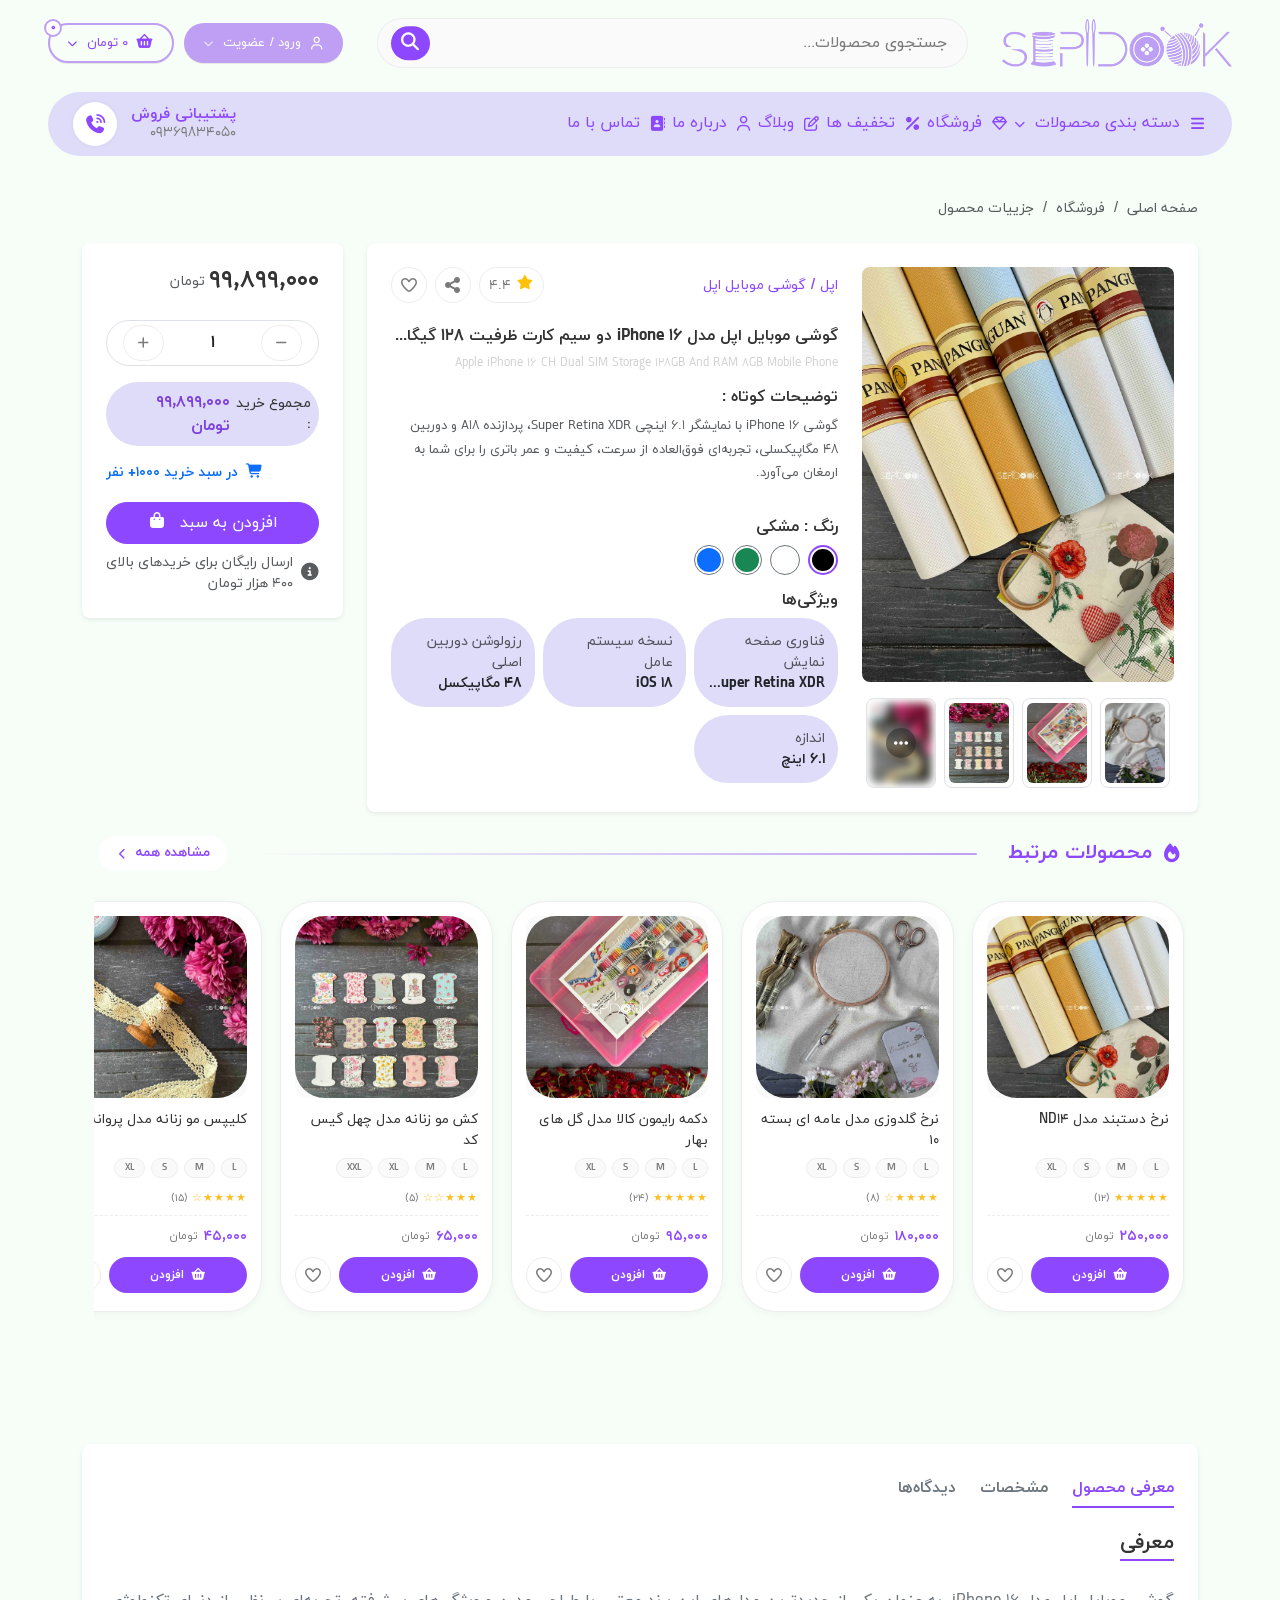
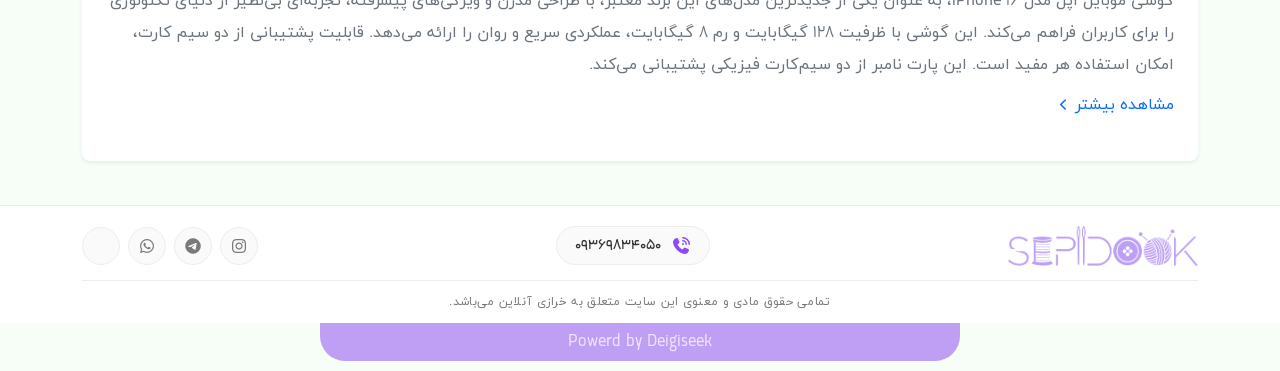
==== product-details.html @ e37fea8b "first commit" ====
<!DOCTYPE html>
<html lang="fa" dir="rtl">

<head>
    <meta charset="UTF-8"/>
    <meta name="viewport" content="width=device-width, initial-scale=1.0"/>
    <title>فروشگاه سپیدوک - خرازی آنلاین سپیدوک</title>

    <!-- Bootstrap RTL -->
    <link href="css/bootstrap.rtl.min.css" rel="stylesheet">

    <!-- Font Awesome -->
    <link href="css/all.css" rel="stylesheet">

    <!-- Swiper CSS (For Two-Row Carousel) -->
    <link rel="stylesheet" href="css/swiper-bundle.min.css"/>

    <!-- Css Custom -->
    <link rel="stylesheet" href="css/styles.css">

    <!-- Favicon -->
    <link rel="icon" href="image/svg/Wool-1-100x100.webp" sizes="32x32">

</head>

<body>
<!-- Header -->
<header class="site-header">
    <div class="container-fluid px-4 px-xl-5">
        <!-- Top header -->
        <div class="header-top">
            <div class="header-inner">
                <!-- Logo -->
                <a href="#" class="logo-box">
                    <!-- جایگزین موقت تا زمانی که تصویر بارگذاری شود -->
                    <img src="image/Sepidook-Blank-4.png.webp" alt="لوگو" width="230px"
                         onerror="this.style.display='none'; this.nextElementSibling.style.display='block';">
                </a>

                <!-- Search -->
                <div class="search-wrap" id="searchWrap">
                    <div class="search-input-wrapper">
                        <input type="text" id="searchInput" placeholder="جستجوی محصولات..." autocomplete="off"/>
                        <div class="search-icon"><i class="fa-solid fa-magnifying-glass"></i></div>
                    </div>

                    <!-- ===== Search Autocomplete Dropdown ===== -->
                    <div class="search-dropdown" id="searchDropdown">

                        <!-- بخش ۱: جستجوهای اخیر -->
                        <div id="recentSearchSection">
                            <div class="search-dropdown-header">
                                <span>جستجوهای اخیر</span>
                                <button type="button" class="clear-recent-btn" id="clearRecentBtn">پاک کردن</button>
                            </div>
                            <div class="search-tags-container" id="recentTagsContainer">
                                <!-- تگ‌ها توسط JS تولید می‌شوند -->
                            </div>
                        </div>

                        <!-- بخش ۲: جستجوهای پرطرفدار -->
                        <div class="trending-search-section">
                            <div class="search-dropdown-header">
                                <span>جستجوهای پرطرفدار</span>
                            </div>
                            <div class="search-tags-container" id="trendingTagsContainer">
                                <button type="button" class="search-tag" data-query="لیپ گلاس">لیپ گلاس</button>
                                <button type="button" class="search-tag" data-query="ماشین لباسشویی">ماشین لباسشویی
                                </button>
                                <button type="button" class="search-tag" data-query="شامپو">شامپو</button>
                                <button type="button" class="search-tag" data-query="سفید کننده">سفید کننده</button>
                                <button type="button" class="search-tag" data-query="ریل">ریل</button>
                                <button type="button" class="search-tag" data-query="لوازم آرایشی">لوازم آرایشی</button>
                            </div>
                        </div>

                        <!-- بخش تصویر تبلیغاتی پایین (اختیاری - طبق تصویر شما) -->
                        <div class="search-banner">
                            <div class="search-banner-content">
                                <h4>جشنواره تخفیف!</h4>
                                <p>تا ۴۰٪ تخفیف روی محصولات</p>
                                <a href="#" class="search-banner-btn">مشاهده</a>
                            </div>
                            <div class="search-banner-image">
                                <i class="fa-solid fa-football"></i>
                            </div>
                        </div>
                    </div>
                </div>

                <!-- Actions -->
                <div class="right-actions">
                    <!-- ===== Login / User Dropdown ===== -->
                    <div class="user-dropdown-wrapper" id="userDropdownWrapper">
                        <!-- حالت اول: کاربر لاگین نکرده -->
                        <button class="login-btn user-trigger" type="button" id="userTrigger"
                                data-logged-in="false">
                            <i class="fa-regular fa-user"></i>
                            <span class="user-text">ورود / عضویت</span>
                            <i class="fa-solid fa-chevron-down user-arrow"></i>
                        </button>

                        <!-- حالت دوم: کاربر لاگین کرده (پنهان در ابتدا) -->
                        <button class="login-btn user-trigger logged-in" type="button" id="userTriggerLogged"
                                data-logged-in="true" style="display: none;">
                            <i class="fa-regular fa-user"></i>
                            <span class="user-text">ابوالفضل</span>
                            <i class="fa-solid fa-chevron-down user-arrow"></i>
                        </button>

                        <!-- ===== Dropdown Menu ===== -->
                        <div class="user-dropdown" id="userDropdown">
                            <div class="user-dropdown-header">
                                <div class="user-avatar">
                                    <i class="fa-regular fa-user"></i>
                                </div>
                                <div class="user-info">
                                    <span class="user-name">ابوالفضل عزیز</span>
                                    <span class="user-email">user@example.com</span>
                                </div>
                            </div>
                            <ul class="user-dropdown-list">
                                <li>
                                    <a href="./register.html" class="dropdown-link">
                                        <i class="fas fa-user-lock"></i>
                                        <span>ورود/ثبت نام</span>
                                    </a>
                                </li>
                                <li>
                                    <a href="./dashboard.html" class="dropdown-link">
                                        <i class="fa-regular fa-user"></i>
                                        <span>پروفایل</span>
                                    </a>
                                </li>
                                <li>
                                    <a href="./dashboard-orders.html" class="dropdown-link">
                                        <i class="fas fa-receipt"></i>
                                        <span>سفارش‌های من</span>
                                    </a>
                                </li>
                                <li>
                                    <a href="#" class="dropdown-link">
                                        <i class="fa-regular fa-heart"></i>
                                        <span>علاقه‌مندی‌ها</span>
                                    </a>
                                </li>
                                <li>
                                    <a href="#" class="dropdown-link">
                                        <i class="fas fa-gear"></i>
                                        <span>تنظیمات حساب</span>
                                    </a>
                                </li>
                                <li class="dropdown-divider"></li>
                                <li>
                                    <a href="#" class="dropdown-link logout-link">
                                        <i class="fa-solid fa-right-from-bracket"></i>
                                        <span>خروج</span>
                                    </a>
                                </li>
                            </ul>
                        </div>
                    </div>

                    <!-- ===== Cart ===== -->
                    <div class="cart-wrap">
                        <button class="cart-btn" type="button" id="cartTrigger">
                            <span class="cart-icon"><i class="fa-solid fa-basket-shopping"></i></span>
                            <span class="cart-total-price">۰ تومان</span>
                            <span class="cart-badge" id="cartBadge">0</span>
                            <i class="fa-solid fa-chevron-down cart-arrow"></i>
                        </button>

                        <!-- ===== Cart Dropdown ===== -->
                        <div class="cart-dropdown" id="cartDropdown">
                            <!-- Header -->
                            <div class="cart-dropdown-header">
                                <h4 class="cart-dropdown-title">
                                    <i class="fa-solid fa-basket-shopping"></i>
                                    سبد خرید
                                </h4>
                                <span class="cart-item-count" id="cartItemCount">۰ آیتم</span>
                            </div>

                            <!-- Cart Items List -->
                            <div class="cart-items-list" id="cartItemsList">
                                <!-- آیتم‌ها به صورت داینامیک اضافه می‌شوند -->
                            </div>

                            <!-- Empty State -->
                            <div class="cart-empty" id="cartEmpty">
                                <div class="cart-empty-icon">
                                    <i class="fas fa-basket-shopping"></i>
                                </div>
                                <p class="cart-empty-text">سبد خرید شما خالی است</p>
                                <a href="#" class="cart-empty-link">مشاهده محصولات</a>
                            </div>

                            <!-- Footer -->
                            <div class="cart-dropdown-footer" id="cartFooter">
                                <div class="cart-subtotal">
                                    <span class="subtotal-label">جمع کل</span>
                                    <span class="subtotal-price" id="cartSubtotal">۰ تومان</span>
                                </div>
                                <div class="cart-actions">
                                    <a href="#" class="cart-view-btn">مشاهده سبد خرید</a>
                                    <a href="#" class="cart-checkout-btn">تکمیل خرید</a>
                                </div>
                            </div>
                        </div>
                    </div>
                </div>
            </div>
        </div>

        <!-- Bottom nav -->
        <div class="header-bottom">
            <div class="nav-shell">
                <nav class="nav-menu" aria-label="Main navigation">
                    <!-- ===== Mega Menu Trigger ===== -->
                    <div class="nav-item-mega">
                        <a href="#" class="nav-item-custom mega-trigger" id="megaTrigger">
                            <i class="fa-solid fa-bars"></i>
                            <span>دسته بندی محصولات</span>
                            <i class="fa-solid fa-chevron-down mega-arrow"></i>
                        </a>

                        <!-- ===== Mega Menu Dropdown ===== -->
                        <div class="mega-menu" id="megaMenu">
                            <div class="mega-container">
                                <!-- Close button (mobile) -->
                                <button class="mega-close" id="megaClose">
                                    <i class="fa-solid fa-xmark"></i>
                                </button>

                                <!-- ===== Flex Container: Swiper + Special Fixed ===== -->
                                <div class="mega-flex-row">
                                    <!-- Swiper Container -->
                                    <div class="mega-swiper-wrapper">
                                        <div class="swiper mega-swiper">
                                            <div class="swiper-wrapper">
                                                <!-- ===== Column 1: لباس و پوشاک ===== -->
                                                <div class="swiper-slide">
                                                    <div class="mega-col">
                                                        <h4 class="mega-col-title">
                                                            <i class="fa-solid fa-shirt"></i>
                                                            لباس و پوشاک
                                                        </h4>
                                                        <ul class="mega-col-list">
                                                            <li><a href="#">لباس زنانه</a></li>
                                                            <li><a href="#">لباس مردانه</a></li>
                                                            <li><a href="#">لباس کودک</a></li>
                                                            <li><a href="#">لباس مجلسی</a></li>
                                                            <li><a href="#">لباس ورزشی</a></li>
                                                            <li><a href="#">لباس کار</a></li>
                                                        </ul>
                                                    </div>
                                                </div>

                                                <!-- ===== Column 2: لوازم خیاطی ===== -->
                                                <div class="swiper-slide">
                                                    <div class="mega-col">
                                                        <h4 class="mega-col-title">
                                                            <i class="fa-solid fa-scissors"></i>
                                                            لوازم خیاطی
                                                        </h4>
                                                        <ul class="mega-col-list">
                                                            <li><a href="#">نخ و سوزن</a></li>
                                                            <li><a href="#">قیچی و برش</a></li>
                                                            <li><a href="#">متر و اندازه‌گیری</a></li>
                                                            <li><a href="#">چرخ خیاطی</a></li>
                                                            <li><a href="#">لوازم گلدوزی</a></li>
                                                            <li><a href="#">پایه و میز خیاطی</a></li>
                                                        </ul>
                                                    </div>
                                                </div>

                                                <!-- ===== Column 3: زیورآلات و تزئینات ===== -->
                                                <div class="swiper-slide">
                                                    <div class="mega-col">
                                                        <h4 class="mega-col-title">
                                                            <i class="fa-regular fa-gem"></i>
                                                            زیورآلات و تزئینات
                                                        </h4>
                                                        <ul class="mega-col-list">
                                                            <li><a href="#">دستبند و گردنبند</a></li>
                                                            <li><a href="#">گوشواره و انگشتر</a></li>
                                                            <li><a href="#">سنگ‌دوزی و نگین</a></li>
                                                            <li><a href="#">کش و کلیپس مو</a></li>
                                                            <li><a href="#">دکمه و پولک</a></li>
                                                            <li><a href="#">مروارید و آب‌جواهر</a></li>
                                                        </ul>
                                                    </div>
                                                </div>

                                                <!-- ===== Column 4: پارچه و متریال ===== -->
                                                <div class="swiper-slide">
                                                    <div class="mega-col">
                                                        <h4 class="mega-col-title">
                                                            <i class="fas fa-scroll"></i>
                                                            پارچه و متریال
                                                        </h4>
                                                        <ul class="mega-col-list">
                                                            <li><a href="#">پارچه زنانه</a></li>
                                                            <li><a href="#">پارچه مردانه</a></li>
                                                            <li><a href="#">پارچه ضخیم و نخی</a></li>
                                                            <li><a href="#">پارچه حریر و نازک</a></li>
                                                            <li><a href="#">چرم و جیر</a></li>
                                                            <li><a href="#">پارچه طرح‌دار</a></li>
                                                        </ul>
                                                    </div>
                                                </div>

                                                <!-- ===== Column 5: ابزار و یراق ===== -->
                                                <div class="swiper-slide">
                                                    <div class="mega-col">
                                                        <h4 class="mega-col-title">
                                                            <i class="fa-solid fa-toolbox"></i>
                                                            ابزار و یراق
                                                        </h4>
                                                        <ul class="mega-col-list">
                                                            <li><a href="#">ابزار اندازه‌گیری</a></li>
                                                            <li><a href="#">یراق‌آلات</a></li>
                                                            <li><a href="#">زیپ و دکمه</a></li>
                                                            <li><a href="#">نخ و کاموا</a></li>
                                                            <li><a href="#">ابزار گلدوزی</a></li>
                                                            <li><a href="#">کیف و جعبه ابزار</a></li>
                                                        </ul>
                                                    </div>
                                                </div>

                                                <!-- ===== Column 6: لوازم جانبی ===== -->
                                                <div class="swiper-slide">
                                                    <div class="mega-col">
                                                        <h4 class="mega-col-title">
                                                            <i class="fa-solid fa-bag-shopping"></i>
                                                            لوازم جانبی
                                                        </h4>
                                                        <ul class="mega-col-list">
                                                            <li><a href="#">کیف و کوله</a></li>
                                                            <li><a href="#">کمربند</a></li>
                                                            <li><a href="#">کلاه و شال</a></li>
                                                            <li><a href="#">دستکش</a></li>
                                                            <li><a href="#">جوراب</a></li>
                                                            <li><a href="#">لوازم آرایشی</a></li>
                                                        </ul>
                                                    </div>
                                                </div>
                                            </div>
                                            <!-- Swiper Scrollbar -->
                                            <div class="mega-scrollbar"></div>
                                        </div>
                                    </div>

                                    <!-- ===== Special Offers - Fixed (در ردیف کروسل ولی خارج از آن) ===== -->
                                    <div class="mega-special-fixed">
                                        <div class="mega-special-box">
                                            <div class="mega-special-icon">
                                                <i class="fa-solid fa-bolt"></i>
                                            </div>
                                            <h4 class="mega-special-title">تخفیف‌های ویژه</h4>
                                            <p class="mega-special-desc">تا ۵۰٪ تخفیف برای محصولات منتخب</p>
                                            <a href="#" class="mega-special-link">
                                                مشاهده همه
                                                <i class="fa-solid fa-chevron-left"></i>
                                            </a>
                                        </div>
                                    </div>
                                </div>
                            </div>
                        </div>
                    </div>

                    <!-- Other nav items -->
                    <a href="#" class="nav-item-custom">
                        <i class="fa-regular fa-gem"></i>
                        <span>فروشگاه</span>
                    </a>
                    <a href="#" class="nav-item-custom">
                        <i class="fa-solid fa-percent"></i>
                        <span>تخفیف ها</span>
                    </a>
                    <a href="#" class="nav-item-custom">
                        <i class="fa-regular fa-pen-to-square"></i>
                        <span>وبلاگ</span>
                    </a>
                    <a href="#" class="nav-item-custom">
                        <i class="fa-regular fa-user"></i>
                        <span>درباره ما</span>
                    </a>
                    <a href="#" class="nav-item-custom">
                        <i class="fa-solid fa-address-book"></i>
                        <span>تماس با ما</span>
                    </a>
                </nav>

                <!-- Support -->
                <div class="support-box">
                    <div class="support-icon">
                        <i class="fa-solid fa-phone-volume"></i>
                    </div>
                    <div class="support-text">
                        <span class="label">پشتیبانی فروش</span>
                        <span class="phone">09369834050</span>
                    </div>
                </div>
            </div>
        </div>
    </div>
</header>


<!-- Main Content -->
<main>
    <!-- =========================================
    PRODUCT DETAILS PAGE - صفحه جزییات محصول
    ========================================= -->
    <div class="product-details-page">
        <div class="container py-4">

            <!-- Breadcrumb -->
            <nav aria-label="breadcrumb" class="mb-4">
                <ol class="breadcrumb mb-0">
                    <li class="breadcrumb-item"><a href="main.html" class="text-decoration-none text-muted">صفحه
                        اصلی</a></li>
                    <li class="breadcrumb-item"><a href="shop.html" class="text-decoration-none text-muted">فروشگاه</a>
                    </li>
                    <li class="breadcrumb-item active" aria-current="page">جزییات محصول</li>
                </ol>
            </nav>

            <!-- PRODUCT DETAILS SECTION -->
            <section class="row g-4">

                <!-- IMAGE & INFO BOX Container -->
                <div class="col-lg-9">
                    <div class="bg-white p-4 rounded-3 shadow-sm">
                        <div class="row g-4">

                            <!-- IMAGE SLIDER (Desktop) -->
                            <div class="col-md-5 d-none d-md-flex flex-column align-items-center gap-3">
                                <div class="w-100 text-center open-sliderModal cursor-pointer">
                                    <img src="image/products/p-1.webp" alt="محصول"
                                         class="img-fluid rounded-3 object-fit-cover">
                                </div>
                                <div class="row g-2 w-100 justify-content-center">
                                    <div class="col-3">
                                        <div class="p-1 border rounded-3 open-sliderModal cursor-pointer">
                                            <img src="image/products/p-2.webp" class="w-100 rounded-2 object-fit-cover">
                                        </div>
                                    </div>
                                    <div class="col-3">
                                        <div class="p-1 border rounded-3 open-sliderModal cursor-pointer">
                                            <img src="image/products/p-3.webp" class="w-100 rounded-2 object-fit-cover">
                                        </div>
                                    </div>
                                    <div class="col-3">
                                        <div class="p-1 border rounded-3 open-sliderModal cursor-pointer">
                                            <img src="image/products/p-4.webp" class="w-100 rounded-2 object-fit-cover">
                                        </div>
                                    </div>
                                    <div class="col-3">
                                        <div class="p-1 border rounded-3 open-sliderModal cursor-pointer position-relative overflow-hidden">
                                            <div class="position-absolute top-50 start-50 translate-middle text-white bg-dark bg-opacity-50 rounded-circle d-flex align-items-center justify-content-center"
                                                 style="width: 30px; height: 30px; z-index: 2;">
                                                <i class="fa-solid fa-ellipsis"></i>
                                            </div>
                                            <img src="image/products/p-5.webp"
                                                 class="w-100 rounded-2 object-fit-cover blur-sm">
                                        </div>
                                    </div>
                                </div>
                            </div>

                            <!-- INFOS -->
                            <div class="col-md-7 d-flex flex-column justify-content-start gap-3">
                                <div>
                                    <!-- Header: Brand & Actions -->
                                    <div class="d-flex justify-content-between align-items-center">
                                        <a href="shop.html" class="text-decoration-none fw-medium small"
                                           style="color: var(--color-primary)">اپل / گوشی موبایل اپل</a>
                                        <div class="d-none d-md-flex gap-2">
                                            <span class="single-product-rating">
                                                <i class="fa-solid fa-star text-warning mb-1"></i>
                                                4.4
                                            </span>
                                            <button class="btn-share position-relative" data-bs-toggle="tooltip"
                                                    title="اشتراک‌گذاری">
                                                <i class="fa-solid fa-share-nodes"></i>
                                            </button>
                                            <button class="btn-wishlist position-relative" data-bs-toggle="tooltip"
                                                    title="علاقه‌مندی">
                                                <i class="fa-regular fa-heart wishlist-toggle"></i>
                                            </button>
                                        </div>
                                    </div>

                                    <!-- MOBILE SLIDER -->
                                    <div class="d-md-none">
                                        <div class="swiper MobileProductSlider">
                                            <div class="swiper-wrapper">
                                                <div class="swiper-slide"><img
                                                        src="https://via.placeholder.com/400x400/eee/333?text=Product+Image"
                                                        class="w-100 rounded-3"></div>
                                                <div class="swiper-slide"><img
                                                        src="https://via.placeholder.com/400x400/ccc/333?text=2"
                                                        class="w-100 rounded-3"></div>
                                                <div class="swiper-slide"><img
                                                        src="https://via.placeholder.com/400x400/bbb/333?text=3"
                                                        class="w-100 rounded-3"></div>
                                                <div class="swiper-slide"><img
                                                        src="https://via.placeholder.com/400x400/aaa/333?text=4"
                                                        class="w-100 rounded-3"></div>
                                            </div>
                                            <div class="swiper-pagination MobileProductSlider-pagination mt-2"></div>
                                        </div>
                                    </div>

                                    <!-- Titles & Review -->
                                    <div class="d-flex flex-column gap-2">
                                        <h1 class="text-truncate h6 fw-bold mb-0 mt-4">گوشی موبایل اپل مدل iPhone 16 دو سیم
                                            کارت
                                            ظرفیت 128 گیگابایت و رم 8</h1>
                                        <p class="mb-0" style="font-size: 12px; color: #d3d3d3;">Apple iPhone 16 CH Dual
                                            SIM
                                            Storage 128GB And RAM 8GB Mobile Phone</p>
                                    </div>
                                </div>

                                <!-- tittle Description Box -->
                                <div class="d-flex flex-column gap-2">
                                    <h6 class="fw-bold mb-0 color-title">توضیحات کوتاه :</h6>
                                    <p class="text-muted small mb-0" style="line-height: 1.8; font-size: 13px;">
                                        گوشی iPhone 16 با نمایشگر 6.1 اینچی Super Retina XDR، پردازنده A18 و دوربین
                                        48 مگاپیکسلی،
                                        تجربه‌ای فوق‌العاده از سرعت، کیفیت و عمر باتری را برای شما به ارمغان
                                        می‌آورد.
                                    </p>
                                </div>


                                <div>
                                    <!-- Color Selection -->
                                    <div class="d-flex flex-column gap-2">
                                        <h6 class="fw-bold mb-0 mt-3 color-title">رنگ : <span
                                                id="selectedColorText">مشکی</span>
                                        </h6>
                                        <div class="d-flex gap-2">
                                            <button class="btn rounded-circle border border-2 border-primary color-select-btn"
                                                    data-color="مشکی">
                                                <span class="d-block w-100 h-100 rounded-circle bg-black"></span>
                                            </button>
                                            <button class="btn rounded-circle border border-1 border-secondary color-select-btn"
                                                    data-color="سفید">
                                                <span class="d-block w-100 h-100 rounded-circle bg-white border border-light"></span>
                                            </button>
                                            <button class="btn rounded-circle border border-1 border-secondary color-select-btn"
                                                    data-color="سبز">
                                                <span class="d-block w-100 h-100 rounded-circle bg-success"></span>
                                            </button>
                                            <button class="btn rounded-circle border border-1 border-secondary color-select-btn"
                                                    data-color="آبی">
                                                <span class="d-block w-100 h-100 rounded-circle bg-primary"></span>
                                            </button>
                                        </div>
                                    </div>

                                    <!-- Features Box -->
                                    <div class="d-flex flex-column gap-2 mt-3">
                                        <h6 class="fw-bold mb-0">ویژگی‌ها</h6>
                                        <div class="row g-2">
                                            <div class="col-12 col-md-6 col-xl-4">
                                                <div class="h-100 d-flex flex-column justify-content-center product-attr">
                                                    <span class="small text-muted">فناوری صفحه نمایش</span>
                                                    <span class="small fw-bold text-dark text-truncate">LTPO Super Retina XDR</span>
                                                </div>
                                            </div>
                                            <div class="col-12 col-md-6 col-xl-4">
                                                <div class="h-100 d-flex flex-column justify-content-center product-attr">
                                                    <span class="small text-muted">نسخه سیستم عامل</span>
                                                    <span class="small fw-bold text-dark text-truncate">iOS 18</span>
                                                </div>
                                            </div>
                                            <div class="col-12 col-md-6 col-xl-4">
                                                <div class="h-100 d-flex flex-column justify-content-center product-attr">
                                                    <span class="small text-muted">رزولوشن دوربین اصلی</span>
                                                    <span class="small fw-bold text-dark text-truncate">48 مگاپیکسل</span>
                                                </div>
                                            </div>
                                            <div class="col-12 col-md-6 col-xl-4">
                                                <div class="h-100 d-flex flex-column justify-content-center product-attr">
                                                    <span class="small text-muted">اندازه</span>
                                                    <span class="small fw-bold text-dark text-truncate">6.1 اینچ</span>
                                                </div>
                                            </div>
                                        </div>
                                    </div>
                                </div>
                            </div>
                        </div>
                    </div>
                </div>

                <!-- PRICE & ADD TO CART BOX -->
                <div class="col-lg-3">
                    <div class="bg-white p-4 rounded-3 shadow-sm sticky-top" style="top: 20px; z-index: 1;">
                        <div class="d-flex align-items-center gap-1 mb-4">
                            <h4 class="fw-bold mb-0">۹۹,۸۹۹,۰۰۰</h4>
                            <span class="text-muted small">تومان</span>
                        </div>

                        <div class="quantity input-group mb-3 border p-1 justify-content-around">
                            <button class="quantity-input-btn decrement-btn" type="button"><i
                                    class="fa-solid fa-minus"></i></button>
                            <input type="number"
                                   class="form-control border-0 text-center bg-transparent fw-bold quantity-input"
                                   value="1" min="1" max="20" style="max-width: 50px;">
                            <button class="quantity-input-btn increment-btn" type="button">
                                <i class="fa-solid fa-plus"></i></button>
                        </div>

                        <div class="d-flex justify-content-between align-items-center p-2 rounded-3 mb-3 total-price-box">
                            <span class="small fw-medium">مجموع خرید :</span>
                            <span class="fw-bold total-price-text">۹۹,۸۹۹,۰۰۰ تومان</span>
                        </div>

                        <div class="position-relative overflow-hidden small fw-bold text-end mb-3"
                             style="height: 24px;">
                            <div class="slider-text transition-all">
                                <p class="text-primary mb-0"><i class="fa-solid fa-cart-shopping me-1"></i> در سبد خرید
                                    ۱۰۰۰+ نفر</p>
                            </div>
                        </div>

                        <button class="btn w-100 py-2 mb-2 add-to-cart-btn">
                            افزودن به سبد <i class="fa-solid fa-bag-shopping ms-2"></i>
                        </button>

                        <div class="d-flex align-items-center gap-2 text-muted small">
                            <i class="fa-solid fa-circle-info fa-lg"></i>
                            <span>ارسال رایگان برای خریدهای بالای 400 هزار تومان</span>
                        </div>
                    </div>
                </div>

            </section>

            <!-- PRODUCT SECTION -->
            <div class="container py-4 mb-3">
                <section class="product-section">
                    <!-- Header -->
                    <div class="section-header">
                        <h2 class="section-title">
                        <span>
                            <i class="fa-solid fa-fire"></i>
                            محصولات مرتبط
                        </span>
                        </h2>
                        <div class="line"></div>
                        <a href="#" class="section-link">
                            مشاهده همه
                            <i class="fa-solid fa-chevron-left"></i>
                        </a>
                    </div>

                    <!-- Swiper -->
                    <div class="swiper product-swiper">
                        <div class="swiper-wrapper">

                            <!-- ===== Product Card 1 ===== -->
                            <div class="swiper-slide">
                                <div class="product-card">
                                    <div class="product-image">
                                        <img src="image/products/p-1.webp" alt="دستبند مدل ND14">
                                    </div>
                                    <h3 class="product-title">نرخ دستبند مدل ND14</h3>
                                    <div class="product-sizes">
                                        <span>L</span>
                                        <span>M</span>
                                        <span>S</span>
                                        <span>XL</span>
                                    </div>
                                    <div class="product-rating">
                                        <span class="stars">★★★★★</span>
                                        <span class="count">(۱۲)</span>
                                    </div>
                                    <div class="product-price">
                                        ۲۵۰,۰۰۰ <span class="price-unit">تومان</span>
                                    </div>
                                    <div class="product-actions">
                                        <button class="btn-add-cart"><i class="fa-solid fa-basket-shopping"></i>
                                            افزودن
                                        </button>
                                        <button class="btn-wishlist"><i class="fa-regular fa-heart"></i></button>
                                    </div>
                                </div>
                            </div>

                            <!-- ===== Product Card 2 ===== -->
                            <div class="swiper-slide">
                                <div class="product-card">
                                    <div class="product-image">
                                        <img src="image/products/p-2.webp" alt="گلدوزی عامه ای">
                                    </div>
                                    <h3 class="product-title">نرخ گلدوزی مدل عامه ای بسته ۱۰</h3>
                                    <div class="product-sizes">
                                        <span>L</span>
                                        <span>M</span>
                                        <span>S</span>
                                        <span>XL</span>
                                    </div>
                                    <div class="product-rating">
                                        <span class="stars">★★★★☆</span>
                                        <span class="count">(۸)</span>
                                    </div>
                                    <div class="product-price">
                                        ۱۸۰,۰۰۰ <span class="price-unit">تومان</span>
                                    </div>
                                    <div class="product-actions">
                                        <button class="btn-add-cart"><i class="fa-solid fa-basket-shopping"></i>
                                            افزودن
                                        </button>
                                        <button class="btn-wishlist"><i class="fa-regular fa-heart"></i></button>
                                    </div>
                                </div>
                            </div>

                            <!-- ===== Product Card 3 ===== -->
                            <div class="swiper-slide">
                                <div class="product-card">
                                    <div class="product-image">
                                        <img src="image/products/p-3.webp" alt="دکمه رایمون">
                                    </div>
                                    <h3 class="product-title">دکمه رایمون کالا مدل گل های بهار</h3>
                                    <div class="product-sizes">
                                        <span>L</span>
                                        <span>M</span>
                                        <span>S</span>
                                        <span>XL</span>
                                    </div>
                                    <div class="product-rating">
                                        <span class="stars">★★★★★</span>
                                        <span class="count">(۲۴)</span>
                                    </div>
                                    <div class="product-price">
                                        ۹۵,۰۰۰ <span class="price-unit">تومان</span>
                                    </div>
                                    <div class="product-actions">
                                        <button class="btn-add-cart"><i class="fa-solid fa-basket-shopping"></i>
                                            افزودن
                                        </button>
                                        <button class="btn-wishlist"><i class="fa-regular fa-heart"></i></button>
                                    </div>
                                </div>
                            </div>

                            <!-- ===== Product Card 4 ===== -->
                            <div class="swiper-slide">
                                <div class="product-card">
                                    <div class="product-image">
                                        <img src="image/products/p-4.webp" alt="کش مو زنانه">
                                    </div>
                                    <h3 class="product-title">کش مو زنانه مدل چهل گیس کد</h3>
                                    <div class="product-sizes">
                                        <span>L</span>
                                        <span>M</span>
                                        <span>XL</span>
                                        <span>XXL</span>
                                    </div>
                                    <div class="product-rating">
                                        <span class="stars">★★★☆☆</span>
                                        <span class="count">(۵)</span>
                                    </div>
                                    <div class="product-price">
                                        ۶۵,۰۰۰ <span class="price-unit">تومان</span>
                                    </div>
                                    <div class="product-actions">
                                        <button class="btn-add-cart"><i class="fa-solid fa-basket-shopping"></i>
                                            افزودن
                                        </button>
                                        <button class="btn-wishlist"><i class="fa-regular fa-heart"></i></button>
                                    </div>
                                </div>
                            </div>

                            <!-- ===== Product Card 5 ===== -->
                            <div class="swiper-slide">
                                <div class="product-card">
                                    <div class="product-image">
                                        <img src="image/products/p-5.webp" alt="کلیپس مو">
                                    </div>
                                    <h3 class="product-title">کلیپس مو زنانه مدل پروانه ای</h3>
                                    <div class="product-sizes">
                                        <span>L</span>
                                        <span>M</span>
                                        <span>S</span>
                                        <span>XL</span>
                                    </div>
                                    <div class="product-rating">
                                        <span class="stars">★★★★☆</span>
                                        <span class="count">(۱۵)</span>
                                    </div>
                                    <div class="product-price">
                                        ۴۵,۰۰۰ <span class="price-unit">تومان</span>
                                    </div>
                                    <div class="product-actions">
                                        <button class="btn-add-cart"><i class="fa-solid fa-basket-shopping"></i>
                                            افزودن
                                        </button>
                                        <button class="btn-wishlist"><i class="fa-regular fa-heart"></i></button>
                                    </div>
                                </div>
                            </div>

                            <!-- ===== Product Card 6 ===== -->
                            <div class="swiper-slide">
                                <div class="product-card out-of-stock">
                                    <span class="product-badge out-of-stock">ناموجود</span>
                                    <div class="product-image">
                                        <img src="image/products/p-6.webp" alt="نخ گلدوزی">
                                    </div>
                                    <h3 class="product-title">نرم‌افزار مدیریت خیاطی</h3>
                                    <div class="product-sizes">
                                        <span>—</span>
                                    </div>
                                    <div class="product-rating">
                                        <span class="stars">★★★★★</span>
                                        <span class="count">(۴۲)</span>
                                    </div>
                                    <div class="product-price">
                                        ۲۵۰,۰۰۰ <span class="price-unit">تومان</span>
                                    </div>
                                    <div class="product-actions">
                                        <button class="btn-add-cart" disabled style="opacity:0.5; cursor:not-allowed;">
                                            <i class="fa-solid fa-ban"></i> ناموجود
                                        </button>
                                        <button class="btn-wishlist"><i class="fa-regular fa-heart"></i></button>
                                    </div>
                                </div>
                            </div>

                            <!-- ===== Product Card 7 ===== -->
                            <div class="swiper-slide">
                                <div class="product-card">
                                    <div class="product-image">
                                        <img src="image/products/p-7.webp" alt="نوار گلدوزی">
                                    </div>
                                    <h3 class="product-title">نرم‌افزار الگوهای دوخت</h3>
                                    <div class="product-sizes">
                                        <span>—</span>
                                    </div>
                                    <div class="product-rating">
                                        <span class="stars">★★★☆☆</span>
                                        <span class="count">(۷)</span>
                                    </div>
                                    <div class="product-price">
                                        ۷۵,۰۰۰ <span class="price-unit">تومان</span>
                                        <span class="price-discount">۱۲۰,۰۰۰</span>
                                    </div>
                                    <div class="product-actions">
                                        <button class="btn-add-cart"><i class="fa-solid fa-basket-shopping"></i>
                                            افزودن
                                        </button>
                                        <button class="btn-wishlist"><i class="fa-regular fa-heart"></i></button>
                                    </div>
                                </div>
                            </div>

                            <!-- ===== Product Card 8 ===== -->
                            <div class="swiper-slide">
                                <div class="product-card">
                                    <div class="product-image">
                                        <img src="image/products/p-8.webp" alt="کارگاه گلدوزی">
                                    </div>
                                    <h3 class="product-title">نرم‌افزار طراحی پارچه</h3>
                                    <div class="product-sizes">
                                        <span>—</span>
                                    </div>
                                    <div class="product-rating">
                                        <span class="stars">★★★★☆</span>
                                        <span class="count">(۱۹)</span>
                                    </div>
                                    <div class="product-price">
                                        ۲۴۵,۰۰۰ <span class="price-unit">تومان</span>
                                    </div>
                                    <div class="product-actions">
                                        <button class="btn-add-cart"><i class="fa-solid fa-basket-shopping"></i>
                                            افزودن
                                        </button>
                                        <button class="btn-wishlist"><i class="fa-regular fa-heart"></i></button>
                                    </div>
                                </div>
                            </div>

                            <!-- ===== Product Card 9 ===== -->
                            <div class="swiper-slide">
                                <div class="product-card">
                                    <div class="product-image">
                                        <img src="image/products/p-1.webp" alt="نرم افزار">
                                    </div>
                                    <h3 class="product-title">نرم‌افزار مدیریت فروش</h3>
                                    <div class="product-sizes">
                                        <span>—</span>
                                    </div>
                                    <div class="product-rating">
                                        <span class="stars">★★★★★</span>
                                        <span class="count">(۳۱)</span>
                                    </div>
                                    <div class="product-price">
                                        ۳۰,۰۰۰ <span class="price-unit">تومان</span>
                                    </div>
                                    <div class="product-actions">
                                        <button class="btn-add-cart"><i class="fa-solid fa-basket-shopping"></i>
                                            افزودن
                                        </button>
                                        <button class="btn-wishlist"><i class="fa-regular fa-heart"></i></button>
                                    </div>
                                </div>
                            </div>

                            <!-- ===== Product Card 10 ===== -->
                            <div class="swiper-slide">
                                <div class="product-card">
                                    <div class="product-image">
                                        <img src="image/products/p-2.webp" alt="نرم افزار">
                                    </div>
                                    <h3 class="product-title">نرم‌افزار حسابداری خیاطی</h3>
                                    <div class="product-sizes">
                                        <span>—</span>
                                    </div>
                                    <div class="product-rating">
                                        <span class="stars">★★★☆☆</span>
                                        <span class="count">(۶)</span>
                                    </div>
                                    <div class="product-price">
                                        ۳۵۰,۰۰۰ <span class="price-unit">تومان</span>
                                    </div>
                                    <div class="product-actions">
                                        <button class="btn-add-cart"><i class="fa-solid fa-basket-shopping"></i>
                                            افزودن
                                        </button>
                                        <button class="btn-wishlist"><i class="fa-regular fa-heart"></i></button>
                                    </div>
                                </div>
                            </div>

                            <!-- ===== Product Card 11 ===== -->
                            <div class="swiper-slide">
                                <div class="product-card">
                                    <div class="product-image">
                                        <img src="image/products/p-3.webp" alt="نرم افزار">
                                    </div>
                                    <h3 class="product-title">نرم‌افزار آموزش خیاطی</h3>
                                    <div class="product-sizes">
                                        <span>—</span>
                                    </div>
                                    <div class="product-rating">
                                        <span class="stars">★★★★☆</span>
                                        <span class="count">(۲۲)</span>
                                    </div>
                                    <div class="product-price">
                                        ۵۰۰,۰۰۰ <span class="price-unit">تومان</span>
                                    </div>
                                    <div class="product-actions">
                                        <button class="btn-add-cart"><i class="fa-solid fa-basket-shopping"></i>
                                            افزودن
                                        </button>
                                        <button class="btn-wishlist"><i class="fa-regular fa-heart"></i></button>
                                    </div>
                                </div>
                            </div>

                            <!-- ===== Product Card 12 ===== -->
                            <div class="swiper-slide">
                                <div class="product-card">
                                    <div class="product-image">
                                        <img src="image/products/p-4.webp" alt="نرم افزار">
                                    </div>
                                    <h3 class="product-title">نرم‌افزار مدیریت پروژه</h3>
                                    <div class="product-sizes">
                                        <span>—</span>
                                    </div>
                                    <div class="product-rating">
                                        <span class="stars">★★★★☆</span>
                                        <span class="count">(۱۴)</span>
                                    </div>
                                    <div class="product-price">
                                        ۵۰۰,۰۰۰ <span class="price-unit">تومان</span>
                                    </div>
                                    <div class="product-actions">
                                        <button class="btn-add-cart"><i class="fa-solid fa-basket-shopping"></i>
                                            افزودن
                                        </button>
                                        <button class="btn-wishlist"><i class="fa-regular fa-heart"></i></button>
                                    </div>
                                </div>
                            </div>

                        </div>
                    </div>

                </section>
            </div>

            <!-- TABS SECTION -->
            <section class="mt-5">
                <div class="bg-white p-4 rounded-3 shadow-sm">
                    <ul class="nav nav-tabs border-0 mb-4 gap-4" id="productTab" role="tablist">
                        <li class="nav-item" role="presentation">
                            <button class="nav-link active border-0 fw-bold text-secondary px-0 pb-2" id="intro-tab"
                                    data-bs-toggle="tab" data-bs-target="#intro" type="button" role="tab">معرفی محصول
                            </button>
                        </li>
                        <li class="nav-item" role="presentation">
                            <button class="nav-link border-0 fw-bold text-secondary px-0 pb-2" id="specs-tab"
                                    data-bs-toggle="tab" data-bs-target="#specs" type="button" role="tab">مشخصات
                            </button>
                        </li>
                        <li class="nav-item" role="presentation">
                            <button class="nav-link border-0 fw-bold text-secondary px-0 pb-2" id="reviews-tab"
                                    data-bs-toggle="tab" data-bs-target="#reviews" type="button" role="tab">دیدگاه‌ها
                            </button>
                        </li>
                    </ul>

                    <div class="tab-content" id="productTabContent">
                        <!-- INTRO -->
                        <div class="tab-pane fade show active" id="intro" role="tabpanel">
                            <h5 class="fw-bold border-bottom border-2 border-primary d-inline-block pb-1">معرفی</h5>
                            <p class="mt-3 text-secondary lh-lg">
                                گوشی موبایل اپل مدل iPhone 16، به عنوان یکی از جدیدترین مدل‌های این برند معتبر، با طراحی
                                مدرن و ویژگی‌های پیشرفته، تجربه‌ای بی‌نظیر از دنیای تکنولوژی را برای کاربران فراهم
                                می‌کند. این گوشی با ظرفیت 128 گیگابایت و رم 8 گیگابایت، عملکردی سریع و روان را ارائه
                                می‌دهد. قابلیت پشتیبانی از دو سیم کارت، امکان استفاده هر مفید است. این پارت نامبر از دو
                                سیم‌کارت فیزیکی پشتیبانی می‌کند.
                                <a href="#"
                                   class="d-flex align-items-center gap-1 text-primary text-decoration-none mt-2">مشاهده
                                    بیشتر <i class="fa-solid fa-chevron-left fa-xs"></i></a>
                            </p>
                        </div>

                        <!-- SPECS -->
                        <div class="tab-pane fade" id="specs" role="tabpanel">
                            <h5 class="fw-bold border-bottom border-2 border-primary d-inline-block pb-1">مشخصات
                                کلی</h5>
                            <div class="row mt-3">
                                <div class="col-md-6">
                                    <ul class="list-unstyled text-muted space-y-2">
                                        <li class="py-2 border-bottom">مدل</li>
                                        <li class="py-2 border-bottom">نمایشگر</li>
                                        <li class="py-2 border-bottom">چیپست</li>
                                        <li class="py-2 border-bottom">دوربین</li>
                                        <li class="py-2 border-bottom">باتری</li>
                                    </ul>
                                </div>
                                <div class="col-md-6">
                                    <ul class="list-unstyled fw-medium text-dark space-y-2">
                                        <li class="py-2 border-bottom">آیفون ۱۶ پرو</li>
                                        <li class="py-2 border-bottom">6.3 اینچ LTPO OLED، 120Hz</li>
                                        <li class="py-2 border-bottom">Apple A18 Pro</li>
                                        <li class="py-2 border-bottom">چهارگانه: 48 + 12 + 12 + TOF 3D</li>
                                        <li class="py-2 border-bottom">باتری ۳۵۰۰ میلی‌آمپر با شارژ سریع</li>
                                    </ul>
                                </div>
                            </div>
                            <a href="#" class="d-flex align-items-center gap-1 text-primary text-decoration-none mt-2">مشاهده
                                بیشتر <i class="fa-solid fa-chevron-left fa-xs"></i></a>
                        </div>

                        <!-- REVIEWS -->
                        <div class="tab-pane fade" id="reviews" role="tabpanel">
                            <div class="d-flex align-items-center gap-2 mb-4">
                                <h5 class="fw-bold mb-0">دیدگاه ها</h5>
                                <span class="text-primary small">(28 دیدگاه)</span>
                            </div>

                            <div class="row g-4">
                                <!-- Submit Comment -->
                                <div class="col-lg-4">
                                    <h6 class="fw-bold mb-3">ثبت دیدگاه</h6>
                                    <div class="mb-3">
                                        <input type="text" class="form-control bg-light border-0" placeholder="عنوان">
                                    </div>
                                    <p class="small text-muted mb-3">این محصول را به دیگران پیشنهاد :</p>
                                    <div class="d-flex gap-3 mb-3">
                                        <button class="btn btn-outline-success flex-fill rounded-3"><i
                                                class="fa-regular fa-thumbs-up me-1"></i> میکنم
                                        </button>
                                        <button class="btn btn-outline-danger flex-fill rounded-3"><i
                                                class="fa-regular fa-thumbs-down me-1"></i> نمیکنم
                                        </button>
                                    </div>
                                    <div class="mb-3">
                                        <textarea class="form-control bg-light border-0" rows="3"
                                                  placeholder="متن دیدگاه"></textarea>
                                    </div>
                                    <button class="btn btn-primary w-100 rounded-3">ثبت</button>
                                </div>

                                <!-- All Comments -->
                                <div class="col-lg-8">
                                    <ul class="list-unstyled d-flex flex-column gap-3" id="commentsList">
                                        <!-- Comment 1 -->
                                        <li class="pb-3 border-bottom">
                                            <div class="d-flex align-items-center gap-2 mb-2">
                                                <h6 class="fw-bold mb-0">عملکرد سریع و روان</h6>
                                                <span class="badge bg-primary rounded-pill">خریدار</span>
                                            </div>
                                            <div class="mb-2">
                                                <span class="text-success small fw-bold"><i
                                                        class="fa-regular fa-thumbs-up me-1"></i> پیشنهاد میشود</span>
                                                <p class="text-muted small mt-1 mb-2">موبایل بسیار سریعی هست، اجرای
                                                    برنامه‌ها بدون لگ انجام میشه. کیفیت ساخت بدنه هم عالیه.</p>
                                            </div>
                                            <div class="d-flex flex-wrap justify-content-between align-items-center small text-muted">
                                                <span>11 بهمن 1402 <span class="mx-2">|</span> امیررضا کریمی</span>
                                                <div class="d-flex align-items-center gap-2 mt-2 mt-md-0">
                                                    <span>آیا این دیدگاه برایتان مفید بود؟</span>
                                                    <button class="btn btn-sm btn-outline-success rounded-pill px-2">78
                                                        <i class="fa-regular fa-thumbs-up ms-1"></i></button>
                                                    <button class="btn btn-sm btn-outline-danger rounded-pill px-2">25
                                                        <i class="fa-regular fa-thumbs-down ms-1"></i></button>
                                                </div>
                                            </div>
                                        </li>
                                        <!-- Comment 2 -->
                                        <li class="pb-3 border-bottom">
                                            <div class="d-flex align-items-center gap-2 mb-2">
                                                <h6 class="fw-bold mb-0">دوربین ناامیدکننده بود</h6>
                                                <span class="badge bg-primary rounded-pill">خریدار</span>
                                            </div>
                                            <div class="mb-2">
                                                <span class="text-danger small fw-bold"><i
                                                        class="fa-regular fa-thumbs-down me-1"></i> پیشنهاد نمیشود</span>
                                                <p class="text-muted small mt-1 mb-2">دوربین گوشی در نور کم کیفیت خوبی
                                                    نداره. انتظار بیشتری داشتم.</p>
                                            </div>
                                            <div class="d-flex flex-wrap justify-content-between align-items-center small text-muted">
                                                <span>12 بهمن 1402 <span class="mx-2">|</span> علی محمدی</span>
                                                <div class="d-flex align-items-center gap-2 mt-2 mt-md-0">
                                                    <span>آیا این دیدگاه برایتان مفید بود؟</span>
                                                    <button class="btn btn-sm btn-outline-success rounded-pill px-2">4
                                                        <i class="fa-regular fa-thumbs-up ms-1"></i></button>
                                                    <button class="btn btn-sm btn-outline-danger rounded-pill px-2">15
                                                        <i class="fa-regular fa-thumbs-down ms-1"></i></button>
                                                </div>
                                            </div>
                                        </li>
                                        <!-- Hidden Comments -->
                                        <li class="hidden-comment-item pb-3 border-bottom d-none">
                                            <div class="d-flex align-items-center gap-2 mb-2">
                                                <h6 class="fw-bold mb-0">باطری خیلی خوبه</h6>
                                                <span class="badge bg-primary rounded-pill">خریدار</span>
                                            </div>
                                            <div class="mb-2">
                                                <span class="text-success small fw-bold"><i
                                                        class="fa-regular fa-thumbs-up me-1"></i> پیشنهاد میشود</span>
                                                <p class="text-muted small mt-1 mb-2">شارژدهی گوشی فوق‌العاده‌ست، با
                                                    استفاده معمولی تا دو روز هم دوام میاره.</p>
                                            </div>
                                            <div class="d-flex flex-wrap justify-content-between align-items-center small text-muted">
                                                <span>1 بهمن 1402 <span class="mx-2">|</span> محمد صفدری</span>
                                                <div class="d-flex align-items-center gap-2 mt-2 mt-md-0">
                                                    <span>آیا این دیدگاه برایتان مفید بود؟</span>
                                                    <button class="btn btn-sm btn-outline-success rounded-pill px-2">7
                                                        <i class="fa-regular fa-thumbs-up ms-1"></i></button>
                                                    <button class="btn btn-sm btn-outline-danger rounded-pill px-2">5 <i
                                                            class="fa-regular fa-thumbs-down ms-1"></i></button>
                                                </div>
                                            </div>
                                        </li>
                                        <li class="hidden-comment-item pb-3 border-bottom d-none">
                                            <div class="d-flex align-items-center gap-2 mb-2">
                                                <h6 class="fw-bold mb-0">بسته بندی خوب نبود</h6>
                                                <span class="badge bg-primary rounded-pill">خریدار</span>
                                            </div>
                                            <div class="mb-2">
                                                <span class="text-danger small fw-bold"><i
                                                        class="fa-regular fa-thumbs-down me-1"></i> پیشنهاد نمیشود</span>
                                                <p class="text-muted small mt-1 mb-2">بسته بندی محصول ایراد داشت.</p>
                                            </div>
                                            <div class="d-flex flex-wrap justify-content-between align-items-center small text-muted">
                                                <span>12 بهمن 1402 <span class="mx-2">|</span> علی محمدی</span>
                                                <div class="d-flex align-items-center gap-2 mt-2 mt-md-0">
                                                    <span>آیا این دیدگاه برایتان مفید بود؟</span>
                                                    <button class="btn btn-sm btn-outline-success rounded-pill px-2">4
                                                        <i class="fa-regular fa-thumbs-up ms-1"></i></button>
                                                    <button class="btn btn-sm btn-outline-danger rounded-pill px-2">15
                                                        <i class="fa-regular fa-thumbs-down ms-1"></i></button>
                                                </div>
                                            </div>
                                        </li>
                                    </ul>
                                    <button class="btn btn-link text-primary fw-medium w-100 mt-2 more-comment-btn">
                                        مشاهده بیشتر <i class="fa-solid fa-chevron-down ms-1"></i></button>
                                </div>
                            </div>
                        </div>
                    </div>
                </div>
            </section>

        </div>
    </div>
</main>


<!-- =========================================
FOOTER SECTION
========================================= -->
<footer class="site-footer">
    <div class="container">
        <div class="footer-inner">
            <!-- Logo -->
            <div class="footer-logo">
                <img src="image/Sepidook-Blank-4.png.webp" alt="خرازی آنلاین" width="160px"
                     onerror="this.style.display='none'; this.nextElementSibling.style.display='block';">
                <span style="display: none; font-size: 20px; font-weight: bold; color: var(--color-primary);">
                            خرازی آنلاین
                        </span>
            </div>

            <!-- Phone -->
            <div class="footer-phone">
                <i class="fa-solid fa-phone-volume"></i>
                <span>09369834050</span>
            </div>

            <!-- Social Icons -->
            <div class="footer-social">
                <a href="#" class="social-link" aria-label="اینستاگرام">
                    <i class="fa-brands fa-instagram"></i>
                </a>
                <a href="#" class="social-link" aria-label="تلگرام">
                    <i class="fa-brands fa-telegram"></i>
                </a>
                <a href="#" class="social-link" aria-label="واتساپ">
                    <i class="fa-brands fa-whatsapp"></i>
                </a>
                <a href="#" class="social-link" aria-label="آپارات">
                    <i class="fa-brands fa-aparat"></i>
                </a>
            </div>
        </div>

        <!-- Footer Bottom -->
        <div class="footer-bottom">
            <p class="footer-copy">
                تمامی حقوق مادی و معنوی این سایت متعلق به خرازی آنلاین می‌باشد.
            </p>
        </div>
    </div>
</footer>
<div id="designer">
    <span><a href=""> Powerd by Deigiseek</a></span>
</div>

<!-- Scripts -->
<!-- jQuery -->
<script src="https://code.jquery.com/jquery-3.7.1.min.js"></script>
<!-- Bootstrap Bundle -->
<script src="https://cdn.jsdelivr.net/npm/bootstrap@5.3.3/dist/js/bootstrap.bundle.min.js"></script>
<!-- Swiper JS -->
<script src="https://cdn.jsdelivr.net/npm/swiper@11/swiper-bundle.min.js"></script>
<!-- JS Custom -->
<script src="js/scripts.js"></script>


</body>

</html>
---- css/styles.css ----
/* =========================================
   ۱. Font Faces
   ========================================= */
@font-face {
    font-family: iranYekanWeb;
    src: url(../fonts/iranYekanWeb/iranyekanwebbold.cfb6e26c.woff2);
    font-weight: bold;
}

@font-face {
    font-family: iranYekanWeb;
    src: url(../fonts/iranYekanWeb/iranyekanwebregular.e31c09af.woff2);
    font-weight: normal;
}

@font-face {
    font-family: peyda;
    src: url(../fonts/peyda/PeydaWebFaNum-Bold.woff2);
    font-weight: bold;
}

@font-face {
    font-family: peyda;
    src: url(../fonts/peyda/PeydaWebFaNum-Medium.woff2);
    font-weight: 500;
}

@font-face {
    font-family: peyda;
    src: url(../fonts/peyda/PeydaWebFaNum-Regular.woff2);
    font-weight: normal;
}

@font-face {
    font-family: peyda;
    src: url(../fonts/peyda/PeydaWebFaNum-SemiBold.woff2);
    font-weight: 600;
}

/* =========================================
   ۲. CSS Variables
   ========================================= */
:root {
    --color-primary: #8d48ff;
    --color-secondary: #be9ff4;
    --color-nav-bg: #DEDCF8;
    --color-accent: #65d47d;
    --color-accent-light: #F7FDF7;
    --color-dark: #3b3f45;
    --color-text-main: #333333;
    --color-text-muted: #7a7a7a;
    --color-border: #ededed;
    --color-bg-light: #fafafa;
    --color-white: #ffffff;
    --color-badge-bg: #ff6b6b;
    --color-star: #fbbf24;
    --color-special-border: #e9d5ff;
    --shadow-sm: 0 1px 0 rgba(0, 0, 0, .08);
    --shadow-hover: 0 8px 25px rgba(141, 72, 255, 0.18);
    --shadow-focus: rgba(190, 159, 244, 0.27) 0px 0px 0px 3px;
    --shadow-special: 0 4px 20px rgba(141, 72, 255, 0.08);
    --radius-card: 35px;
}

/* =========================================
   ۳. Reset & Base
   ========================================= */
* {
    margin: 0;
    padding: 0;
    box-sizing: border-box;
    corner-shape: squircle;
}

body, html {
    font-family: iranYekanWeb, peyda, sans-serif;
    background: var(--color-accent-light);
    color: var(--color-text-main);
    overflow-x: hidden;
    max-width: 100%;
}


/* =========================================
   ۴. Header Structure
   ========================================= */
.site-header {
    background: transparent;
    width: 100%;
}

.header-top {
    padding: 18px 0 14px;
}

.header-bottom {
    padding: 10px 0 18px;
}

.header-inner {
    display: flex;
    align-items: center;
    justify-content: space-between;
    gap: 16px;
    flex-wrap: nowrap;
}

.right-actions {
    display: flex;
    align-items: center;
    gap: 10px;
    flex-shrink: 0;
}

.logo-box {
    display: flex;
    align-items: center;
    flex-shrink: 0;
    text-decoration: none;
}

.logo-box img {
    width: 230px;
}

/* =========================================
   ۵. Search Box
   ========================================= */
.search-wrap {
    position: relative;
    flex: 1 1 auto;
    max-width: 760px;
    margin: 0 18px;
    z-index: 1000;
}

.search-input-wrapper {
    position: relative;
    display: flex;
    align-items: center;
    width: 100%;
}

.search-wrap input {
    width: 100%;
    height: 50px;
    border-radius: 35px;
    border: 1px solid var(--color-border);
    background: var(--color-bg-light);
    padding: 0 20px 0 55px;
    font-size: 16px;
    outline: none;
    color: var(--color-text-main);
    transition: all 0.3s;
    font-family: inherit;
}

.search-wrap input::placeholder {
    color: var(--color-text-muted);
}

.search-wrap input:focus {
    border-color: var(--color-secondary);
    box-shadow: var(--shadow-focus);
}

.search-icon {
    position: absolute;
    top: 50%;
    left: 14px;
    transform: translateY(-50%);
    color: var(--color-white);
    background: var(--color-primary);
    padding: 3px 8px 0;
    line-height: 1.7;
    border-radius: var(--radius-card);
    font-size: 18px;
    pointer-events: none;
}

/* =========================================
   ۶. Search Dropdown
   ========================================= */
.search-dropdown {
    position: absolute;
    top: calc(100% + 10px);
    left: 0;
    width: 100%;
    background: var(--color-white);
    border-radius: 20px;
    box-shadow: 0 15px 35px rgba(0, 0, 0, 0.12);
    padding: 20px;
    display: none;
    z-index: 1001;
    border: 1px solid #f0f0f0;
}

.search-wrap.active .search-dropdown {
    display: block;
    animation: fadeDown 0.25s ease forwards;
}

@keyframes fadeDown {
    from {
        opacity: 0;
        transform: translateY(-10px);
    }
    to {
        opacity: 1;
        transform: translateY(0);
    }
}

.search-dropdown-header {
    display: flex;
    justify-content: space-between;
    align-items: center;
    margin-bottom: 12px;
}

.search-dropdown-header span {
    font-size: 14px;
    font-weight: 600;
    color: var(--color-text-main);
}

.clear-recent-btn {
    background: none;
    border: none;
    color: #aaa;
    font-size: 12px;
    cursor: pointer;
    transition: color 0.2s;
    padding: 0;
}

.clear-recent-btn:hover {
    color: #ff6b6b;
}

.search-tags-container {
    display: flex;
    flex-wrap: wrap;
    gap: 10px;
    margin-bottom: 20px;
}

.search-tag {
    display: inline-flex;
    align-items: center;
    padding: 6px 18px;
    background: #f4f6f8;
    border: 1px solid transparent;
    border-radius: 50px;
    color: #555;
    font-size: 13px;
    font-weight: 500;
    cursor: pointer;
    transition: all 0.2s ease;
    font-family: inherit;
}

.search-tag:hover {
    background: var(--color-white);
    border-color: var(--color-primary);
    color: var(--color-primary);
    box-shadow: 0 2px 8px rgba(141, 72, 255, 0.15);
}

.search-tag .remove-tag {
    margin-left: 8px;
    color: #ccc;
    font-size: 12px;
    pointer-events: none;
}

.search-banner {
    margin-top: 10px;
    background: linear-gradient(135deg, var(--color-primary), var(--color-secondary));
    border-radius: 16px;
    padding: 15px 20px;
    display: flex;
    align-items: center;
    justify-content: space-between;
    color: #fff;
}

.search-banner-content h4 {
    margin: 0 0 4px 0;
    font-size: 16px;
    font-weight: 700;
}

.search-banner-content p {
    margin: 0;
    font-size: 12px;
    opacity: 0.8;
}

.search-banner-btn {
    display: inline-block;
    margin-top: 6px;
    background: #fff;
    color: var(--color-primary);
    padding: 4px 16px;
    border-radius: 30px;
    font-size: 12px;
    font-weight: 600;
    text-decoration: none;
    transition: transform 0.2s;
}

.search-banner-btn:hover {
    transform: scale(1.05);
}

.search-banner-image {
    font-size: 40px;
    opacity: 0.3;
}

/* =========================================
   ۷. Search Backdrop
   ========================================= */
.search-backdrop {
    position: fixed;
    top: 0;
    left: 0;
    width: 100vw;
    height: 100vh;
    background: rgba(0, 0, 0, 0.3);
    z-index: 999;
    display: none;
    opacity: 0;
    transition: opacity 0.25s ease;
}

.search-backdrop.active {
    display: block;
    opacity: 1;
}

/* =========================================
   ۸. Login Button
   ========================================= */
.login-btn {
    background: var(--color-secondary);
    color: var(--color-white);
    border: 0;
    border-radius: 20px;
    padding: 0 16px;
    display: inline-flex;
    align-items: center;
    gap: 8px;
    font-size: 13px;
    height: 40px;
    box-shadow: var(--shadow-sm);
    cursor: pointer;
    transition: opacity 0.3s;
    font-family: inherit;
}

.login-btn:hover {
    opacity: 0.9;
}

/* =========================================
   ۹. Cart Styles
   ========================================= */
.cart-wrap {
    position: relative;
    display: inline-flex;
    align-items: center;
}

.cart-btn {
    background: transparent;
    color: var(--color-primary);
    border: 2px solid var(--color-secondary);
    border-radius: 20px;
    padding: 0 18px 0 16px;
    display: inline-flex;
    align-items: center;
    gap: 8px;
    font-size: 13px;
    line-height: 1;
    height: 40px;
    box-shadow: var(--shadow-sm);
    cursor: pointer;
    font-family: inherit;
    transition: all 0.3s ease;
    position: relative;
}

.cart-btn:hover {
    opacity: 0.9;
    transform: translateY(-1px);
}

.cart-icon {
    font-size: 15px;
    position: relative;
    top: -1px;
}

.cart-arrow {
    font-size: 10px;
    color: var(--color-primary);
    transition: transform 0.3s ease;
}

.cart-btn.active .cart-arrow {
    transform: rotate(180deg);
}

.cart-badge {
    position: absolute;
    top: -6px;
    left: -6px;
    min-width: 18px;
    height: 18px;
    border-radius: 50%;
    background: var(--color-white);
    color: var(--color-primary);
    font-size: 10px;
    font-weight: 700;
    display: flex;
    justify-content: center;
    align-items: center;
    border: 2px solid var(--color-secondary);
    transition: all 0.3s ease;
}

.cart-badge.hidden {
    transform: scale(0);
}

/* Cart Dropdown */
.cart-dropdown {
    position: absolute;
    top: calc(100% + 10px);
    left: 0;
    right: auto;
    min-width: 360px;
    max-width: 420px;
    width: 100%;
    background: var(--color-white);
    border-radius: 16px;
    padding: 0;
    box-shadow: 0 15px 50px rgba(0, 0, 0, 0.12), 0 5px 20px rgba(0, 0, 0, 0.05);
    border: 1px solid var(--color-border);
    opacity: 0;
    visibility: hidden;
    transform: translateY(-8px) scale(0.97);
    transition: all 0.3s cubic-bezier(0.4, 0, 0.2, 1);
    z-index: 1000;
    pointer-events: none;
    max-height: 520px;
    display: flex;
    flex-direction: column;
}

.cart-dropdown.active {
    opacity: 1;
    visibility: visible;
    transform: translateY(0) scale(1);
    pointer-events: all;
}

.cart-dropdown-header {
    display: flex;
    align-items: center;
    justify-content: space-between;
    padding: 16px 20px 12px;
    border-bottom: 1px solid var(--color-border);
    flex-shrink: 0;
}

.cart-dropdown-title {
    font-size: 16px;
    font-weight: 700;
    color: var(--color-text-main);
    margin: 0;
    display: flex;
    align-items: center;
    gap: 8px;
}

.cart-dropdown-title i {
    color: var(--color-primary);
}

.cart-item-count {
    font-size: 12px;
    color: var(--color-text-muted);
    font-weight: 500;
}

.cart-items-list {
    flex: 1;
    overflow-y: auto;
    padding: 8px 12px;
    max-height: 280px;
    scroll-behavior: smooth;
}

.cart-items-list::-webkit-scrollbar {
    width: 4px;
}

.cart-items-list::-webkit-scrollbar-track {
    background: var(--color-bg-light);
    border-radius: 4px;
}

.cart-items-list::-webkit-scrollbar-thumb {
    background: var(--color-secondary);
    border-radius: 4px;
}

.cart-item {
    display: flex;
    align-items: center;
    gap: 12px;
    padding: 10px 8px;
    border-radius: 12px;
    transition: background 0.3s;
    animation: slideIn 0.3s ease;
}

@keyframes slideIn {
    from {
        opacity: 0;
        transform: translateX(20px);
    }
    to {
        opacity: 1;
        transform: translateX(0);
    }
}

.cart-item:hover {
    background: var(--color-bg-light);
}

.cart-item-image {
    width: 52px;
    height: 52px;
    border-radius: 10px;
    background: var(--color-bg-light);
    display: flex;
    align-items: center;
    justify-content: center;
    flex-shrink: 0;
    overflow: hidden;
    border: 1px solid var(--color-border);
}

.cart-item-image img {
    width: 100%;
    height: 100%;
    object-fit: cover;
    padding: 4px;
    border-radius: 10px;
}

.cart-item-info {
    flex: 1;
    min-width: 0;
}

.cart-item-name {
    font-size: 13px;
    font-weight: 500;
    color: var(--color-text-main);
    white-space: nowrap;
    overflow: hidden;
    text-overflow: ellipsis;
}

.cart-item-price {
    font-size: 13px;
    font-weight: 700;
    color: var(--color-primary);
}

.cart-item-actions {
    display: flex;
    align-items: center;
    gap: 6px;
    margin-top: 4px;
}

.cart-item-qty-btn {
    width: 24px;
    height: 24px;
    border-radius: 50%;
    border: 1px solid var(--color-border);
    background: var(--color-white);
    color: var(--color-text-muted);
    display: flex;
    align-items: center;
    justify-content: center;
    cursor: pointer;
    font-size: 12px;
    font-weight: 600;
    transition: all 0.2s;
    font-family: inherit;
}

.cart-item-qty-btn:hover {
    background: var(--color-primary);
    color: var(--color-white);
    border-color: var(--color-primary);
}

.cart-item-qty {
    font-size: 13px;
    font-weight: 600;
    min-width: 20px;
    text-align: center;
}

.cart-item-remove {
    width: 28px;
    height: 28px;
    border-radius: 50%;
    border: none;
    background: transparent;
    color: var(--color-text-muted);
    cursor: pointer;
    font-size: 13px;
    display: flex;
    align-items: center;
    justify-content: center;
    flex-shrink: 0;
    transition: all 0.2s;
}

.cart-item-remove:hover {
    background: #fff5f5;
    color: var(--color-badge-bg);
}

.cart-empty {
    padding: 40px 20px 35px;
    text-align: center;
    display: none;
}

.cart-empty.show {
    display: block;
}

.cart-empty-icon {
    font-size: 48px;
    color: var(--color-border);
    margin-bottom: 12px;
}

.cart-empty-text {
    font-size: 15px;
    color: var(--color-text-muted);
    margin-bottom: 14px;
}

.cart-empty-link {
    display: inline-block;
    padding: 8px 24px;
    background: var(--color-primary);
    color: var(--color-white);
    border-radius: 30px;
    text-decoration: none;
    font-size: 13px;
    font-weight: 600;
    transition: all 0.3s;
}

.cart-empty-link:hover {
    background: var(--color-dark);
    transform: translateY(-2px);
}

.cart-dropdown-footer {
    padding: 14px 20px 16px;
    border-top: 1px solid var(--color-border);
    flex-shrink: 0;
    background: var(--color-bg-light);
    border-radius: 0 0 16px 16px;
}

.cart-subtotal {
    display: flex;
    justify-content: space-between;
    align-items: center;
    margin-bottom: 12px;
}

.subtotal-label {
    font-size: 14px;
    font-weight: 600;
}

.subtotal-price {
    font-size: 16px;
    font-weight: 800;
    color: var(--color-primary);
}

.cart-actions {
    display: flex;
    gap: 8px;
}

.cart-view-btn, .cart-checkout-btn {
    flex: 1;
    padding: 10px 0;
    border-radius: 12px;
    text-align: center;
    text-decoration: none;
    font-size: 13px;
    font-weight: 600;
    transition: all 0.3s;
}

.cart-view-btn {
    background: var(--color-bg-light);
    color: var(--color-text-main);
    border: 1px solid var(--color-border);
}

.cart-view-btn:hover {
    background: var(--color-nav-bg);
    border-color: var(--color-secondary);
}

.cart-checkout-btn {
    background: var(--color-primary);
    color: var(--color-white);
}

.cart-checkout-btn:hover {
    background: var(--color-dark);
    transform: translateY(-2px);
    box-shadow: 0 4px 15px rgba(141, 72, 255, 0.3);
}

/* =========================================
   ۱۰. NAVIGATION SHELL
   ========================================= */
.nav-shell {
    background: var(--color-nav-bg);
    border-radius: 40px;
    padding: 10px 25px;
    display: flex;
    align-items: center;
    justify-content: space-between;
    gap: 18px;
    min-height: 55px;
}

/* ===== Desktop Navigation ===== */
.desktop-nav {
    display: flex;
    align-items: center;
    gap: 30px;
    flex-wrap: nowrap;
}

.nav-item-custom {
    color: var(--color-primary);
    text-decoration: none;
    font-size: 16px;
    font-weight: 500;
    display: inline-flex;
    align-items: center;
    gap: 8px;
    white-space: nowrap;
    transition: color 0.3s;
}

.nav-item-custom:hover {
    color: var(--color-dark);
}

.nav-item-custom i {
    font-size: 15px;
}

/* =========================================
   ۱۱. MOBILE BOTTOM NAV (App Style)
   ========================================= */
.mobile-nav {
    display: none;
    width: 100%;
    height: 70px;
    background: var(--color-white);
    border-radius: 22px 22px 0 0;
    position: relative;
    justify-content: space-around;
    align-items: center;
    padding: 0 8px;
    box-shadow: 0 -4px 20px rgba(141, 72, 255, 0.08);
}

/* مخفی کردن radio inputs */
.mobile-nav input[type="radio"] {
    display: none;
}

/* هر آیتم ناوبری */
.mobile-nav-item {
    display: flex;
    flex-direction: column;
    align-items: center;
    justify-content: center;
    gap: 4px;
    cursor: pointer;
    width: 20%;
    height: 100%;
    position: relative;
    z-index: 2;
    transition: all 0.2s ease;
    -webkit-tap-highlight-color: transparent;
    user-select: none;
}

.mobile-nav-item i {
    font-size: 22px;
    color: var(--color-text-muted);
    transition: all 0.3s cubic-bezier(0.14, -0.08, 0.74, 1.4);
    position: relative;
    z-index: 3;
}

.mobile-nav-item span {
    font-size: 10px;
    font-weight: 500;
    color: var(--color-text-muted);
    transition: all 0.3s ease;
}

/* آیتم فعال */
.mobile-nav input[type="radio"]:checked + .mobile-nav-item i {
    color: var(--color-primary);
    transform: translateY(-28px);
}

.mobile-nav input[type="radio"]:checked + .mobile-nav-item span {
    color: var(--color-primary);
    font-weight: 700;
}

/* ===== Indicator متحرک ===== */
.nav-indicator {
    position: absolute;
    top: -28px;
    right: 0; /* تغییر به right برای راست‌چین */
    width: 56px;
    height: 56px;
    background: var(--color-white);
    border-radius: 50%;
    z-index: 1;
    transition: right 0.3s cubic-bezier(0.14, -0.08, 0.74, 1.4); /* تغییر به right */
    box-shadow: 0 4px 15px rgba(141, 72, 255, 0.2),
    0 -2px 0 var(--color-white);
}


/* حلقه رنگی داخل indicator */
.nav-indicator::after {
    content: '';
    position: absolute;
    top: 4px;
    left: 4px;
    right: 4px;
    bottom: 4px;
    background: linear-gradient(135deg, var(--color-primary), var(--color-secondary));
    border-radius: 50%;
    opacity: 0.15;
}

/* موقعیت indicator برای هر تب */
#nav-home:checked ~ .nav-indicator {
    right: calc(10% - 28px);
}

#nav-shop:checked ~ .nav-indicator {
    right: calc(30% - 28px);
}

#nav-categories:checked ~ .nav-indicator {
    right: calc(50% - 28px);
}

#nav-blog:checked ~ .nav-indicator {
    right: calc(70% - 28px);
}

#nav-more:checked ~ .nav-indicator {
    right: calc(90% - 28px);
}

/* =========================================
   ۱۲. MEGA MENU
   ========================================= */
.nav-item-mega {
    position: relative;
}

.mega-menu {
    position: absolute;
    top: 100%;
    right: 0;
    background: var(--color-white);
    border-radius: 16px;
    box-shadow: 0 15px 50px rgba(0, 0, 0, 0.15);
    z-index: 1050;
    display: none;
    min-width: 800px;
    padding: 24px;
}

.mega-menu.active {
    display: block;
}

.mega-close {
    display: none;
    background: none;
    border: none;
    font-size: 24px;
    cursor: pointer;
    color: var(--color-text-main);
}

.mega-flex-row {
    display: flex;
    gap: 24px;
}

.mega-swiper-wrapper {
    flex: 1;
}

.mega-special-fixed {
    width: 220px;
    flex-shrink: 0;
}

.mega-col-title {
    font-size: 14px;
    margin-bottom: 12px;
    color: var(--color-dark);
    display: flex;
    align-items: center;
    gap: 6px;
}

.mega-col-list {
    list-style: none;
    padding: 0;
}

.mega-col-list li {
    margin-bottom: 8px;
}

.mega-col-list a {
    text-decoration: none;
    color: var(--color-text-muted);
    font-size: 13px;
    transition: color 0.2s;
}

.mega-col-list a:hover {
    color: var(--color-primary);
}

.mega-special-box {
    background: var(--color-accent-light);
    border-radius: 16px;
    padding: 20px;
    border: 1px solid var(--color-special-border);
}

.mega-special-icon {
    font-size: 32px;
    color: var(--color-white);
    margin-bottom: 12px;
}

.mega-special-title {
    font-size: 16px;
    margin-bottom: 8px;
    color: var(--color-dark);
}

.mega-special-desc {
    font-size: 12px;
    color: var(--color-white);
    margin-bottom: 16px;
}

.mega-special-link {
    text-decoration: none;
    color: var(--color-primary);
    font-weight: 600;
    font-size: 13px;
}

/* Support */
.support-box {
    display: flex;
    align-items: center;
    gap: 14px;
    min-width: 220px;
    flex-direction: row-reverse;
}

.support-icon {
    width: 44px;
    height: 44px;
    border-radius: 50%;
    background: var(--color-white);
    color: var(--color-primary);
    display: grid;
    place-items: center;
    font-size: 18px;
    flex-shrink: 0;
    box-shadow: 0 0 5px rgba(0, 0, 0, 0.05);
}

.support-text {
    display: flex;
    flex-direction: column;
    gap: 1px;
    line-height: 1.2;
    white-space: nowrap;
}

.support-text .label {
    font-size: 15px;
    color: var(--color-primary);
    font-weight: 600;
}

.support-text .phone {
    font-size: 14px;
    color: var(--color-text-muted);
}

/* =========================================
   ۱۲. User Dropdown
   ========================================= */
.user-dropdown-wrapper {
    position: relative;
}

.user-dropdown {
    position: absolute;
    top: calc(100% + 10px);
    left: 0;
    background: var(--color-white);
    border-radius: 16px;
    box-shadow: 0 15px 50px rgba(0, 0, 0, 0.15);
    z-index: 1050;
    display: none;
    min-width: 240px;
    padding: 16px;
}

.user-dropdown.active {
    display: block;
}

.user-dropdown-header {
    display: flex;
    align-items: center;
    gap: 12px;
    padding-bottom: 16px;
    border-bottom: 1px solid var(--color-border);
    margin-bottom: 8px;
}

.user-avatar {
    width: 44px;
    height: 44px;
    border-radius: 50%;
    background: var(--color-bg-light);
    display: flex;
    align-items: center;
    justify-content: center;
    font-size: 20px;
    color: var(--color-primary);
}

.user-info {
    display: flex;
    flex-direction: column;
}

.user-name {
    font-size: 14px;
    font-weight: 600;
}

.user-email {
    font-size: 11px;
    color: var(--color-text-muted);
}

.user-dropdown-list {
    list-style: none;
    padding: 0;
}

.user-dropdown-list li {
    margin-bottom: 2px;
}

.dropdown-link {
    display: flex;
    align-items: center;
    gap: 10px;
    padding: 10px 12px;
    border-radius: 10px;
    text-decoration: none;
    color: var(--color-text-main);
    font-size: 13px;
    transition: background 0.2s;
}

.dropdown-link:hover {
    background: var(--color-bg-light);
}

.dropdown-divider {
    height: 1px;
    background: var(--color-border);
    margin: 8px 0;
}

.logout-link {
    color: var(--color-badge-bg);
}

/* =========================================
   ۱۳. RESPONSIVE
   ========================================= */

/* ----- Tablet (≤1024px) ----- */
@media (max-width: 1024px) {
    .container-fluid {
        padding-left: 12px !important;
        padding-right: 12px !important;
    }

    .header-inner {
        flex-wrap: wrap;
        gap: 12px;
    }

    .logo-box {
        order: 1;
    }

    .logo-box img {
        width: 140px;
    }

    .right-actions {
        order: 2;
        margin-right: auto;
    }

    .search-wrap {
        order: 3;
        flex: 1 1 100%;
        max-width: 100%;
        margin: 0;
    }

    .support-box {
        display: none;
    }

    .nav-shell {
        border-radius: 24px;
        padding: 10px 16px;
    }

    .desktop-nav {
        gap: 16px;
        overflow-x: auto;
        scrollbar-width: none;
        padding-bottom: 2px;
    }

    .desktop-nav::-webkit-scrollbar {
        display: none;
    }

    .nav-item-custom {
        font-size: 14px;
        gap: 6px;
        flex-shrink: 0;
    }
}

/* ----- Mobile (≤768px) – Bottom App Navigation ----- */
@media (max-width: 768px) {
    .header-top {
        padding: 20px 5px 0;
    }

    .header-inner {
        flex-wrap: nowrap;
        gap: 8px;
    }

    .logo-box img {
        width: 160px;
    }

    /* Search */
    .search-wrap {
        order: 3;
        flex: 1;
        max-width: none;
        margin: 0 6px;
    }

    .search-wrap input {
        height: 40px;
        font-size: 13px;
        padding: 0 12px 0 42px;
        border-radius: 24px;
    }

    .search-icon {
        left: 10px;
        font-size: 15px;
        padding: 8px 12px 5px;
    }

    .search-dropdown {
        position: fixed;
        top: 60px;
        left: 10px;
        right: 10px;
        width: auto;
        border-radius: 20px;
        max-height: 60vh;
        overflow-y: auto;
    }

    /* Actions */
    .right-actions {
        order: 2;
        gap: 6px;
    }

    .login-btn {
        width: 40px;
        height: 40px;
        padding: 0;
        border-radius: 50%;
        justify-content: center;
        background: transparent;
        color: var(--color-primary);
        border: 1.5px solid var(--color-secondary);
        box-shadow: none;
    }

    .login-btn .user-text, .login-btn .user-arrow {
        display: none;
    }

    .login-btn i {
        font-size: 17px;
    }

    /* Cart */
    .cart-btn {
        height: 35px;
        padding: 0 10px;
        border-radius: 24px;
        background: transparent;
        border: 1.5px solid var(--color-secondary);
        color: var(--color-primary);
        gap: 4px;
    }

    .cart-btn .cart-total-price, .cart-btn .cart-arrow {
        display: none;
    }

    .cart-badge {
        top: -5px;
        left: -5px;
        min-width: 18px;
        height: 18px;
        font-size: 10px;
    }

    .cart-dropdown {
        position: fixed;
        top: auto;
        bottom: 0;
        left: 0;
        right: 0;
        width: 100%;
        max-width: 100%;
        min-width: unset;
        border-radius: 24px 24px 0 0;
        max-height: 70vh;
        transform: translateY(100%);
        box-shadow: 0 -10px 40px rgba(0, 0, 0, 0.2);
        z-index: 99999;
    }

    .cart-dropdown.active {
        transform: translateY(0);
    }

    /* ===== Bottom Navigation ===== */
    .header-bottom {
        padding: 0;
        position: fixed;
        bottom: 0;
        left: 0;
        right: 0;
        z-index: 1100;
        padding-bottom: env(safe-area-inset-bottom);
    }

    .nav-shell {
        background: transparent;
        border-radius: 0;
        padding: 0;
        min-height: auto;
    }

    /* نمایش منوی موبایل */
    .mobile-nav {
        display: flex;
    }

    /* مخفی کردن منوی دسکتاپ */
    .desktop-nav {
        display: none;
    }

    /* Mega Menu در موبایل */
    .mega-menu {
        position: fixed;
        top: 0;
        left: 0;
        width: 100vw;
        height: 100dvh;
        border-radius: 0;
        background: var(--color-white);
        overflow-y: auto;
        z-index: 1200;
        padding: 20px 16px;
        min-width: unset;
    }

    .mega-close {
        display: flex;
        position: absolute;
        top: 16px;
        right: 16px;
    }

    .mega-flex-row {
        flex-direction: column;
    }

    .mega-swiper-wrapper {
        order: 1;
    }

    .mega-special-fixed {
        order: 2;
        width: 100%;
        margin-top: 16px;
    }

    .support-box {
        display: none;
    }

    body {
        padding-bottom: 85px;
    }
}

/* ----- Small Mobile (≤480px) ----- */
@media (max-width: 480px) {
    .logo-box img {
        width: 155px;
    }

    .search-wrap input {
        height: 38px;
        font-size: 12px;
        padding: 0 10px 0 38px;
    }

    .search-icon {
        left: 8px;
        font-size: 13px;
        padding: 5px 10px;
    }

    .login-btn {
        width: 36px;
        height: 36px;
    }

    .cart-btn {
        height: 36px;
        padding: 0 8px;
    }

    .mobile-nav {
        height: 64px;
    }

    .mobile-nav-item i {
        font-size: 20px;
    }

    .mobile-nav-item span {
        font-size: 9px;
    }

    .nav-indicator {
        width: 48px;
        height: 48px;
        top: -29px;
    }

    #nav-home:checked ~ .nav-indicator {
        right: calc(10% - 18px);
    }

    #nav-shop:checked ~ .nav-indicator {
        right: calc(30% - 21px);
    }

    #nav-categories:checked ~ .nav-indicator {
        right: calc(50% - 24px);
    }

    #nav-blog:checked ~ .nav-indicator {
        right: calc(70% - 26px);
    }

    #nav-more:checked ~ .nav-indicator {
        right: calc(90% - 30px);
    }

    body {
        padding-bottom: 78px;
    }
}

/* =========================================
   ۱۴. SEARCH FULLSCREEN (Mobile)
   ========================================= */
.search-overlay {
    display: none;
    position: fixed;
    top: 0;
    left: 0;
    width: 100%;
    height: 100%;
    background: rgba(0, 0, 0, 0.5);
    z-index: 998;
    opacity: 0;
    transition: opacity 0.3s;
}

.search-overlay.active {
    display: block;
    opacity: 1;
}

.search-back-btn {
    display: none;
    width: 40px;
    height: 40px;
    background: transparent;
    border: none;
    font-size: 20px;
    color: #555;
    cursor: pointer;
    flex-shrink: 0;
    border-radius: 50%;
    align-items: center;
    justify-content: center;
}

.search-back-btn:active {
    background: #f5f5f5;
}

@media (max-width: 768px) {
    .search-wrap.mobile-fullscreen {
        position: fixed;
        top: 0;
        left: 0;
        right: 0;
        bottom: 0;
        width: 100%;
        max-width: 100%;
        margin: 0;
        z-index: 1000;
        background: #fff;
        display: flex;
        flex-direction: column;
        animation: slideUp 0.3s ease;
    }

    @keyframes slideUp {
        from {
            opacity: 0.9;
            transform: translateY(10px);
        }
        to {
            opacity: 1;
            transform: translateY(0);
        }
    }
    .search-wrap.mobile-fullscreen .search-input-wrapper {
        padding: 12px 16px;
        background: #fff;
        border-bottom: 1px solid #f0f0f0;
        display: flex;
        align-items: center;
        gap: 10px;
        flex-shrink: 0;
        position: sticky;
        top: 0;
        z-index: 10;
    }

    .search-wrap.mobile-fullscreen .search-back-btn {
        display: flex;
    }

    .search-wrap.mobile-fullscreen .search-input-wrapper input {
        flex: 1;
        height: 44px;
        border-radius: 22px;
        border: 1.5px solid #e0e0e0;
        background: #f8f9fa;
        padding: 0 16px 0 44px;
        font-size: 15px;
    }

    .search-wrap.mobile-fullscreen .search-input-wrapper input:focus {
        border-color: var(--color-primary);
        background: #fff;
        box-shadow: 0 0 0 3px rgba(141, 72, 255, 0.1);
    }

    .search-wrap.mobile-fullscreen .search-icon {
        position: absolute;
        left: 28px;
        background: transparent;
        color: #999;
        padding: 0;
        font-size: 16px;
        pointer-events: none;
    }

    .search-wrap.mobile-fullscreen .search-dropdown {
        display: block !important;
        position: relative;
        top: auto;
        left: auto;
        width: 100%;
        box-shadow: none;
        border-radius: 0;
        border: none;
        padding: 20px 16px;
        flex: 1;
        overflow-y: auto;
        max-height: none;
        z-index: 1;
        animation: none;
    }

    .search-wrap.mobile-fullscreen .search-tag {
        padding: 8px 20px;
        font-size: 14px;
        border-radius: 24px;
        background: #f4f6f8;
        border: 1px solid #e8eaed;
    }

    .search-wrap.mobile-fullscreen .search-tag:active {
        background: #e8e0ff;
        border-color: var(--color-primary);
        color: var(--color-primary);
    }

    .search-wrap.mobile-fullscreen .search-banner {
        margin: 20px 0;
        border-radius: 20px;
        padding: 20px 24px;
    }

    .search-wrap.mobile-fullscreen .search-banner-content h4 {
        font-size: 18px;
    }

    .search-wrap.mobile-fullscreen .search-banner-content p {
        font-size: 13px;
    }

    .search-wrap.mobile-fullscreen .search-dropdown-header span {
        font-size: 15px;
        color: #333;
    }

    .search-wrap.mobile-fullscreen .clear-recent-btn {
        font-size: 13px;
        color: #ff6b6b;
        font-weight: 500;
    }

    body.search-fullscreen-open {
        overflow: hidden;
        position: fixed;
        width: 100%;
        height: 100%;
    }
}

/* Tablet fullscreen search */
@media (min-width: 769px) and (max-width: 1024px) {
    .search-wrap.mobile-fullscreen {
        position: fixed;
        top: 0;
        left: 0;
        right: 0;
        bottom: 0;
        width: 100%;
        max-width: 100%;
        margin: 0;
        z-index: 1000;
        background: #fff;
        display: flex;
        flex-direction: column;
    }

    .search-wrap.mobile-fullscreen .search-back-btn {
        display: flex;
    }

    .search-wrap.mobile-fullscreen .search-input-wrapper {
        padding: 16px 20px;
        background: #fff;
        border-bottom: 1px solid #f0f0f0;
        display: flex;
        align-items: center;
        gap: 12px;
    }

    .search-wrap.mobile-fullscreen .search-dropdown {
        display: block !important;
        position: relative;
        top: auto;
        left: auto;
        width: 100%;
        max-width: 600px;
        margin: 0 auto;
        box-shadow: none;
        border-radius: 0;
        border: none;
        padding: 24px 20px;
        flex: 1;
        overflow-y: auto;
    }
}

/* =========================================
   HERO SLIDER - با Progress Bar
   ========================================= */
.hero-carousel {
    border-radius: 20px;
    overflow: hidden;
    margin-bottom: 30px;
    box-shadow: 0 10px 30px rgba(0, 0, 0, 0.05);
    position: relative;
}

/* ===== هر اسلاید ===== */
.hero-slide-wrapper {
    position: relative;
    min-height: 420px;
    display: flex;
    align-items: center;
    overflow: hidden;
}

/* ===== تصویر پس‌زمینه ===== */
.hero-slide-bg {
    position: absolute;
    top: 0;
    right: 0;
    bottom: 0;
    left: 0;
    z-index: 0;
}

.hero-slide-bg img {
    width: 100%;
    height: 100%;
    object-fit: cover;
    transition: transform 6s ease;
}

.carousel-item.active .hero-slide-bg img {
    transform: scale(1.05);
}

/* ===== اوورلی تیره ===== */
.hero-slide-bg::after {
    content: '';
    position: absolute;
    top: 0;
    right: 0;
    bottom: 0;
    left: 0;
    background: linear-gradient(135deg, rgba(0, 0, 0, 0.5) 0%, rgba(0, 0, 0, 0.2) 100%);
    z-index: 1;
}

/* ===== محتوای اسلاید ===== */
.hero-slide-content {
    position: relative;
    z-index: 2;
    width: 100%;
    padding: 60px 135px;
    color: var(--color-white);
}

.hero-text {
    max-width: 600px;
}

.hero-text h2 {
    font-size: 2.8rem;
    font-weight: 800;
    color: var(--color-white);
    margin-bottom: 12px;
    line-height: 1.3;
    text-shadow: 0 2px 20px rgba(0, 0, 0, 0.15);
}

.hero-text p {
    font-size: 1.2rem;
    color: rgba(255, 255, 255, 0.9);
    margin-bottom: 24px;
    line-height: 1.8;
    text-shadow: 0 1px 10px rgba(0, 0, 0, 0.1);
}

.hero-btn {
    display: inline-flex;
    align-items: center;
    gap: 8px;
    padding: 12px 32px;
    background: var(--color-primary);
    color: var(--color-white);
    border-radius: 30px;
    text-decoration: none;
    font-size: 15px;
    font-weight: 600;
    transition: all 0.3s ease;
    box-shadow: 0 4px 20px rgba(141, 72, 255, 0.35);
}

.hero-btn:hover {
    background: var(--color-white);
    color: var(--color-primary);
    transform: translateY(-2px);
    box-shadow: 0 8px 30px rgba(141, 72, 255, 0.4);
}

/* =========================================
   PROGRESS BAR (در پایین اسلایدر)
   ========================================= */
.hero-progress-bar {
    position: absolute;
    bottom: 0;
    right: 0;
    left: 0;
    height: 4px;
    background: rgba(255, 255, 255, 0.25);
    z-index: 15;
    overflow: hidden;
    border-radius: 0 0 20px 20px;
}

.hero-progress-track {
    height: 100%;
    width: 0%;
    background: var(--color-primary);
    border-radius: 0 0 0 4px;
    transition: width 0.1s linear;
}

/* Progress Bar برای اسلاید active */
.carousel-item.active .hero-progress-track {
    animation: progressAnimation 5s linear forwards;
}

/* Progress Bar برای اسلایدهای غیر active */
.carousel-item:not(.active) .hero-progress-track {
    animation: none;
    width: 0%;
}

@keyframes progressAnimation {
    from {
        width: 0%;
    }
    to {
        width: 100%;
    }
}

/* =========================================
   دکمه‌های کنترل
   ========================================= */
.carousel-control-prev,
.carousel-control-next {
    width: 50px;
    height: 50px;
    background: rgba(255, 255, 255, 0.9);
    border-radius: 50%;
    top: 50%;
    transform: translateY(-50%);
    color: var(--color-primary);
    opacity: 0.7;
    margin: 0 20px;
    box-shadow: 0 4px 15px rgba(0, 0, 0, 0.15);
    transition: all 0.3s ease;
    backdrop-filter: blur(4px);
    -webkit-backdrop-filter: blur(4px);
    border: none;
    z-index: 10;
}

.carousel-control-prev:hover,
.carousel-control-next:hover {
    opacity: 1;
    background: var(--color-white);
    color: var(--color-dark);
    transform: translateY(-50%) scale(1.05);
}

.carousel-control-prev {
    left: auto;
    right: 20px;
}

.carousel-control-next {
    right: auto;
    left: 20px;
}

.carousel-control-prev i,
.carousel-control-next i {
    font-size: 18px;
}

/* =========================================
   انیمیشن‌های ورود متن
   ========================================= */
.carousel-item.active .hero-text h2 {
    animation: fadeInUp 0.8s ease forwards;
}

.carousel-item.active .hero-text p {
    animation: fadeInUp 0.8s ease 0.2s forwards;
    opacity: 0;
}

.carousel-item.active .hero-btn {
    animation: fadeInUp 0.8s ease 0.4s forwards;
    opacity: 0;
}

@keyframes fadeInUp {
    from {
        opacity: 0;
        transform: translateY(30px);
    }
    to {
        opacity: 1;
        transform: translateY(0);
    }
}

/* =========================================
   RESPONSIVE - تمام سایزها یکجا
   ========================================= */

/* ----- تبلت بزرگ (≤992px) ----- */
@media (max-width: 992px) {
    .hero-slide-wrapper {
        min-height: 350px;
    }

    .hero-slide-content {
        padding: 40px 35px;
    }

    .hero-text h2 {
        font-size: 2.2rem;
    }

    .hero-text p {
        font-size: 1.1rem;
    }

    .carousel-control-prev,
    .carousel-control-next {
        width: 40px;
        height: 40px;
        margin: 0 10px;
    }

    .carousel-control-prev i,
    .carousel-control-next i {
        font-size: 14px;
    }
}

/* ----- تبلت کوچک و موبایل بزرگ (≤768px) ----- */
@media (max-width: 768px) {
    .hero-carousel {
        border-radius: 16px;
        margin-bottom: 20px;
    }

    .hero-slide-wrapper {
        min-height: 300px;
    }

    .hero-slide-content {
        padding: 30px 25px;
        text-align: center;
    }

    .hero-text {
        max-width: 100%;
    }

    .hero-text h2 {
        font-size: 1.8rem;
    }

    .hero-text p {
        font-size: 1rem;
        margin-bottom: 18px;
    }

    .hero-btn {
        padding: 10px 24px;
        font-size: 13px;
    }

    .carousel-control-prev,
    .carousel-control-next {
        width: 34px;
        height: 34px;
        margin: 0 6px;
        opacity: 0.85;
    }

    .carousel-control-prev {
        right: 10px;
    }

    .carousel-control-next {
        left: 10px;
    }

    .carousel-control-prev i,
    .carousel-control-next i {
        font-size: 12px;
    }

    .hero-progress-bar {
        height: 3px;
        border-radius: 0 0 16px 16px;
    }

    .hero-progress-track {
        border-radius: 0 0 0 3px;
    }
}

/* ----- موبایل متوسط (≤576px) ----- */
@media (max-width: 576px) {
    .hero-slide-wrapper {
        min-height: 280px;
    }

    .hero-slide-content {
        padding: 25px 20px;
    }

    .hero-text h2 {
        font-size: 1.5rem;
        margin-bottom: 8px;
    }

    .hero-text p {
        font-size: 0.95rem;
        margin-bottom: 16px;
        line-height: 1.6;
    }

    .hero-btn {
        padding: 9px 22px;
        font-size: 12px;
    }

    .carousel-control-prev,
    .carousel-control-next {
        width: 30px;
        height: 30px;
        margin: 0 4px;
        opacity: 0.8;
    }

    .carousel-control-prev i,
    .carousel-control-next i {
        font-size: 11px;
    }

    .hero-progress-bar {
        height: 2.5px;
    }
}

/* ----- موبایل کوچک (≤480px) ----- */
@media (max-width: 480px) {
    .hero-carousel {
        border-radius: 30px;
        margin-bottom: 16px;
    }

    .hero-slide-wrapper {
        min-height: 240px;
    }

    .hero-slide-content {
        padding: 20px 16px;
    }

    .hero-text h2 {
        font-size: 1.3rem;
        margin-bottom: 6px;
        line-height: 1.4;
    }

    .hero-text p {
        font-size: 0.85rem;
        margin-bottom: 14px;
        line-height: 1.5;
    }

    .hero-btn {
        padding: 8px 18px;
        font-size: 11px;
        border-radius: 25px;
    }

    .carousel-control-prev,
    .carousel-control-next {
        width: 28px;
        height: 28px;
        margin: 0 3px;
        opacity: 0.75;
    }

    .carousel-control-prev {
        right: 6px;
    }

    .carousel-control-next {
        left: 6px;
    }

    .carousel-control-prev i,
    .carousel-control-next i {
        font-size: 10px;
    }

    .hero-progress-bar {
        height: 2px;
        border-radius: 0 0 12px 12px;
    }

    .hero-progress-track {
        border-radius: 0 0 0 2px;
    }

    .hero-slide-bg::after {
        background: linear-gradient(135deg, rgba(0, 0, 0, 0.6) 0%, rgba(0, 0, 0, 0.3) 100%);
    }
}

/* ----- موبایل خیلی کوچک (≤360px) ----- */
@media (max-width: 360px) {
    .hero-slide-wrapper {
        min-height: 200px;
    }

    .hero-slide-content {
        padding: 16px 12px;
    }

    .hero-text h2 {
        font-size: 1.1rem;
    }

    .hero-text p {
        font-size: 0.8rem;
        margin-bottom: 10px;
    }

    .hero-btn {
        padding: 7px 16px;
        font-size: 10px;
    }

    .carousel-control-prev,
    .carousel-control-next {
        width: 24px;
        height: 24px;
        margin: 0 2px;
    }

    .carousel-control-prev i,
    .carousel-control-next i {
        font-size: 9px;
    }
}

/* =========================================
   5. Categories - App Style
   ========================================= */
.cat-swiper {
    width: 100%;
    height: auto;
    padding: 15px 5px;
}

.cat-swiper .swiper-slide {
    height: 90px !important;
    margin-bottom: 15px;
}

.cat-item {
    background: var(--color-nav-bg);
    border: none;
    border-bottom: 3px solid transparent;
    border-radius: 40px;
    padding: 15px 25px;
    width: 100%;
    height: 100%;
    display: flex;
    align-items: center;
    justify-content: center;
    gap: 20px;
    text-decoration: none;
    position: relative;
    transition: all 0.3s ease;
}

.cat-item:hover {
    background: var(--color-white);
    box-shadow: 0 10px 25px rgba(0, 0, 0, 0.06);
    transform: translateY(-3px);
}

.cat-item::after {
    content: '';
    position: absolute;
    width: 70%;
    height: 10px;
    background: var(--color-primary);
    border-radius: 0 0 10px 10px;
    visibility: hidden;
    opacity: 0;
    bottom: -13px;
    transition: all 0.3s linear;
}

.cat-item:hover::after {
    visibility: visible;
    opacity: 1;
}

.cat-icon {
    width: 2.8rem;
    transition: transform 0.3s ease;
}

.cat-item:hover .cat-icon {
    transform: scale(1.1);
}

.cat-text {
    display: flex;
    flex-direction: column;
    align-items: center;
    gap: 2px;
}

.cat-title {
    font-weight: 800;
    font-size: 1.05rem;
    color: var(--color-primary);
    transition: color 0.3s ease;
}

.cat-item:hover .cat-title {
    color: var(--color-text-main);
}

.cat-subtitle {
    font-size: 0.75rem;
    color: var(--color-text-muted);
    font-family: Arial, sans-serif;
}

/* مخفی کردن pagination در حالت پیش‌فرض */
.cat-swiper .swiper-pagination {
    display: none;
}

/* =========================================
   RESPONSIVE - تمام سایزها یکجا
   ========================================= */

/* ----- تبلت (≤992px) ----- */
@media (max-width: 992px) {
    .cat-swiper {
        padding: 12px 3px;
    }

    .cat-swiper .swiper-slide {
        height: 85px !important;
        margin-bottom: 12px;
    }

    .cat-item {
        border-radius: 35px;
        padding: 12px 20px;
        gap: 16px;
    }

    .cat-icon {
        width: 2.5rem;
    }

    .cat-title {
        font-size: 1rem;
    }

    .cat-subtitle {
        font-size: 0.7rem;
    }
}

/* ----- تبلت کوچک و موبایل بزرگ (≤768px) ----- */
@media (max-width: 768px) {
    .cat-swiper {
        padding: 10px 2px;
    }

    /* تغییر از حالت عمودی به افقی - مثل اپ موبایل */
    .cat-swiper .swiper-slide {
        height: auto !important;
        width: auto !important;
        margin-top: 0 !important;
    }

    .cat-item {
        flex-direction: column;
        border-radius: 28px;
        padding: 16px 14px;
        gap: 10px;
        border-bottom: none;
        border-right: 3px solid transparent;
        min-width: 100px;
    }

    .cat-item::after {
        width: 10px;
        height: 60%;
        border-radius: 0 10px 10px 0;
        bottom: auto;
        right: -13px;
        top: 50%;
        transform: translateY(-50%);
    }

    .cat-item:hover {
        transform: translateX(-3px);
    }

    .cat-icon {
        width: 2.2rem;
        height: 2.2rem;
        object-fit: contain;
    }

    .cat-text {
        align-items: center;
        text-align: center;
    }

    .cat-title {
        font-size: 0.9rem;
        white-space: nowrap;
    }

    .cat-subtitle {
        font-size: 0.65rem;
        white-space: nowrap;
    }
}

/* ----- موبایل متوسط (≤576px) ----- */
@media (max-width: 576px) {
    .cat-swiper {
        padding: 8px 0;
    }

    .cat-item {
        border-radius: 24px;
        padding: 14px 12px;
        gap: 8px;
        min-width: 90px;
    }

    .cat-item::after {
        height: 50%;
        right: -10px;
    }

    .cat-icon {
        width: 2rem;
        height: 2rem;
    }

    .cat-title {
        font-size: 0.82rem;
    }

    .cat-subtitle {
        font-size: 0.6rem;
    }
}

/* ----- موبایل کوچک (≤480px) ----- */
@media (max-width: 480px) {
    .cat-swiper {
        padding: 6px 0;
    }

    .cat-item {
        border-radius: 22px;
        padding: 12px 10px;
        gap: 6px;
        min-width: 80px;
    }

    .cat-item::after {
        height: 40%;
        right: -8px;
        width: 8px;
    }

    .cat-icon {
        width: 1.8rem;
        height: 1.8rem;
    }

    .cat-title {
        font-size: 0.75rem;
    }

    .cat-subtitle {
        font-size: 0.55rem;
        display: none; /* مخفی کردن زیرنویس در موبایل کوچک */
    }
}

/* ----- موبایل خیلی کوچک (≤360px) ----- */
@media (max-width: 360px) {
    .cat-item {
        border-radius: 20px;
        padding: 10px 8px;
        gap: 4px;
        min-width: 70px;
    }

    .cat-item::after {
        display: none; /* حذف افکت hover در موبایل خیلی کوچک */
    }

    .cat-icon {
        width: 1.6rem;
        height: 1.6rem;
    }

    .cat-title {
        font-size: 0.7rem;
    }
}

/* =========================================
   6. Section Header (Unified)
   ========================================= */
.section-header {
    display: flex;
    align-items: center;
    justify-content: space-between;
    margin-bottom: 28px;
    padding: 0 4px;
    flex-wrap: wrap;
    gap: 12px;
}

.section-title {
    font-weight: 800;
    font-size: 1.3rem;
    color: var(--color-text-main);
    display: flex;
    align-items: flex-start;
    gap: 10px;
}

.section-title i {
    color: var(--color-primary);
    font-size: 1.3rem;
}

.section-subtitle {
    font-size: 0.7rem;
    font-weight: 400;
    color: var(--color-text-muted);
    margin-right: 23px;
}

.line {
    flex: 1;
    height: 1px;
    background: var(--color-border);
    margin: 0 15px;
}

.section-link {
    color: var(--color-primary);
    text-decoration: none;
    font-weight: 600;
    font-size: 0.95rem;
    display: flex;
    align-items: center;
    gap: 6px;
    padding: 8px 18px;
    border-radius: 30px;
    border: 2px solid var(--color-special-border);
    transition: all 0.3s ease;
    background: var(--color-white);
    white-space: nowrap;
}

.section-link:hover {
    background: var(--color-primary);
    color: var(--color-white);
    border-color: var(--color-primary);
    gap: 12px;
}

/* =========================================
   MEGA MENU - با کروسل و ستون ثابت در ردیف
   ========================================= */

/* ===== Mega Menu Trigger ===== */
.nav-item-mega {
    position: relative;
    display: inline-flex;
    align-items: center;
}

.mega-trigger {
    cursor: pointer;
    display: inline-flex;
    align-items: center;
    gap: 8px;
}

.mega-arrow {
    font-size: 11px !important;
    transition: transform 0.3s ease;
    color: var(--color-primary);
}

.mega-trigger.active .mega-arrow {
    transform: rotate(180deg);
}

/* ===== Mega Menu Dropdown ===== */
.mega-menu {
    position: absolute;
    top: calc(100% + 12px);
    right: 0;
    left: auto;
    min-width: 850px;
    max-width: 880px;
    width: 100%;
    background: var(--color-white);
    border-radius: 20px;
    padding: 24px 20px 18px;
    box-shadow: 0 20px 60px rgba(0, 0, 0, 0.12), 0 8px 25px rgba(0, 0, 0, 0.06);
    border: 1px solid var(--color-border);
    opacity: 0;
    visibility: hidden;
    transform: translateY(-10px) scale(0.98);
    transition: all 0.3s cubic-bezier(0.4, 0, 0.2, 1);
    z-index: 1000;
    pointer-events: none;
}

.mega-menu.active {
    opacity: 1;
    visibility: visible;
    transform: translateY(0) scale(1);
    pointer-events: all;
}

/* ===== Mega Container ===== */
.mega-container {
    position: relative;
}

.mega-close {
    display: none;
    position: absolute;
    top: -5px;
    left: -5px;
    background: var(--color-bg-light);
    border: none;
    width: 36px;
    height: 36px;
    border-radius: 50%;
    font-size: 18px;
    color: var(--color-text-muted);
    cursor: pointer;
    transition: all 0.3s ease;
    z-index: 20;
}

.mega-close:hover {
    background: var(--color-badge-bg);
    color: var(--color-white);
}

/* ===== Flex Row: Swiper + Special Fixed ===== */
.mega-flex-row {
    display: flex;
    align-items: stretch;
    gap: 12px;
}

/* ===== Swiper Wrapper ===== */
.mega-swiper-wrapper {
    flex: 1;
    min-width: 0;
    overflow: hidden;
}

.mega-swiper {
    overflow: hidden;
    padding: 5px 5px 20px;
}

.mega-swiper .swiper-wrapper {
    display: flex;
    align-items: stretch;
}

.mega-swiper .swiper-slide {
    width: 170px;
    height: auto;
    flex-shrink: 0;
}

/* ===== Mega Column ===== */
.mega-col {
    padding: 0 6px;
    height: 100%;
}

.mega-col-title {
    font-size: 14px;
    font-weight: 700;
    color: var(--color-text-main);
    margin-bottom: 10px;
    display: flex;
    align-items: center;
    gap: 8px;
    padding-bottom: 8px;
    border-bottom: 2px solid var(--color-nav-bg);
}

.mega-col-title i {
    color: var(--color-primary);
    font-size: 15px;
    width: 20px;
    flex-shrink: 0;
}

.mega-col-list {
    list-style: none;
    padding: 0;
    margin: 0;
    display: flex;
    flex-direction: column;
    gap: 3px;
}

.mega-col-list li a {
    display: flex;
    align-items: center;
    padding: 4px 10px;
    border-radius: 10px;
    color: var(--color-text-muted);
    text-decoration: none;
    font-size: 13px;
    font-weight: 500;
    transition: all 0.25s ease;
    position: relative;
}

.mega-col-list li a::before {
    content: '';
    position: absolute;
    right: 0;
    top: 50%;
    transform: translateY(-50%);
    width: 3px;
    height: 0;
    background: var(--color-primary);
    border-radius: 3px;
    transition: height 0.3s ease;
}

.mega-col-list li a:hover {
    background: var(--color-nav-bg);
    color: var(--color-primary);
    padding-right: 16px;
}

.mega-col-list li a:hover::before {
    height: 14px;
}

/* ===== Special Offers - Fixed (در ردیف کروسل) ===== */
.mega-special-fixed {
    flex-shrink: 0;
    width: 170px;
    display: flex;
    align-items: stretch;
}

.mega-special-box {
    background: linear-gradient(135deg, var(--color-primary), var(--color-secondary));
    border-radius: 16px;
    padding: 18px 14px;
    width: 100%;
    display: flex;
    flex-direction: column;
    align-items: center;
    justify-content: center;
    text-align: center;
    color: var(--color-white);
    min-height: 180px;
}

.mega-special-icon {
    width: 44px;
    height: 44px;
    background: rgba(255, 255, 255, 0.2);
    border-radius: 50%;
    display: flex;
    align-items: center;
    justify-content: center;
    font-size: 20px;
    margin-bottom: 8px;
    animation: pulse-special 2s ease-in-out infinite;
}

@keyframes pulse-special {

    0%,
    100% {
        transform: scale(1);
    }

    50% {
        transform: scale(1.08);
    }
}

.mega-special-title {
    font-size: 14px;
    font-weight: 700;
    margin-bottom: 4px;
}

.mega-special-desc {
    font-size: 11px;
    opacity: 0.85;
    margin-bottom: 10px;
    line-height: 1.5;
}

.mega-special-link {
    display: inline-flex;
    align-items: center;
    gap: 6px;
    color: var(--color-white);
    text-decoration: none;
    font-size: 11px;
    font-weight: 600;
    padding: 5px 14px;
    background: rgba(255, 255, 255, 0.2);
    border-radius: 30px;
    transition: all 0.3s ease;
}

.mega-special-link:hover {
    background: var(--color-white);
    color: var(--color-primary);
    gap: 10px;
}

.mega-special-link i {
    font-size: 10px;
}

/* ===== Swiper Scrollbar ===== */
.mega-scrollbar {
    background: var(--color-border);
    height: 4px;
    border-radius: 4px;
    margin-top: 4px;
}

.mega-scrollbar .swiper-scrollbar-drag {
    background: var(--color-primary);
    border-radius: 4px;
}

/* =========================================
   RESPONSIVE
   ========================================= */

/* Tablet */
@media (max-width: 1024px) {
    .mega-menu {
        min-width: 480px;
        max-width: 700px;
        padding: 20px 16px 14px;
    }

    .mega-swiper .swiper-slide {
        width: 150px;
    }

    .mega-special-fixed {
        width: 150px;
    }

    .mega-special-box {
        padding: 14px 12px;
        min-height: 160px;
    }

    .mega-special-title {
        font-size: 13px;
    }

    .mega-special-desc {
        font-size: 10px;
    }

    .mega-col-title {
        font-size: 13px;
    }

    .mega-col-list li a {
        font-size: 12px;
        padding: 3px 8px;
    }
}

/* Mobile */
@media (max-width: 768px) {
    .nav-item-mega {
        position: static;
    }

    /* Mega Menu در موبایل (پاپ‌آپ کناری از راست) */
    .mega-menu {
        position: fixed;
        top: 0;
        right: -100%; /* در حالت پیش‌فرض بیرون از کادر سمت راست است */
        left: auto; /* لغو تنظیمات قبلی */
        width: 85vw; /* عرض ۸۵ درصدی صفحه */
        max-width: 350px; /* حداکثر عرض */
        height: 100dvh;
        border-radius: 0;
        background: var(--color-white);
        overflow-x: hidden;
        overflow-y: auto;
        z-index: 1200;
        padding: 20px 16px;
        min-width: unset;
        transition: right 0.3s ease-in-out; /* انیمیشن نرم ورود */
        box-shadow: -10px 0 20px rgba(0, 0, 0, 0.15);
        display: block !important; /* جلوگیری از مخفی شدن توسط والد */
    }

    /* کلاسی که با کلیک روی دسته‌ها توسط جاوااسکریپت اضافه می‌شود */
    .mega-menu.active {
        right: 0 !important;
    }

    /* دکمه ضربدر برای بستن */
    .mega-close {
        display: flex;
        position: absolute;
        top: 15px;
        left: 15px; /* انتقال به سمت چپ برای دسترسی بهتر در راست‌چین */
        right: auto;
        width: 35px;
        height: 35px;
        background: var(--color-bg-light, #f8f9fa);
        border-radius: 50%;
        align-items: center;
        justify-content: center;
        z-index: 1210;
    }

    .mega-flex-row {
        display: flex;
        flex-direction: column;
    }

    .mega-swiper-wrapper {
        order: 1;
        width: 100%;
    }

    /* وادار کردن اسلایدها به گرفتن کل عرض پاپ‌آپ کناری */
    .mega-menu .swiper-slide {
        width: 100% !important;
    }

    /* بخش تخفیف‌های ویژه در پایین منو */
    .mega-special-fixed {
        order: 2;
        position: relative;
        width: 100%;
        margin-top: 20px;
        padding-top: 20px;
        border-top: 1px solid var(--color-border);
    }

    .mega-special-box {
        min-height: auto;
        padding: 14px 12px;
        flex-direction: row;
        flex-wrap: wrap;
        justify-content: center;
        gap: 8px 16px;
        border-radius: 12px;
    }

    .mega-special-icon {
        width: 36px;
        height: 36px;
        font-size: 16px;
        margin-bottom: 0;
    }

    .mega-special-title {
        font-size: 13px;
        margin-bottom: 0;
    }

    .mega-special-desc {
        font-size: 11px;
        margin-bottom: 0;
        width: 100%;
        text-align: center;
    }

    .mega-special-link {
        font-size: 11px;
        padding: 4px 12px;
    }

    .mega-col-title {
        font-size: 13px;
    }

    .mega-col-list li a {
        font-size: 12px;
        padding: 4px 8px;
    }

    /* Overlay */
    .mega-overlay {
        position: fixed;
        top: 0;
        right: 0;
        bottom: 0;
        left: 0;
        background: rgba(0, 0, 0, 0.35);
        z-index: 999;
        opacity: 0;
        visibility: hidden;
        transition: all 0.35s ease;
        backdrop-filter: blur(4px);
        -webkit-backdrop-filter: blur(4px);
    }

    .mega-overlay.active {
        opacity: 1;
        visibility: visible;
    }
}

/* Very Small Mobile */
@media (max-width: 480px) {
    .mega-menu {
        width: 92%;
        padding: 14px 12px 12px;
    }

    .mega-swiper .swiper-slide {
        width: 140px;
    }

    .mega-special-box {
        padding: 12px 10px;
        gap: 6px 12px;
    }

    .mega-special-title {
        font-size: 12px;
    }

    .mega-special-desc {
        font-size: 10px;
    }

    .mega-special-link {
        font-size: 10px;
        padding: 4px 10px;
    }

    .mega-special-icon {
        width: 32px;
        height: 32px;
        font-size: 14px;
    }
}

/* =========================================
   USER DROPDOWN STYLES
   ========================================= */

/* ===== User Dropdown Wrapper ===== */
.user-dropdown-wrapper {
    position: relative;
    display: inline-flex;
    align-items: center;
}

/* ===== Login Button ===== */
.login-btn {
    background: var(--color-secondary);
    color: var(--color-white);
    border: 0;
    border-radius: 20px;
    padding: 0 18px;
    display: inline-flex;
    align-items: center;
    gap: 8px;
    font-size: 13px;
    line-height: 1;
    height: 40px;
    box-shadow: var(--shadow-sm);
    transition: all 0.3s ease;
    cursor: pointer;
    font-family: inherit;
    position: relative;
}

.login-btn:hover {
    opacity: 0.9;
    transform: translateY(-1px);
}

.login-btn .user-arrow {
    font-size: 10px;
    transition: transform 0.3s ease;
    color: rgba(255, 255, 255, 0.7);
}

.login-btn.active .user-arrow {
    transform: rotate(180deg);
}

/* ===== Logged In State ===== */
.login-btn.logged-in {
    background: var(--color-bg-light);
    color: var(--color-text-main);
    border: 1px solid var(--color-border);
    padding: 0 14px 0 18px;
}

.login-btn.logged-in:hover {
    border-color: var(--color-secondary);
    background: var(--color-nav-bg);
}

.login-btn.logged-in .user-arrow {
    color: var(--color-text-muted);
}

.login-btn.logged-in i {
    color: var(--color-primary);
}

/* ===== Dropdown Menu ===== */
.user-dropdown {
    position: absolute;
    top: calc(100% + 10px);
    left: 0;
    right: auto;
    min-width: 240px;
    background: var(--color-white);
    border-radius: 16px;
    padding: 16px 0 10px;
    box-shadow: 0 15px 50px rgba(0, 0, 0, 0.12), 0 5px 20px rgba(0, 0, 0, 0.05);
    border: 1px solid var(--color-border);
    opacity: 0;
    visibility: hidden;
    transform: translateY(-8px) scale(0.97);
    transition: all 0.3s cubic-bezier(0.4, 0, 0.2, 1);
    z-index: 1000;
    pointer-events: none;
}

.user-dropdown.active {
    opacity: 1;
    visibility: visible;
    transform: translateY(0) scale(1);
    pointer-events: all;
}

/* ===== Dropdown Header ===== */
.user-dropdown-header {
    display: flex;
    align-items: center;
    gap: 12px;
    padding: 0 16px 14px;
    border-bottom: 1px solid var(--color-border);
}

.user-avatar {
    width: 44px;
    height: 44px;
    border-radius: 50%;
    background: var(--color-nav-bg);
    color: var(--color-primary);
    display: flex;
    align-items: center;
    justify-content: center;
    font-size: 18px;
    flex-shrink: 0;
}

.user-info {
    display: flex;
    flex-direction: column;
    gap: 2px;
}

.user-name {
    font-size: 14px;
    font-weight: 600;
    color: var(--color-text-main);
}

.user-email {
    font-size: 12px;
    color: var(--color-text-muted);
}

/* ===== Dropdown List ===== */
.user-dropdown-list {
    list-style: none;
    padding: 0;
    margin: 0;
}

.user-dropdown-list li {
    padding: 0 8px;
}

.dropdown-link {
    display: flex;
    align-items: center;
    gap: 12px;
    padding: 8px 12px;
    border-radius: 10px;
    color: var(--color-text-main);
    text-decoration: none;
    font-size: 14px;
    font-weight: 500;
    transition: all 0.25s ease;
    position: relative;
}

.dropdown-link::before {
    content: '';
    position: absolute;
    right: 0;
    top: 50%;
    transform: translateY(-50%);
    width: 3px;
    height: 0;
    background: var(--color-primary);
    border-radius: 3px;
    transition: height 0.3s ease;
}

.dropdown-link:hover {
    background: var(--color-nav-bg);
    color: var(--color-primary);
    padding-right: 18px;
}

.dropdown-link:hover::before {
    height: 20px;
}

.dropdown-link i {
    width: 20px;
    color: var(--color-text-muted);
    font-size: 15px;
    transition: color 0.3s ease;
    flex-shrink: 0;
}

.dropdown-link:hover i {
    color: var(--color-primary);
}

.dropdown-link span {
    flex: 1;
}

/* ===== Logout Link ===== */
.dropdown-link.logout-link {
    color: var(--color-badge-bg);
}

.dropdown-link.logout-link i {
    color: var(--color-badge-bg);
}

.dropdown-link.logout-link:hover {
    background: #fff5f5;
    color: #e74c3c;
}

.dropdown-link.logout-link:hover i {
    color: #e74c3c;
}

.logout-link::before {
    background: #e74c3c;
}

/* ===== Divider ===== */
.dropdown-divider {
    height: 1px;
    background: var(--color-border);
    margin: 6px 16px;
}

/* =========================================
   RESPONSIVE
   ========================================= */

@media (max-width: 768px) {
    .login-btn {
        padding: 0 14px;
        font-size: 12px;
        height: 36px;
    }

    .login-btn .user-text {
        display: none;
    }

    .login-btn.logged-in .user-text {
        display: inline;
        font-size: 12px;
    }

    .login-btn.logged-in {
        padding: 0 50px;
    }

    .user-dropdown {
        min-width: 200px;
        right: -95px;
        left: auto;
    }

    .user-dropdown-header {
        padding: 0 14px 12px;
    }

    .user-avatar {
        width: 38px;
        height: 38px;
        font-size: 15px;
    }

    .user-name {
        font-size: 13px;
    }

    .user-email {
        font-size: 11px;
    }

    .dropdown-link {
        font-size: 13px;
        padding: 6px 10px;
    }
}

@media (max-width: 480px) {
    .user-dropdown {
        min-width: 180px;
        right: -105px;
    }

    .dropdown-link {
        font-size: 12px;
        padding: 5px 8px;
    }

    .dropdown-link i {
        font-size: 13px;
        width: 18px;
    }

    .user-avatar {
        width: 34px;
        height: 34px;
        font-size: 13px;
    }

    .user-name {
        font-size: 12px;
    }

    .user-email {
        font-size: 10px;
    }
}

/* =========================================
   7. Product Card - با دکمه مشاهده همه در انتهای کروسل
   ========================================= */
.product-section {
    padding-bottom: 40px;
}

/* ===== Section Header ===== */
.section-header {
    display: flex;
    align-items: center;
    justify-content: space-between;
    margin-bottom: 20px;
    gap: 16px;
    flex-wrap: wrap;
}

.section-title {
    display: flex;
    flex-direction: column;
    gap: 4px;
    font-size: 1.3rem;
    font-weight: 800;
    color: var(--color-dark);
    margin: 0;
}

.section-title span:first-child {
    display: flex;
    align-items: center;
    gap: 8px;
    color: var(--color-primary);
}

.section-title span:first-child i {
    font-size: 1.1rem;
}

.section-subtitle {
    font-size: 0.75rem;
    font-weight: 400;
    color: var(--color-text-muted);
    display: block;
}

.section-header .line {
    flex: 1;
    height: 2px;
    background: linear-gradient(to left, var(--color-secondary), transparent);
    border-radius: 1px;
    min-width: 60px;
}

/* دکمه مشاهده همه در هدر - فقط در دسکتاپ نمایش داده می‌شود */
.section-link {
    display: inline-flex;
    align-items: center;
    gap: 6px;
    color: var(--color-primary);
    text-decoration: none;
    font-size: 0.85rem;
    font-weight: 600;
    white-space: nowrap;
    transition: all 0.3s;
    padding: 6px 16px;
    border-radius: 20px;
    border: 1px solid transparent;
}

.section-link:hover {
    background: var(--color-nav-bg);
    border-color: var(--color-secondary);
    color: var(--color-dark);
}

.section-link i {
    font-size: 0.7rem;
    transition: transform 0.3s;
}

.section-link:hover i {
    transform: translateX(-3px);
}

/* ===== Swiper Container ===== */
.product-swiper,
.special-swiper {
    width: 100%;
    padding: 10px 2px 20px;
    overflow: hidden;
}

.product-swiper .swiper-slide,
.special-swiper .swiper-slide {
    width: 220px;
    height: auto;
}

/* ===== دکمه "مشاهده همه" به عنوان آخرین اسلاید ===== */
.product-swiper .swiper-slide.view-all-slide,
.special-swiper .swiper-slide.view-all-slide {
    display: none;
    align-items: stretch;
    justify-content: center;
    width: 200px;
}

.view-all-card {
    display: none;
    width: 100%;
    min-height: 100%;
    border-radius: var(--radius-card);
    display: flex;
    flex-direction: column;
    align-items: center;
    justify-content: center;
    gap: 16px;
    text-decoration: none;
    transition: all 0.3s ease;
    padding: 30px 20px;
    cursor: pointer;
    position: relative;
    overflow: hidden;
}

.view-all-card::before {
    content: '';
    position: absolute;
    top: -50%;
    left: -50%;
    width: 200%;
    height: 200%;
    background: radial-gradient(circle, rgba(141, 72, 255, 0.05) 0%, transparent 70%);
    opacity: 0;
    transition: opacity 0.3s;
}

.view-all-card:hover::before {
    opacity: 1;
}

.view-all-icon {
    width: 70px;
    height: 70px;
    border-radius: 50%;
    background: var(--color-white);
    display: flex;
    align-items: center;
    justify-content: center;
    font-size: 28px;
    color: var(--color-primary);
    transition: all 0.3s;
    box-shadow: 0 4px 15px rgba(141, 72, 255, 0.15);
    position: relative;
    z-index: 1;
}

.view-all-card:hover .view-all-icon {
    background: var(--color-primary);
    color: var(--color-white);
    transform: scale(1.1) rotate(-10deg);
}

.view-all-text {
    font-size: 1rem;
    font-weight: 700;
    color: var(--color-primary);
    text-align: center;
    position: relative;
    z-index: 1;
}

.view-all-subtext {
    font-size: 0.7rem;
    color: var(--color-text-muted);
    text-align: center;
    position: relative;
    z-index: 1;
}

.view-all-arrow {
    font-size: 0.9rem;
    color: var(--color-primary);
    animation: bounceLeft 1.5s ease-in-out infinite;
    position: relative;
    z-index: 1;
}

@keyframes bounceLeft {
    0%, 100% {
        transform: translateX(0);
    }
    50% {
        transform: translateX(-8px);
    }
}

/* ===== Product Card Base ===== */
.product-card,
.special-card,
.grid-product-card {
    background: var(--color-white);
    border-radius: var(--radius-card);
    border: 1px solid var(--color-border);
    padding: 14px 14px 18px;
    height: 100%;
    display: flex;
    flex-direction: column;
    transition: all 0.3s cubic-bezier(0.4, 0, 0.2, 1);
    position: relative;
    box-shadow: 0 2px 8px rgba(0, 0, 0, 0.04);
}

.product-card:hover,
.special-card:hover,
.grid-product-card:hover {
    transform: translateY(-6px);
    box-shadow: var(--shadow-hover);
    border-color: var(--color-secondary);
}

/* ===== Product Image ===== */
.product-image,
.special-image,
.grid-product-image {
    width: 100%;
    aspect-ratio: 1 / 1;
    border-radius: 12px;
    display: flex;
    align-items: center;
    justify-content: center;
    margin-bottom: 12px;
    overflow: hidden;
    position: relative;
    background: var(--color-bg-light);
}

.product-image img,
.special-image img,
.grid-product-image img {
    width: 100%;
    height: 100%;
    object-fit: cover;
    padding: 0;
    border-radius: 30px;
    transition: transform 0.4s ease;
}

.product-card:hover .product-image img,
.special-card:hover .special-image img,
.grid-product-card:hover .grid-product-image img {
    transform: scale(1.04);
}

/* ===== Product Title ===== */
.product-title,
.special-title-text,
.grid-product-title {
    font-size: 0.85rem;
    font-weight: 500;
    color: var(--color-text-main);
    margin-bottom: 6px;
    line-height: 1.5;
    display: -webkit-box;
    -webkit-line-clamp: 2;
    -webkit-box-orient: vertical;
    overflow: hidden;
    min-height: 2.6rem;
}

/* ===== Sizes ===== */
.product-sizes,
.special-sizes,
.grid-product-sizes {
    display: flex;
    gap: 6px;
    flex-wrap: wrap;
    margin-bottom: 8px;
}

.product-sizes span,
.special-sizes span,
.grid-product-sizes span {
    font-size: 0.6rem;
    font-weight: 600;
    color: var(--color-text-muted);
    background: var(--color-bg-light);
    padding: 2px 10px;
    border-radius: 12px;
    border: 1px solid var(--color-border);
}

/* ===== Rating ===== */
.product-rating,
.special-rating,
.grid-product-rating {
    display: flex;
    align-items: center;
    gap: 4px;
    margin: 4px 0 8px;
}

.product-rating .stars,
.special-rating .stars,
.grid-product-rating .stars {
    color: var(--color-star);
    font-size: 0.7rem;
    letter-spacing: 1px;
}

.product-rating .count,
.special-rating .count,
.grid-product-rating .count {
    font-size: 0.65rem;
    color: var(--color-text-muted);
}

/* ===== Price ===== */
.product-price,
.grid-product-price {
    font-size: 1rem;
    font-weight: 700;
    color: var(--color-text-main);
    margin-top: auto;
    display: flex;
    align-items: center;
    gap: 6px;
    padding-top: 10px;
    border-top: 1px dashed var(--color-border);
    flex-wrap: wrap;
}

.product-price .price-unit,
.current-price .price-unit,
.grid-product-price .price-unit {
    font-size: 0.7rem;
    font-weight: 400;
    color: var(--color-text-muted);
}

/* ===== Special Price ===== */
.special-price {
    padding-top: 10px;
    border-top: 1px dashed var(--color-border);
    margin-top: auto;
}

.special-price .price-wrapper,
.product-price .price-wrapper {
    display: flex;
    flex-direction: column;
    gap: 4px;
    width: 100%;
}

.special-price .old-price,
.product-price .old-price {
    font-size: 0.7rem;
    color: var(--color-text-muted);
    text-decoration: line-through;
    font-weight: 400;
}

.special-price .new-price-wrapper,
.product-price .new-price-wrapper {
    display: flex;
    align-items: center;
    justify-content: space-between;
    gap: 8px;
}

.special-price .current-price,
.product-price .current-price {
    font-size: 14px;
    font-weight: 800;
    color: var(--color-primary);
}

.special-price .discount-percent,
.product-price .discount-percent {
    font-size: 0.7rem;
    font-weight: 700;
    color: var(--color-white);
    background: var(--color-badge-bg);
    padding: 3px 12px;
    border-radius: 20px;
    animation: pulse-discount 2s ease-in-out infinite;
}

@keyframes pulse-discount {
    0%, 100% {
        transform: scale(1);
    }
    50% {
        transform: scale(1.05);
    }
}

/* ===== Badges ===== */
.product-badge,
.grid-product-badge {
    position: absolute;
    top: 13px;
    right: 13px;
    background: var(--color-accent);
    color: var(--color-white);
    font-size: 0.6rem;
    font-weight: 700;
    padding: 4px 14px;
    border-radius: 20px;
    letter-spacing: 0.3px;
    z-index: 2;
}

.product-badge.out-of-stock {
    background: var(--color-badge-bg);
}

.special-badge {
    position: absolute;
    top: 40px;
    left: 12px;
    background: var(--color-white);
    color: var(--color-white);
    font-size: 0.55rem;
    font-weight: 800;
    padding: 12px 3px;
    border-radius: 20px;
    z-index: 2;
    display: flex;
    align-items: center;
    gap: 4px;
}

/* ===== Actions ===== */
.product-actions,
.special-actions,
.grid-product-actions {
    display: flex;
    gap: 8px;
    margin-top: 10px;
}

.btn-add-cart,
.btn-special-cart,
.show-product-btn {
    flex: 1;
    background: var(--color-primary);
    color: var(--color-white);
    border: none;
    border-radius: 20px;
    padding: 8px 12px;
    font-size: 0.75rem;
    font-weight: 600;
    font-family: inherit;
    cursor: pointer;
    transition: all 0.3s ease;
    display: flex;
    align-items: center;
    justify-content: center;
    gap: 6px;
}

.btn-add-cart:hover,
.btn-special-cart:hover,
.show-product-btn:hover {
    background: var(--color-dark);
    transform: scale(1.02);
}

.btn-add-cart:disabled,
.btn-special-cart:disabled,
.show-product-btn:disabled {
    opacity: 0.5;
    cursor: not-allowed;
}

.btn-wishlist,
.btn-special-wishlist,
.grid-btn-wishlist,
.btn-share {
    width: 36px;
    height: 36px;
    border-radius: 50%;
    border: 1px solid var(--color-border);
    background: var(--color-white);
    color: var(--color-text-muted);
    display: flex;
    align-items: center;
    justify-content: center;
    cursor: pointer;
    transition: all 0.3s ease;
    flex-shrink: 0;
}

.btn-wishlist:hover,
.btn-special-wishlist:hover,
.grid-btn-wishlist:hover,
.btn-share:hover {
    border-color: var(--color-primary);
    color: var(--color-primary);
    background: var(--color-nav-bg);
}

.btn-wishlist.liked,
.btn-special-wishlist.liked,
.grid-btn-wishlist.liked {
    color: #ff4757;
    background: #fff5f5;
    border-color: #ff4757;
}

/* =========================================
   RESPONSIVE
   ========================================= */

/* ----- تبلت بزرگ (≤1200px) ----- */
@media (max-width: 1200px) {
    .product-swiper .swiper-slide,
    .special-swiper .swiper-slide {
        width: 200px;
    }

    .view-all-slide {
        width: 180px !important;
    }
}

/* ----- تبلت (≤992px) ----- */
@media (max-width: 992px) {
    .section-title {
        font-size: 1.15rem;
    }

    .product-swiper .swiper-slide,
    .special-swiper .swiper-slide {
        width: 190px;
    }

    .view-all-slide {
        width: 170px !important;
    }

    .view-all-card {
        padding: 25px 16px;
        gap: 14px;
    }

    .view-all-icon {
        width: 60px;
        height: 60px;
        font-size: 24px;
    }

    .view-all-text {
        font-size: 0.95rem;
    }
}

/* ----- تبلت کوچک (≤768px) ----- */
@media (max-width: 768px) {
    .product-section {
        padding-bottom: 25px;
    }

    .section-header {
        margin-bottom: 16px;
        gap: 12px;
    }

    .section-title {
        font-size: 1.05rem;
    }

    .section-subtitle {
        font-size: 0.7rem;
    }

    .section-header .line {
        display: none;
    }

    /* مخفی کردن دکمه مشاهده همه در هدر برای موبایل */
    .section-link {
        display: none;
    }

    .product-swiper .swiper-slide,
    .special-swiper .swiper-slide {
        width: 170px;
    }

    .view-all-slide {
        width: 155px !important;
    }

    .product-card,
    .special-card {
        padding: 10px 10px 14px;
        border-radius: 24px;
    }

    .product-image,
    .special-image {
        border-radius: 10px;
        margin-bottom: 10px;
    }

    .product-image img,
    .special-image img {
        padding: 6px;
        border-radius: 20px;
    }

    .product-title,
    .special-title-text {
        font-size: 0.78rem;
        min-height: 2.3rem;
    }

    .product-sizes span {
        font-size: 0.55rem;
        padding: 2px 8px;
    }

    .product-rating .stars {
        font-size: 0.65rem;
    }

    .product-price {
        font-size: 0.9rem;
        padding-top: 8px;
    }

    .btn-add-cart,
    .show-product-btn {
        padding: 7px 10px;
        font-size: 0.7rem;
        border-radius: 16px;
    }

    .btn-wishlist {
        width: 32px;
        height: 32px;
    }

    .view-all-card {
        border-radius: 24px;
        padding: 22px 14px;
        gap: 12px;
    }

    .view-all-icon {
        width: 52px;
        height: 52px;
        font-size: 22px;
    }

    .view-all-text {
        font-size: 0.9rem;
    }

    .view-all-subtext {
        font-size: 0.65rem;
    }

    /* حذف افکت hover در موبایل */
    .product-card:hover,
    .special-card:hover {
        box-shadow: 0 2px 8px rgba(0, 0, 0, 0.04);
    }

    /* Active state برای تاچ */
    .product-card:active,
    .special-card:active {
        transform: scale(0.97);
        transition: transform 0.15s ease;
    }

    .view-all-card:active {
        transform: scale(0.96);
        transition: transform 0.15s ease;
        background: var(--color-white);
        border-color: var(--color-primary);
        border-style: solid;
    }
}

/* ----- موبایل بزرگ (≤576px) ----- */
@media (max-width: 576px) {
    .product-swiper,
    .special-swiper {
        padding: 8px 0 15px;
    }

    .product-swiper .swiper-slide,
    .special-swiper .swiper-slide {
        width: 155px;
    }

    .view-all-slide {
        display: flex !important;
        width: 145px !important;
    }

    .product-card,
    .special-card {
        padding: 8px 8px 12px;
        border-radius: 20px;
    }

    .product-image,
    .special-image {
        border-radius: 8px;
        margin-bottom: 8px;
    }

    .product-image img,
    .special-image img {
        padding: 4px;
    }

    .product-title,
    .special-title-text {
        font-size: 0.72rem;
        min-height: 2.1rem;
        margin-bottom: 4px;
    }

    .product-sizes {
        gap: 4px;
        margin-bottom: 6px;
    }

    .product-sizes span {
        font-size: 0.5rem;
        padding: 2px 7px;
    }

    .product-rating {
        margin: 2px 0 6px;
    }

    .product-rating .stars {
        font-size: 0.6rem;
    }

    .product-rating .count {
        font-size: 0.6rem;
    }

    .product-price {
        font-size: 0.8rem;
        padding-top: 6px;
        gap: 4px;
    }

    .product-price .price-unit,
    .current-price .price-unit {
        font-size: 0.6rem;
    }

    .special-price .old-price,
    .product-price .old-price {
        font-size: 0.65rem;
    }

    .product-actions {
        gap: 6px;
        margin-top: 8px;
    }

    .btn-add-cart,
    .show-product-btn {
        padding: 6px 8px;
        font-size: 0.65rem;
        border-radius: 14px;
        gap: 4px;
    }

    .btn-add-cart i,
    .show-product-btn i {
        font-size: 0.7rem;
    }

    .btn-wishlist {
        width: 28px;
        height: 28px;
    }

    .product-badge {
        top: 8px;
        right: 8px;
        font-size: 0.5rem;
        padding: 3px 10px;
    }

    .view-all-card {
        border-radius: 20px;
        padding: 18px 12px;
        gap: 10px;
    }

    .view-all-icon {
        width: 46px;
        height: 46px;
        font-size: 20px;
    }

    .view-all-text {
        font-size: 0.8rem;
    }

    .view-all-subtext {
        font-size: 0.6rem;
    }
}

/* ----- موبایل کوچک (≤400px) ----- */
@media (max-width: 400px) {
    .product-swiper .swiper-slide,
    .special-swiper .swiper-slide {
        width: 140px;
    }

    .view-all-slide {
        display: flex !important;
        width: 130px !important;
    }

    .product-card,
    .special-card {
        padding: 7px 7px 10px;
        border-radius: 16px;
    }

    .product-title,
    .special-title-text {
        font-size: 0.68rem;
        min-height: 1.9rem;
    }

    .product-price {
        font-size: 0.75rem;
    }

    .btn-add-cart,
    .show-product-btn {
        padding: 5px 7px;
        font-size: 0.6rem;
        border-radius: 12px;
    }

    .btn-wishlist {
        width: 26px;
        height: 26px;
    }

    .view-all-card {
        border-radius: 16px;
        padding: 15px 10px;
        gap: 8px;
    }

    .view-all-icon {
        width: 40px;
        height: 40px;
        font-size: 18px;
    }

    .view-all-text {
        font-size: 0.75rem;
    }

    .view-all-subtext {
        font-size: 0.55rem;
    }
}

/* =========================================
   8. Special Section
   ========================================= */
.special-section {
    padding-bottom: 25px;
    position: relative;
}

.special-section::before {
    content: '';
    position: absolute;
    top: -30px;
    left: -30px;
    right: -30px;
    bottom: -30px;
    background: radial-gradient(circle at 20% 50%, rgba(141, 72, 255, 0.04) 0%, transparent 50%),
    radial-gradient(circle at 80% 50%, rgba(141, 72, 255, 0.04) 0%, transparent 50%);
    pointer-events: none;
    z-index: 0;
}

.special-section .container {
    position: relative;
    z-index: 1;
}

.special-header {
    display: flex;
    align-items: center;
    justify-content: space-between;
    margin-bottom: 32px;
    padding: 15px 20px;
    border-radius: 35px;
    flex-wrap: wrap;
    gap: 12px;
    background: var(--color-nav-bg);
}

.special-title {
    font-weight: 900;
    font-size: 1.8rem;
    color: var(--color-primary);
    display: flex;
    align-items: center;
    gap: 12px;
    position: relative;
    margin: 0;
}

.special-title .title-icon {
    background: var(--color-primary);
    color: var(--color-white);
    width: 48px;
    height: 48px;
    border-radius: 50%;
    display: flex;
    align-items: center;
    justify-content: center;
    font-size: 1.4rem;
    animation: pulse-glow 2s ease-in-out infinite;
}

@keyframes pulse-glow {

    0%,
    100% {
        box-shadow: 0 0 0 0 rgba(141, 72, 255, 0.3);
    }

    50% {
        box-shadow: 0 0 0 10px rgba(141, 72, 255, 0);
    }
}

.special-title .title-badge {
    background: var(--color-badge-bg);
    color: var(--color-white);
    font-size: 0.6rem;
    font-weight: 800;
    padding: 2px 14px;
    border-radius: 20px;
    letter-spacing: 0.5px;
    animation: pulse-badge 1.5s ease-in-out infinite;
}

@keyframes pulse-badge {

    0%,
    100% {
        transform: scale(1);
    }

    50% {
        transform: scale(1.05);
    }
}

.special-timer {
    display: flex;
    align-items: center;
    gap: 12px;
    background: var(--color-white);
    padding: 8px 18px 8px 24px;
    border-radius: 50px;
    border: 2px solid var(--color-special-border);
    box-shadow: var(--shadow-special);
}

.special-timer .timer-label {
    font-size: 0.7rem;
    font-weight: 500;
    color: var(--color-text-muted);
    display: flex;
    align-items: center;
    gap: 4px;
}

.special-timer .timer-label i {
    color: var(--color-badge-bg);
    font-size: 0.8rem;
}

.timer-unit {
    display: flex;
    flex-direction: column;
    align-items: center;
    gap: 1px;
}

.timer-unit .number {
    font-size: 1.3rem;
    font-weight: 800;
    color: var(--color-primary);
    background: var(--color-nav-bg);
    padding: 2px 8px;
    border-radius: 8px;
    min-width: 32px;
    text-align: center;
    font-feature-settings: "tnum";
}

.timer-unit .label {
    font-size: 0.5rem;
    color: var(--color-text-muted);
    font-weight: 500;
}

.timer-separator {
    font-size: 1.2rem;
    font-weight: 700;
    color: var(--color-secondary);
    margin: 0 2px;
}

/* Special Card Hover */
.special-card::before {
    content: '';
    position: absolute;
    top: -50%;
    right: -50%;
    width: 100%;
    height: 100%;
    background: var(--color-special-bg);
    opacity: 0;
    transition: opacity 0.6s ease;
    border-radius: 50%;
    pointer-events: none;
    z-index: 0;
}

.special-card:hover::before {
    opacity: 1;
    top: -30%;
    right: -30%;
}

.special-card .special-image {
    border: 2px solid var(--color-special-border);
    transition: border-color 0.4s ease;
}

.special-card:hover .special-image {
    border-color: var(--color-primary);
}

.special-card:hover .special-image img {
    transform: scale(1.06) rotate(-2deg);
}

.special-card.out-of-stock {
    opacity: 0.7;
}

.special-card.out-of-stock .special-image {
    filter: grayscale(0.4);
}

.special-card.out-of-stock .btn-special-cart {
    background: #ccc;
    cursor: not-allowed;
    opacity: 0.6;
}

.special-card.out-of-stock .btn-special-cart:hover {
    transform: none;
    box-shadow: none;
}

.btn-special-cart {
    background: linear-gradient(135deg, var(--color-primary), var(--color-secondary));
    border-radius: 32px;
    font-weight: 700;
    position: relative;
    overflow: hidden;
}

.btn-special-cart::after {
    content: '';
    position: absolute;
    top: -50%;
    left: -50%;
    width: 200%;
    height: 200%;
    background: linear-gradient(45deg, transparent, rgba(255, 255, 255, 0.1), transparent);
    transform: rotate(45deg) translateX(-100%);
    transition: transform 0.6s ease;
}

.btn-special-cart:hover::after {
    transform: rotate(45deg) translateX(100%);
}

.btn-special-cart:hover {
    transform: scale(1.03);
    box-shadow: 0 6px 20px rgba(141, 72, 255, 0.35);
}

@media (max-width: 480px) {
    .special-section {
        padding-bottom: 0;
        position: relative;
    }
}

/* =========================================
   9. New Products (Tabs)
   ========================================= */
.new-products-section {
    padding: 10px 0 30px;
}

.new-products-header {
    display: flex;
    justify-content: space-between;
    align-items: center;
    margin-bottom: 24px;
    flex-wrap: wrap;
    gap: 12px;
}

.new-products-title {
    font-weight: 800;
    font-size: 1.5rem;
    color: var(--color-text-main);
    display: flex;
    align-items: center;
    gap: 10px;
}

.new-products-title i {
    color: var(--color-primary);
    font-size: 1.3rem;
}

.tabs-navigation {
    display: flex;
    justify-content: center;
    gap: 8px;
    margin-bottom: 28px;
    padding: 4px;
    border-radius: 16px;
    flex-wrap: wrap;
    overflow-x: auto;
}

.tab-btn {
    padding: 10px 28px;
    border: none;
    border-radius: 12px;
    background: transparent;
    color: var(--color-text-muted);
    font-size: 0.9rem;
    font-weight: 600;
    font-family: inherit;
    cursor: pointer;
    transition: all 0.3s ease;
    white-space: nowrap;
}

.tab-btn:hover {
    color: var(--color-primary);
    background: rgba(141, 72, 255, 0.06);
}

.tab-btn.active {
    background: var(--color-primary);
    color: var(--color-white);
    box-shadow: 0 4px 15px rgba(141, 72, 255, 0.3);
}

.tab-panel {
    display: none;
    animation: fadeIn 0.4s ease;
}

.tab-panel.active {
    display: block;
}

@keyframes fadeIn {
    from {
        opacity: 0;
        transform: translateY(10px);
    }

    to {
        opacity: 1;
        transform: translateY(0);
    }
}

.products-grid {
    display: grid;
    grid-template-columns: repeat(5, 1fr);
    gap: 20px;
}

/* =========================================
   10. Blog Section
   ========================================= */
.blog-list-wrapper {
    border-radius: 16px;
    padding: 24px 0 24px 20px;
}

.blog-list {
    display: flex;
    flex-direction: column;
    gap: 10px;
}

.blog-list-item {
    display: flex;
    align-items: center;
    justify-content: space-between;
    padding: 15px;
    transition: all 0.3s ease;
    background: var(--color-white);
    border-radius: 30px;
    box-shadow: 0 0 20px -10px lightgray;
}

.blog-list-item:hover {
    padding-right: 20px;
}

.blog-list-link {
    display: flex;
    align-items: center;
    gap: 12px;
    text-decoration: none;
    color: var(--color-text-main);
    flex: 1;
    font-size: 15px;
    font-weight: 500;
    transition: color 0.3s ease;
}

.blog-list-link:hover {
    color: var(--color-primary);
}

.blog-list-icon {
    display: flex;
    align-items: center;
    justify-content: center;
    flex-shrink: 0;
    width: 28px;
    height: 28px;
    background: var(--color-bg-light);
    border-radius: 50%;
    color: var(--color-text-muted);
    font-size: 11px;
    transition: all 0.3s ease;
}

.blog-list-item:hover .blog-list-icon {
    background: var(--color-primary);
    color: #fff;
}

.blog-list-title {
    font-size: 14px;
    font-weight: 500;
    line-height: 1.4;
}

.blog-list-meta {
    display: flex;
    align-items: center;
    gap: 12px;
    flex-shrink: 0;
}

.blog-list-time {
    font-size: 13px;
    font-weight: 500;
    color: var(--color-text-muted);
}

.blog-list-arrow {
    display: flex;
    align-items: center;
    justify-content: center;
    color: var(--color-text-muted);
    font-size: 10px;
    transition: all 0.3s ease;
}

.blog-list-item:hover .blog-list-arrow {
    color: var(--color-primary);
    transform: translateX(-4px);
}

.blog-carousel-wrapper {
    position: relative;
    padding: 0 30px;
}

.blog-swiper {
    overflow: hidden;
    padding: 5px 0 25px;
}

.blog-swiper .swiper-slide {
    height: auto;
}

.blog-card {
    background: var(--color-white);
    border-radius: var(--radius-card);
    overflow: hidden;
    border: 1px solid var(--color-border);
    transition: all 0.3s ease;
    box-shadow: 0 2px 8px rgba(0, 0, 0, 0.04);
    height: 100%;
    display: flex;
    flex-direction: column;
}

.blog-card:hover {
    transform: translateY(-4px);
    box-shadow: 0 8px 25px rgba(0, 0, 0, 0.08);
    border-color: var(--color-secondary);
}

.blog-card-image {
    width: 100%;
    aspect-ratio: 16 / 10;
    overflow: hidden;
}

.blog-card-image img {
    width: 100%;
    height: 100%;
    object-fit: cover;
    transition: transform 0.4s ease;
}

.blog-card:hover .blog-card-image img {
    transform: scale(1.04);
}

.blog-card-body {
    padding: 16px 18px 18px;
    flex: 1;
    display: flex;
    flex-direction: column;
}

.blog-card-meta {
    display: flex;
    align-items: center;
    gap: 16px;
    font-size: 12px;
    color: var(--color-text-muted);
    margin-bottom: 10px;
    flex-wrap: wrap;
}

.blog-card-author {
    display: flex;
    align-items: center;
    gap: 6px;
    color: var(--color-text-muted);
    text-decoration: none;
    font-size: 12px;
}

.blog-card-author:hover {
    color: var(--color-primary);
}

.blog-card-author i,
.blog-card-date i {
    font-size: 11px;
}

.blog-card-date {
    display: flex;
    align-items: center;
    gap: 6px;
    font-size: 12px;
    color: var(--color-text-muted);
}

.blog-card-text {
    font-size: 14px;
    line-height: 1.6;
    color: var(--color-text-main);
    margin-bottom: 14px;
    display: -webkit-box;
    -webkit-line-clamp: 2;
    -webkit-box-orient: vertical;
    overflow: hidden;
    flex: 1;
}

.blog-card-divider {
    width: 100%;
    height: 1px;
    background: var(--color-border);
    margin-bottom: 14px;
}

.blog-card-link {
    display: inline-flex;
    align-items: center;
    gap: 6px;
    color: var(--color-primary);
    text-decoration: none;
    font-size: 14px;
    font-weight: 500;
    transition: all 0.3s ease;
}

.blog-card-link:hover {
    color: var(--color-dark);
    gap: 10px;
}

.blog-card-link i {
    font-size: 11px;
    transition: transform 0.3s ease;
}

.blog-card-link:hover i {
    transform: translateX(-4px);
}

.blog-nav-btn {
    position: absolute;
    top: 50%;
    transform: translateY(-50%);
    width: 36px;
    height: 36px;
    background: var(--color-white);
    border-radius: 50%;
    display: flex;
    align-items: center;
    justify-content: center;
    color: var(--color-text-main);
    box-shadow: 0 2px 12px rgba(0, 0, 0, 0.1);
    cursor: pointer;
    z-index: 10;
    font-size: 14px;
    transition: all 0.3s ease;
    border: 1px solid var(--color-border);
}

.blog-nav-btn:hover {
    background: var(--color-primary);
    color: var(--color-white);
    border-color: var(--color-primary);
    transform: translateY(-50%) scale(1.05);
}

.blog-nav-next {
    right: -10px;
}

.blog-nav-prev {
    left: -10px;
}

.blog-swiper .swiper-scrollbar {
    background: var(--color-border);
    height: 4px;
    border-radius: 4px;
}

.blog-swiper .swiper-scrollbar-drag {
    background: var(--color-primary);
    border-radius: 4px;
}

/* =========================================
   Mobile App-like UX for Blog (Max-width: 992px & 768px)
   ========================================= */

@media (max-width: 992px) {
    .blog-carousel-wrapper {
        padding: 0; /* حذف پدینگ اضافی برای دکمه‌ها که در موبایل مخفی هستند */
    }
}

@media (max-width: 768px) {
    /* تغییر ترتیب نمایش: اگر میخواهید مقالات بالاتر از ویدیوها باشند، از order استفاده کنید */
    .blog-section .row {
        display: flex;
        flex-direction: column;
        gap: 25px;
    }

    .blog-section .col-lg-5 {
        order: 2; /* ویدیوها پایین */
    }

    .blog-section .col-lg-7 {
        order: 1; /* مقالات بالا */
    }

    /* استایل اپلیکیشنی لیست ویدیوها */
    .blog-list-wrapper {
        padding: 0;
        background: transparent;
    }

    .blog-list {
        gap: 8px;
    }

    .blog-list-item {
        padding: 12px 14px;
        border-radius: 14px;
        box-shadow: none; /* حذف سایه سنگین */
        border: 1px solid var(--color-border); /* جایگزین با بوردر ظریف */
        background: var(--color-white);
        flex-wrap: nowrap; /* جلوگیری از شکستن خط در موبایل */
    }

    .blog-list-item:active {
        background: var(--color-bg-light); /* افکت کلیک اپلیکیشنی */
        transform: scale(0.98);
    }

    .blog-list-icon {
        width: 32px;
        height: 32px;
        border-radius: 10px; /* آیکون مربعی با گوشه گرد شبیه اپ */
        background: rgba(var(--color-primary-rgb), 0.1); /* پس‌زمینه رنگی ملایم */
        color: var(--color-primary);
        font-size: 12px;
    }

    .blog-list-title {
        font-size: 13px;
        font-weight: 600;
    }

    .blog-list-meta {
        padding: 0;
        width: auto;
    }

    .blog-list-time {
        font-size: 11px;
        background: var(--color-bg-light);
        padding: 2px 8px;
        border-radius: 20px;
    }

    .blog-list-arrow {
        display: none; /* حذف فلش اضافی برای خلوت شدن لیست در موبایل */
    }

    /* استایل اپلیکیشنی کارت‌های وبلاگ و اسلایدر Full-bleed */
    .blog-carousel-wrapper {
        /* کشیدن اسلایدر به لبه‌های گوشی با margin منفی */
        margin-left: -15px;
        margin-right: -15px;
    }

    .blog-swiper {
        padding: 5px 15px 25px 15px; /* جبران فاصله داخلی برای کارت‌ها */
    }

    .blog-card {
        border-radius: 16px;
        border: none;
        box-shadow: 0 4px 15px rgba(0, 0, 0, 0.05); /* سایه نرم اپلیکیشنی */
    }

    .blog-card-image {
        aspect-ratio: 16 / 9; /* ارتفاع کمتر برای نمایش بهتر در موبایل */
    }

    .blog-card-body {
        padding: 14px 14px 16px;
    }

    .blog-card-meta {
        gap: 10px;
        font-size: 11px;
    }

    .blog-card-text {
        font-size: 12.5px;
        line-height: 1.7;
        margin-bottom: 12px;
        color: #555;
    }

    .blog-card-divider {
        margin-bottom: 12px;
    }

    .blog-card-link {
        font-size: 13px;
        width: 100%;
        justify-content: space-between; /* پخش شدن متن و آیکون در دو سمت */
    }
}


/* =========================================
   11. Responsive Styles (Unified)
   ========================================= */
@media (max-width: 1200px) {
    .search-wrap {
        max-width: 560px;
    }

    .nav-menu {
        gap: 22px;
    }

    .nav-item-custom {
        font-size: 16px;
    }

    .products-grid {
        grid-template-columns: repeat(3, 1fr);
    }

    .blog-nav-btn {
        display: none;
    }

    .blog-carousel-wrapper {
        padding: 0 5px;
    }
}

@media (max-width: 992px) {
    .header-inner {
        flex-wrap: wrap;
    }

    .search-wrap {
        order: 3;
        flex: 1 1 100%;
        max-width: 100%;
        margin: 0;
        margin-top: 10px;
    }

    .logo-box {
        order: 1;
    }

    .right-actions {
        order: 2;
        margin-right: auto;
    }

    .nav-shell {
        flex-wrap: wrap;
        justify-content: center;
        gap: 14px;
    }

    .nav-menu {
        width: 100%;
        justify-content: center;
        flex-wrap: wrap;
    }

    .section-title {
        font-size: 1.3rem;
    }

    .section-subtitle {
        font-size: 0.7rem;
    }

    .special-title {
        font-size: 1.5rem;
    }

    .special-title .title-icon {
        width: 40px;
        height: 40px;
        font-size: 1.1rem;
    }

    .special-timer {
        padding: 6px 14px 6px 18px;
    }

    .timer-unit .number {
        font-size: 1.1rem;
        min-width: 28px;
    }

    .new-products-title {
        font-size: 1.3rem;
    }

    .tab-btn {
        padding: 8px 20px;
        font-size: 0.8rem;
    }

    .products-grid {
        grid-template-columns: repeat(3, 1fr);
    }
}

@media (max-width: 768px) {
    .section-header {
        flex-direction: column;
        align-items: stretch;
        gap: 10px;
    }

    .section-link {
        justify-content: center;
    }

    .line {
        display: none;
    }

    .section-title {
        font-size: 1.2rem;
    }

    .product-swiper .swiper-slide {
        width: 170px;
    }

    .product-card {
        padding: 10px 10px 14px;
    }

    .product-title {
        font-size: 0.75rem;
        height: 2.2rem;
    }

    .product-price {
        font-size: 0.85rem;
    }

    .btn-add-cart,
    .show-product-btn {
        font-size: 0.65rem;
        padding: 6px 0;
    }

    .product-sizes span {
        font-size: 0.5rem;
        padding: 1px 8px;
    }

    .special-header {
        flex-direction: column;
        align-items: stretch;
        gap: 16px;
    }

    .special-title {
        font-size: 1.3rem;
        justify-content: center;
    }

    .special-title .title-icon {
        width: 36px;
        height: 36px;
        font-size: 0.9rem;
    }

    .special-timer {
        justify-content: center;
        padding: 6px 12px;
    }

    .timer-unit .number {
        font-size: 0.95rem;
        min-width: 24px;
        padding: 1px 6px;
    }

    .special-swiper .swiper-slide {
        width: 200px;
    }

    .special-card {
        padding: 12px 12px 16px;
    }

    .special-title-text {
        font-size: 0.8rem;
        height: 2.4rem;
    }

    .special-price .current {
        font-size: 0.95rem;
    }

    .btn-special-cart {
        font-size: 0.65rem;
        padding: 7px 0;
    }

    .special-badge {
        font-size: 0.5rem;
        padding: 3px 10px;
    }

    .support-box {
        display: none;
    }

    .nav-shell {
        padding: 14px 16px;
    }

    .nav-menu {
        gap: 14px 18px;
    }

    .nav-item-custom {
        font-size: 14px;
    }

    .search-wrap input {
        height: 52px;
        font-size: 14px;
    }

    .hero-text h2 {
        font-size: 1.8rem;
    }

    .hero-carousel .carousel-item {
        min-height: 250px;
        padding: 0;
    }

    .new-products-header {
        flex-direction: column;
        align-items: flex-start;
        gap: 8px;
    }

    .products-grid {
        grid-template-columns: repeat(2, 1fr);
        gap: 15px;
    }

    .tabs-navigation {
        gap: 6px;
        padding: 4px;
        justify-content: flex-start;
        flex-wrap: nowrap;
        overflow-x: auto;
        -webkit-overflow-scrolling: touch;
    }

    .tab-btn {
        padding: 8px 16px;
        font-size: 0.75rem;
        flex-shrink: 0;
    }

    .grid-product-card {
        padding: 12px 12px 14px;
    }

    .grid-product-title {
        font-size: 0.75rem;
        height: 2.2rem;
    }

    .grid-product-price {
        font-size: 0.85rem;
    }

    .grid-btn-wishlist {
        width: 32px;
        height: 32px;
    }

    .grid-product-sizes span {
        font-size: 0.5rem;
        padding: 1px 8px;
    }

    .blog-list-wrapper {
        padding: 16px 14px;
    }

    .blog-list-item {
        padding: 10px 0;
    }

    .blog-list-title {
        font-size: 13px;
    }

    .blog-card-body {
        padding: 12px 14px 16px;
    }

    .blog-card-text {
        font-size: 13px;
    }
}

@media (max-width: 576px) {
    .support-box {
        display: none;
    }
}

@media (max-width: 480px) {
    .product-swiper .swiper-slide {
        width: 150px;
    }

    .product-card {
        padding: 8px 8px 12px;
    }

    .section-header {
        flex-direction: column;
        align-items: flex-start;
        gap: 8px;
    }

    .special-swiper .swiper-slide {
        width: 170px;
    }

    .special-card {
        padding: 10px 10px 14px;
        border-radius: 14px;
    }

    .special-title-text {
        font-size: 0.7rem;
        height: 2.1rem;
    }

    .special-price .current {
        font-size: 0.85rem;
    }

    .special-actions {
        flex-wrap: wrap;
    }

    .btn-special-cart {
        font-size: 0.6rem;
        padding: 6px 0;
    }

    .btn-special-wishlist {
        width: 34px;
        height: 34px;
        font-size: 0.8rem;
    }

    .special-badge {
        font-size: 0.25rem;
        padding: 2px 0px;
        top: 25px;
    }

    .section-title {
        font-size: 1.1rem;
        flex-wrap: wrap;
        gap: 10px;
    }

    .section-subtitle {
        font-size: 0.65rem;
        display: block;
        width: 100%;
    }

    .products-grid {
        grid-template-columns: repeat(2, 1fr);
        gap: 10px;
    }

    .grid-product-card {
        padding: 8px 8px 12px;
        border-radius: 12px;
    }

    .grid-product-title {
        font-size: 0.7rem;
        height: 2rem;
    }

    .grid-product-price {
        font-size: 0.75rem;
    }

    .grid-btn-wishlist {
        width: 28px;
        height: 28px;
        border-radius: 8px;
        font-size: 0.75rem;
    }

    .tab-btn {
        padding: 6px 12px;
        font-size: 0.7rem;
        border-radius: 8px;
    }

    .tabs-navigation {
        border-radius: 10px;
    }

    .blog-list-item {
        flex-wrap: wrap;
        gap: 6px;
    }

    .blog-list-meta {
        width: 100%;
        justify-content: flex-start;
        padding-right: 40px;
    }
}


/* =========================================
   ABOUT SECTION - Complete Unified Styles
   ========================================= */
.about-section {
    padding: 20px 0 30px;
}

/* =========================================
   ۱. WHY US BOX (Left Column)
   ========================================= */
.about-why-box {
    background: var(--color-white);
    border-radius: var(--radius-card);
    padding: 24px 28px;
    box-shadow: 0 0 20px -10px lightgray;
    position: relative;
}

.about-why-title {
    font-size: 20px;
    font-weight: 700;
    color: var(--color-text-main);
    display: flex;
    align-items: center;
    gap: 10px;
    margin-bottom: 16px;
}

.about-why-title img {
    flex-shrink: 0;
}

.about-why-sub_title {
    font-size: 16px;
    font-weight: 700;
    margin-top: 1rem;
    margin-bottom: 0.5rem;
    color: var(--color-dark);
}

.about-why-content {
    position: relative;
}

.about-why-content p {
    font-size: 14px;
    line-height: 1.8;
    color: var(--color-text-muted);
    margin: 0 0 0.5rem 0;
}

/* Preview (visible) */
.about-why-preview {
    position: relative;
}

/* Gradient overlay - only when collapsed */
.about-why-box:not(.expanded) .about-why-preview::after {
    content: '';
    position: absolute;
    bottom: 0;
    left: 0;
    right: 0;
    height: 60px;
    background: linear-gradient(to bottom, transparent, var(--color-white));
    pointer-events: none;
    transition: opacity 0.3s ease;
}

/* More section (hidden by default) */
.about-why-more {
    overflow: hidden;
}

/* ===== Toggle Button ===== */
.about-toggle-btn {
    display: flex;
    align-items: center;
    justify-content: center;
    gap: 8px;
    width: 100%;
    margin-top: 16px;
    padding: 12px 20px;
    background: var(--color-nav-bg);
    border: 2px solid transparent;
    border-radius: 16px;
    color: var(--color-primary);
    font-size: 14px;
    font-weight: 600;
    font-family: inherit;
    cursor: pointer;
    transition: all 0.3s ease;
    position: relative;
    overflow: hidden;
}

.about-toggle-btn::before {
    content: '';
    position: absolute;
    top: 0;
    left: -100%;
    width: 100%;
    height: 100%;
    background: linear-gradient(90deg, transparent, rgba(141, 72, 255, 0.05), transparent);
    transition: left 0.5s ease;
}

.about-toggle-btn:hover::before {
    left: 100%;
}

.about-toggle-btn:hover {
    background: var(--color-white);
    border-color: var(--color-secondary);
    color: var(--color-dark);
    box-shadow: 0 4px 15px rgba(141, 72, 255, 0.1);
    transform: translateY(-2px);
}

.about-toggle-btn:active {
    transform: scale(0.98);
}

.about-toggle-btn .toggle-icon {
    font-size: 12px;
    transition: transform 0.3s ease;
}

.about-why-box.expanded .about-toggle-btn .toggle-icon {
    transform: rotate(180deg);
}

/* =========================================
   ۲. ACCORDION FAQ (Right Column)
   ========================================= */
.about-faq-wrapper {
    display: flex;
    flex-direction: column;
    gap: 12px;
}

/* Accordion Item */
.accordion-item {
    background: var(--color-white);
    border-radius: 30px;
    box-shadow: 0 0 20px -10px lightgray;
    overflow: hidden;
    transition: all 0.3s ease;
}

/* Accordion Button */
.accordion-btn {
    width: 100%;
    display: flex;
    align-items: center;
    gap: 14px;
    padding: 18px 22px;
    background: transparent;
    border: none;
    cursor: pointer;
    font-family: inherit;
    font-size: 15px;
    font-weight: 600;
    color: var(--color-text-main);
    text-align: right;
    transition: all 0.3s ease;
}

.accordion-btn:hover {
    color: var(--color-primary);
}

/* Shared circle styles */
.accordion-btn .accordion-icon,
.accordion-btn .accordion-arrow {
    display: flex;
    align-items: center;
    justify-content: center;
    flex-shrink: 0;
    border-radius: 50%;
    transition: all 0.3s ease;
}

.accordion-btn .accordion-icon {
    width: 36px;
    height: 36px;
    background: var(--color-nav-bg);
    color: var(--color-primary);
    font-size: 14px;
}

.accordion-btn:hover .accordion-icon {
    background: var(--color-primary);
    color: var(--color-white);
}

.accordion-btn .accordion-title {
    flex: 1;
    text-align: right;
    font-weight: 600;
}

.accordion-btn .accordion-arrow {
    width: 28px;
    height: 28px;
    background: var(--color-bg-light);
    color: var(--color-text-muted);
    font-size: 12px;
}

.accordion-btn.active .accordion-arrow {
    background: var(--color-primary);
    color: var(--color-white);
    transform: rotate(180deg);
}

/* Accordion Content */
.accordion-content {
    max-height: 0;
    overflow: hidden;
    padding: 0 22px;
    transition: all 0.4s cubic-bezier(0.4, 0, 0.2, 1);
}

.accordion-content.active {
    max-height: 200px;
    padding: 0 22px 20px;
}

.accordion-content p {
    font-size: 14px;
    line-height: 1.8;
    color: var(--color-text-muted);
    margin: 0;
}

/* =========================================
   ۳. UNIFIED RESPONSIVE (No Duplicates)
   ========================================= */

/* ----- تبلت (≤992px) ----- */
@media (max-width: 992px) {
    .about-why-sub_title {
        font-size: 15px;
    }

    .accordion-btn {
        padding: 15px 18px;
        font-size: 14px;
        gap: 12px;
    }

    .accordion-btn .accordion-icon {
        width: 32px;
        height: 32px;
        font-size: 12px;
    }

    .accordion-content.active {
        padding: 0 18px 16px;
    }
}

/* ----- تبلت کوچک (≤768px) ----- */
@media (max-width: 768px) {
    .about-section {
        padding: 10px 0 20px;
    }

    /* Why Us Box */
    .about-why-box {
        padding: 20px 18px;
        border-radius: 24px;
    }

    .about-why-title {
        font-size: 18px;
        gap: 8px;
        margin-bottom: 12px;
    }

    .about-why-title img {
        width: 28px;
    }

    .about-why-sub_title {
        font-size: 15px;
        margin-top: 0.8rem;
        margin-bottom: 0.4rem;
    }

    .about-why-content p {
        font-size: 13px;
        line-height: 1.7;
    }

    .about-why-box:not(.expanded) .about-why-preview::after {
        height: 50px;
    }

    .about-toggle-btn {
        padding: 10px 16px;
        font-size: 13px;
        border-radius: 14px;
        margin-top: 14px;
    }

    /* Accordion */
    .accordion-item {
        border-radius: 24px;
    }

    .accordion-btn {
        padding: 14px 16px;
        font-size: 13px;
        gap: 10px;
    }

    .accordion-btn .accordion-icon {
        width: 28px;
        height: 28px;
        font-size: 11px;
    }

    .accordion-btn .accordion-arrow {
        width: 24px;
        height: 24px;
        font-size: 10px;
    }

    .accordion-content.active {
        padding: 0 16px 14px;
    }

    .accordion-content p {
        font-size: 13px;
    }
}

/* ----- موبایل بزرگ (≤576px) ----- */
@media (max-width: 576px) {
    /* Why Us Box */
    .about-why-box {
        padding: 16px 14px;
        border-radius: 20px;
    }

    .about-why-title {
        font-size: 16px;
        gap: 6px;
        margin-bottom: 10px;
    }

    .about-why-title img {
        width: 24px;
    }

    .about-why-sub_title {
        font-size: 14px;
        margin-top: 0.7rem;
        margin-bottom: 0.3rem;
    }

    .about-why-content p {
        font-size: 12px;
        line-height: 1.6;
    }

    .about-why-box:not(.expanded) .about-why-preview::after {
        height: 40px;
    }

    .about-toggle-btn {
        padding: 10px 14px;
        font-size: 12px;
        border-radius: 12px;
        margin-top: 12px;
        gap: 6px;
    }

    /* Accordion */
    .accordion-item {
        border-radius: 20px;
    }

    .accordion-btn {
        padding: 12px 14px;
        font-size: 12px;
        gap: 8px;
    }

    .accordion-btn .accordion-icon {
        width: 26px;
        height: 26px;
        font-size: 10px;
    }

    .accordion-btn .accordion-arrow {
        width: 22px;
        height: 22px;
        font-size: 9px;
    }

    .accordion-content.active {
        padding: 0 14px 14px;
    }

    .accordion-content p {
        font-size: 12px;
        line-height: 1.7;
    }
}

/* ----- موبایل کوچک (≤480px) ----- */
@media (max-width: 480px) {
    /* Why Us Box */
    .about-why-box {
        padding: 14px 12px;
        border-radius: 16px;
    }

    .about-why-title {
        font-size: 15px;
    }

    .about-why-sub_title {
        font-size: 13px;
    }

    .about-why-content p {
        font-size: 11px;
    }

    .about-toggle-btn {
        padding: 8px 12px;
        font-size: 11px;
        border-radius: 10px;
    }

    /* Accordion */
    .accordion-item {
        border-radius: 16px;
    }

    .accordion-btn {
        padding: 10px 12px;
        font-size: 11px;
        gap: 6px;
    }

    .accordion-btn .accordion-title {
        font-size: 11px;
    }

    .accordion-btn .accordion-icon {
        width: 24px;
        height: 24px;
        font-size: 9px;
    }

    .accordion-btn .accordion-arrow {
        width: 20px;
        height: 20px;
        font-size: 8px;
    }

    .accordion-content.active {
        padding: 0 12px 12px;
    }

    .accordion-content p {
        font-size: 11px;
        line-height: 1.6;
    }

    .about-faq-wrapper {
        gap: 8px;
    }
}

/* ----- موبایل خیلی کوچک (≤400px) ----- */
@media (max-width: 400px) {
    .about-why-box {
        padding: 12px 10px;
    }

    .about-why-title {
        font-size: 14px;
    }

    .about-why-sub_title {
        font-size: 12px;
    }

    .about-why-content p {
        font-size: 10px;
        line-height: 1.5;
    }

    .about-toggle-btn {
        padding: 7px 10px;
        font-size: 10px;
        border-radius: 8px;
    }

    .accordion-btn {
        padding: 8px 10px;
        font-size: 10px;
    }

    .accordion-content p {
        font-size: 10px;
    }
}


/* =========================================
   FOOTER SECTION (Minimal)
   ========================================= */
.site-footer {
    background: var(--color-white);
    border-top: 1px solid var(--color-border);
    padding: 20px 0 12px;
    margin-top: 20px;
}

.footer-inner {
    display: flex;
    align-items: center;
    justify-content: space-between;
    gap: 20px;
    flex-wrap: wrap;
    padding-bottom: 14px;
    border-bottom: 1px solid var(--color-border);
}

/* Logo */
.footer-logo {
    display: flex;
    align-items: center;
    flex-shrink: 0;
}

.footer-logo img {
    display: block;
    max-height: 40px;
    width: auto;
}

/* Phone */
.footer-phone {
    display: flex;
    align-items: center;
    gap: 10px;
    color: var(--color-text-main);
    font-size: 14px;
    font-weight: 500;
    background: var(--color-bg-light);
    padding: 8px 18px;
    border-radius: 30px;
    border: 1px solid var(--color-border);
    transition: all 0.3s ease;
}

.footer-phone:hover {
    border-color: var(--color-primary);
    background: var(--color-nav-bg);
}

.footer-phone i {
    color: var(--color-primary);
    font-size: 16px;
}

.footer-phone span {
    direction: ltr;
    unicode-bidi: embed;
}

/* Social Icons */
.footer-social {
    display: flex;
    align-items: center;
    gap: 8px;
}

.social-link {
    display: flex;
    align-items: center;
    justify-content: center;
    width: 38px;
    height: 38px;
    border-radius: 50%;
    background: var(--color-bg-light);
    color: var(--color-text-muted);
    font-size: 16px;
    transition: all 0.3s ease;
    text-decoration: none;
    border: 1px solid var(--color-border);
}

.social-link:hover {
    background: var(--color-primary);
    color: var(--color-white);
    border-color: var(--color-primary);
    transform: translateY(-2px);
    box-shadow: 0 4px 12px rgba(141, 72, 255, 0.25);
}

/* Footer Bottom */
.footer-bottom {
    padding-top: 12px;
    text-align: center;
}

.footer-copy {
    font-size: 12px;
    color: var(--color-text-muted);
    margin: 0;
    letter-spacing: 0.3px;
}

/* =========================================
   Responsive
   ========================================= */
@media (max-width: 768px) {
    .footer-inner {
        flex-direction: column;
        align-items: center;
        gap: 14px;
        padding-bottom: 14px;
    }

    .footer-logo img {
        max-height: 34px;
    }

    .footer-phone {
        font-size: 13px;
        padding: 6px 16px;
    }

    .footer-phone i {
        font-size: 14px;
    }

    .social-link {
        width: 34px;
        height: 34px;
        font-size: 14px;
    }

    .footer-copy {
        font-size: 11px;
    }
}

@media (max-width: 480px) {
    .site-footer {
        padding: 16px 0 10px;
    }

    .footer-inner {
        gap: 12px;
    }

    .footer-logo img {
        max-height: 30px;
    }

    .footer-phone {
        font-size: 12px;
        padding: 5px 14px;
    }

    .footer-phone i {
        font-size: 13px;
    }

    .social-link {
        width: 30px;
        height: 30px;
        font-size: 12px;
    }

    .footer-social {
        gap: 6px;
    }

    .footer-copy {
        font-size: 10px;
    }
}

/* Designer Box */
#designer span {
    display: block;
    max-width: 50%;
    margin: 0 auto 10px;
    padding: 7px;
    text-align: center;
    background: var(--color-secondary);
    font-size: 1rem;
    border-radius: 0 0 25px 25px;
}

#designer a {
    text-decoration: none;
    color: #efe0ff;
}


/* =========================================
   LOGIN / REGISTER PAGE STYLES
   ========================================= */

.auth-page {
    min-height: 100vh;
    display: flex;
    align-items: center;
    justify-content: center;
    background: linear-gradient(135deg, var(--color-accent-light) 0%, var(--color-nav-bg) 100%);
    padding: 20px;
}

.auth-container {
    background: var(--color-white);
    border-radius: 24px;
    padding: 40px 36px;
    max-width: 440px;
    width: 100%;
    box-shadow: 0 20px 60px rgba(0, 0, 0, 0.08), 0 8px 25px rgba(0, 0, 0, 0.04);
    border: 1px solid var(--color-border);
}

.auth-logo {
    text-align: center;
    margin-bottom: 28px;
}

.auth-logo img {
    max-height: 48px;
    width: auto;
}

/* ===== Form ===== */
.auth-form {
    animation: fadeInUp 0.4s ease;
}

@keyframes fadeInUp {
    from {
        opacity: 0;
        transform: translateY(15px);
    }

    to {
        opacity: 1;
        transform: translateY(0);
    }
}

.auth-title {
    font-size: 24px;
    font-weight: 800;
    color: var(--color-text-main);
    margin: 0 0 6px 0;
    text-align: center;
}

.auth-subtitle {
    font-size: 14px;
    color: var(--color-text-muted);
    text-align: center;
    margin-bottom: 28px;
}

.auth-subtitle strong {
    color: var(--color-primary);
}

/* ===== Form Groups ===== */
.form-group {
    margin-bottom: 20px;
}

.form-label {
    display: block;
    font-size: 13px;
    font-weight: 600;
    color: var(--color-text-main);
    margin-bottom: 6px;
    direction: rtl;
}

.input-wrapper {
    position: relative;
    display: flex;
    align-items: center;
}

.input-wrapper .input-prefix {
    position: absolute;
    left: 14px;
    font-size: 15px;
    font-weight: 600;
    color: var(--color-text-muted);
    direction: ltr;
}

.input-wrapper .input-icon {
    position: absolute;
    right: 14px;
    color: var(--color-text-muted);
    font-size: 16px;
}

.form-input {
    width: 100%;
    height: 48px;
    border-radius: 12px;
    border: 1.5px solid var(--color-border);
    background: var(--color-bg-light);
    padding: 0 40px;
    font-size: 15px;
    font-family: inherit;
    color: var(--color-text-main);
    transition: all 0.3s ease;
    outline: none;
    direction: rtl;
    text-align: right;
}

.form-input:focus {
    border-color: var(--color-primary);
    box-shadow: 0 0 0 3px rgba(141, 72, 255, 0.12);
    background: var(--color-white);
}

.form-input::placeholder {
    color: var(--color-text-muted);
    font-size: 14px;
}

.form-input:read-only {
    background: var(--color-bg-light);
    color: var(--color-text-muted);
    cursor: not-allowed;
}

/* ===== Phone Input ===== */
.input-wrapper .form-input#phoneInput {
    padding-left: 30px;
    text-align: left;
    direction: ltr;
    font-feature-settings: "tnum";
}

/* ===== OTP Inputs ===== */
.otp-container {
    display: flex;
    gap: 10px;
    justify-content: center;
    margin-bottom: 20px;
}

.otp-input {
    width: 52px;
    height: 58px;
    border-radius: 12px;
    border: 1.5px solid var(--color-border);
    background: var(--color-bg-light);
    text-align: center;
    font-size: 22px;
    font-weight: 700;
    font-family: inherit;
    color: var(--color-text-main);
    transition: all 0.3s ease;
    outline: none;
    direction: ltr;
    font-feature-settings: "tnum";
}

.otp-input:focus {
    border-color: var(--color-primary);
    box-shadow: 0 0 0 3px rgba(141, 72, 255, 0.12);
    background: var(--color-white);
}

.otp-input.filled {
    border-color: var(--color-accent);
    background: var(--color-accent-light);
}

.otp-input.error {
    border-color: var(--color-badge-bg);
    animation: shake 0.4s ease;
}

@keyframes shake {

    0%,
    100% {
        transform: translateX(0);
    }

    25% {
        transform: translateX(-5px);
    }

    75% {
        transform: translateX(5px);
    }
}

/* ===== OTP Timer ===== */
.otp-timer {
    text-align: center;
    margin-bottom: 24px;
    padding: 10px;
    border-radius: 10px;
    background: var(--color-bg-light);
}

.timer-text {
    font-size: 13px;
    color: var(--color-text-muted);
}

.timer-count {
    font-size: 18px;
    font-weight: 700;
    color: var(--color-primary);
    margin: 0 4px;
    font-feature-settings: "tnum";
}

.timer-count.expired {
    color: var(--color-badge-bg);
}

/* ===== Buttons ===== */
.auth-btn {
    width: 100%;
    height: 48px;
    border: none;
    border-radius: 12px;
    background: var(--color-primary);
    color: var(--color-white);
    font-size: 15px;
    font-weight: 600;
    font-family: inherit;
    cursor: pointer;
    transition: all 0.3s ease;
    display: flex;
    align-items: center;
    justify-content: center;
    gap: 8px;
    margin-top: 4px;
}

.auth-btn:hover:not(:disabled) {
    background: var(--color-dark);
    transform: translateY(-2px);
    box-shadow: 0 4px 15px rgba(141, 72, 255, 0.3);
}

.auth-btn:disabled {
    opacity: 0.5;
    cursor: not-allowed;
    transform: none;
}

.auth-btn i {
    font-size: 16px;
}

.auth-back-btn {
    width: 100%;
    height: 44px;
    border: none;
    border-radius: 12px;
    background: transparent;
    color: var(--color-text-muted);
    font-size: 14px;
    font-weight: 500;
    font-family: inherit;
    cursor: pointer;
    transition: all 0.3s ease;
    display: flex;
    align-items: center;
    justify-content: center;
    gap: 6px;
    margin-top: 8px;
}

.auth-back-btn:hover {
    color: var(--color-primary);
    gap: 10px;
}

.auth-back-btn i {
    font-size: 12px;
    transition: transform 0.3s ease;
}

.auth-back-btn:hover i {
    transform: translateX(-4px);
}

.auth-footer-text {
    text-align: center;
    font-size: 12px;
    color: var(--color-text-muted);
    margin-top: 18px;
}

.auth-footer-text a {
    color: var(--color-primary);
    text-decoration: none;
    font-weight: 500;
}

.auth-footer-text a:hover {
    text-decoration: underline;
}

/* =========================================
   RESPONSIVE
   ========================================= */

@media (max-width: 480px) {
    .auth-container {
        padding: 28px 20px;
        border-radius: 18px;
    }

    .auth-title {
        font-size: 20px;
    }

    .auth-subtitle {
        font-size: 13px;
    }

    .otp-input {
        width: 44px;
        height: 50px;
        font-size: 18px;
    }

    .otp-container {
        gap: 8px;
    }

    .form-input {
        height: 44px;
        font-size: 14px;
    }

    .auth-btn {
        height: 44px;
        font-size: 14px;
    }
}

@media (max-width: 360px) {
    .otp-input {
        width: 38px;
        height: 44px;
        font-size: 16px;
    }

    .otp-container {
        gap: 6px;
    }

    .auth-container {
        padding: 20px 14px;
    }
}

/* =========================================
   DASHBOARD & ORDERS PAGE - STYLES
   ========================================= */

/* =========================================
   1. BASE & LAYOUT
   ========================================= */
.dashboard-page {
    background: var(--color-accent-light);
    min-height: 100vh;
    padding: 20px 0 40px;
}

/* =========================================
   2. SIDEBAR (مشترک بین تمام صفحات)
   ========================================= */
.dashboard-sidebar {
    background: var(--color-white);
    border-radius: 20px;
    padding: 20px 16px;
    box-shadow: 0 2px 12px rgba(0, 0, 0, 0.04);
    border: 1px solid var(--color-border);
    position: sticky;
    top: 15px;
}

/* User Profile */
.user-profile-card {
    width: 100%;
}

.user-profile-header {
    display: flex;
    align-items: center;
    gap: 14px;
    padding-bottom: 16px;
    border-bottom: 1px solid var(--color-border);
    position: relative;
}

.user-avatar-wrapper {
    flex-shrink: 0;
}

.user-avatar {
    width: 48px;
    height: 48px;
    border-radius: 50%;
    border: 2px solid var(--color-secondary);
    object-fit: cover;
}

.user-info {
    flex: 1;
}

.user-name {
    font-size: 16px;
    font-weight: 700;
    color: var(--color-text-main);
    margin: 0;
}

.user-phone {
    font-size: 13px;
    color: var(--color-text-muted);
}

.user-edit-btn {
    width: 32px;
    height: 32px;
    border-radius: 50%;
    border: none;
    background: transparent;
    color: var(--color-primary);
    cursor: pointer;
    transition: all 0.3s ease;
    display: flex;
    align-items: center;
    justify-content: center;
    font-size: 14px;
}

.user-edit-btn:hover {
    background: var(--color-nav-bg);
}

/* =========================================
   3. DASHBOARD MENU (مشابه دراپ‌داون)
   ========================================= */
.dashboard-menu {
    list-style: none;
    padding: 0;
    margin: 12px 0 0;
}

.dashboard-menu li {
    margin-bottom: 2px;
}

.dashboard-menu li a {
    display: flex;
    align-items: center;
    gap: 12px;
    padding: 10px 14px;
    border-radius: 12px;
    color: var(--color-text-muted);
    text-decoration: none;
    font-size: 14px;
    font-weight: 500;
    transition: all 0.25s ease;
    position: relative;
}

/* خط بنفش سمت راست */
.dashboard-menu li a::before {
    content: '';
    position: absolute;
    right: 0;
    top: 50%;
    transform: translateY(-50%);
    width: 3px;
    height: 0;
    background: var(--color-primary);
    border-radius: 3px;
    transition: height 0.3s ease;
}

/* آیکون‌ها */
.dashboard-menu li a i {
    width: 20px;
    font-size: 15px;
    color: var(--color-text-muted);
    transition: color 0.3s ease;
    flex-shrink: 0;
}

/* هاور */
.dashboard-menu li:not(.active):not(.logout) a:hover {
    background: var(--color-nav-bg);
    color: var(--color-primary);
    padding-right: 18px;
}

.dashboard-menu li:not(.active):not(.logout) a:hover::before {
    height: 20px;
}

.dashboard-menu li:not(.active):not(.logout) a:hover i {
    color: var(--color-primary);
}

/* اکتیو */
.dashboard-menu li.active a {
    background: var(--color-nav-bg);
    color: var(--color-primary);
    padding-right: 18px;
}

.dashboard-menu li.active a::before {
    height: 20px;
}

.dashboard-menu li.active a i {
    color: var(--color-primary);
}

/* خروج */
.dashboard-menu li.logout a {
    color: var(--color-badge-bg);
}

.dashboard-menu li.logout a i {
    color: var(--color-badge-bg);
}

.dashboard-menu li.logout a:hover {
    background: #fff5f5;
    color: #e74c3c;
    padding-right: 18px;
}

.dashboard-menu li.logout a:hover::before {
    height: 20px;
    background: var(--color-badge-bg);
}

.dashboard-menu li.logout a:hover i {
    color: #e74c3c;
}

/* =========================================
   4. MOBILE SIDEBAR
   ========================================= */
.mobile-menu-toggle {
    display: flex;
    align-items: center;
    gap: 10px;
    padding: 10px 18px;
    background: var(--color-primary);
    color: var(--color-white);
    border: none;
    border-radius: 12px;
    font-size: 14px;
    font-weight: 600;
    font-family: inherit;
    cursor: pointer;
    transition: all 0.3s ease;
}

.mobile-menu-toggle:hover {
    background: var(--color-dark);
}

.mobile-sidebar-overlay {
    position: fixed;
    top: 0;
    right: 0;
    bottom: 0;
    left: 0;
    background: rgba(0, 0, 0, 0.35);
    z-index: 999;
    opacity: 0;
    visibility: hidden;
    transition: all 0.35s ease;
    backdrop-filter: blur(4px);
    -webkit-backdrop-filter: blur(4px);
}

.mobile-sidebar-overlay.active {
    opacity: 1;
    visibility: visible;
}

.mobile-sidebar {
    position: fixed;
    top: 0;
    right: -320px;
    bottom: 0;
    width: 300px;
    max-width: 85%;
    z-index: 1000;
    border-radius: 0;
    overflow-y: auto;
    transition: right 0.35s cubic-bezier(0.4, 0, 0.2, 1);
    box-shadow: 0 0 40px rgba(0, 0, 0, 0.15);
}

.mobile-sidebar.open {
    right: 0;
}

.mobile-menu-close {
    position: absolute;
    top: 12px;
    left: 12px;
    width: 36px;
    height: 36px;
    border-radius: 50%;
    border: none;
    background: var(--color-bg-light);
    color: var(--color-text-muted);
    font-size: 18px;
    cursor: pointer;
    transition: all 0.3s ease;
    display: flex;
    align-items: center;
    justify-content: center;
}

.mobile-menu-close:hover {
    background: var(--color-badge-bg);
    color: var(--color-white);
}

/* =========================================
   5. STATUS BADGES (مشترک)
   ========================================= */
.status-badge {
    display: inline-block;
    padding: 4px 14px;
    border-radius: 20px;
    font-size: 12px;
    font-weight: 600;
}

.status-badge.canceled {
    background: #fee2e2;
    color: #dc2626;
}

.status-badge.pending {
    background: #fef3c7;
    color: #d97706;
}

.status-badge.processing {
    background: #e0f2fe;
    color: #0284c7;
}

.status-badge.completed,
.status-badge.delivered {
    background: #d1fae5;
    color: #059669;
}

/* =========================================
   6. STAT CARDS (داشبورد)
   ========================================= */
.stat-card {
    background: var(--color-white);
    border-radius: 16px;
    padding: 18px 20px;
    display: flex;
    align-items: center;
    gap: 16px;
    border: 1px solid var(--color-border);
    transition: all 0.3s ease;
}

.stat-card:hover {
    transform: translateY(-2px);
    box-shadow: var(--shadow-hover);
}

.stat-icon {
    width: 48px;
    height: 48px;
    border-radius: 14px;
    display: flex;
    align-items: center;
    justify-content: center;
    font-size: 20px;
    flex-shrink: 0;
}

.stat-icon.wallet {
    background: var(--color-nav-bg);
    color: var(--color-primary);
}

.stat-icon.orders {
    background: #fff3e0;
    color: #f59e0b;
}

.stat-icon.tickets {
    background: #e3f2fd;
    color: #2196f3;
}

.stat-title {
    font-size: 13px;
    font-weight: 600;
    color: var(--color-text-muted);
    margin: 0;
}

.stat-value {
    font-size: 15px;
    font-weight: 700;
    color: var(--color-text-main);
    margin: 2px 0 0;
}

/* =========================================
   7. DASHBOARD CARDS (مشترک)
   ========================================= */
.dashboard-card {
    background: var(--color-white);
    border-radius: 16px;
    padding: 20px 20px 24px;
    border: 1px solid var(--color-border);
    box-shadow: 0 2px 8px rgba(0, 0, 0, 0.04);
    margin-top: 20px;
}

.card-header-custom {
    display: flex;
    align-items: center;
    justify-content: space-between;
    margin-bottom: 16px;
    flex-wrap: wrap;
    gap: 10px;
}

.card-title {
    display: flex;
    align-items: center;
    gap: 10px;
    font-size: 16px;
    font-weight: 700;
    color: var(--color-text-main);
}

.card-title-icon {
    width: 28px;
    height: 28px;
    object-fit: contain;
}

/* =========================================
   8. TABLE (مشترک)
   ========================================= */
.dashboard-table {
    width: 100%;
    border-collapse: collapse;
    font-size: 14px;
}

.dashboard-table thead th {
    padding: 12px 14px;
    text-align: right;
    font-weight: 600;
    color: var(--color-text-muted);
    background: var(--color-bg-light);
    border-bottom: 1px solid var(--color-border);
}

.dashboard-table tbody td {
    padding: 14px 14px;
    border-bottom: 1px solid var(--color-border);
    color: var(--color-text-main);
    vertical-align: middle;
}

.dashboard-table tbody tr {
    transition: all 0.3s ease;
    cursor: pointer;
}

.dashboard-table tbody tr:hover {
    background: var(--color-bg-light);
}

.product-cell {
    display: flex;
    align-items: center;
    gap: 12px;
}

.product-thumb {
    width: 40px;
    height: 40px;
    border-radius: 10px;
    object-fit: contain;
    background: var(--color-bg-light);
    border: 1px solid var(--color-border);
    padding: 4px;
}

/* =========================================
   9. ADDRESS LIST
   ========================================= */
.address-list {
    display: flex;
    flex-direction: column;
    gap: 12px;
}

.address-item {
    border: 1px solid var(--color-border);
    border-radius: 14px;
    padding: 16px 18px;
    transition: all 0.3s ease;
}

.address-item:hover {
    border-color: var(--color-secondary);
    box-shadow: var(--shadow-hover);
}

.address-header {
    display: flex;
    align-items: center;
    gap: 10px;
    color: var(--color-primary);
    font-weight: 600;
    font-size: 14px;
}

.address-header i {
    font-size: 16px;
}

.address-name {
    font-weight: 700;
}

.address-details {
    margin-top: 8px;
    padding-right: 30px;
    color: var(--color-text-muted);
    font-size: 13px;
    line-height: 1.8;
}

.address-details p {
    margin: 0;
}

/* =========================================
   10. ORDERS SPECIFIC
   ========================================= */

/* Page Header */
.page-header {
    display: flex;
    align-items: center;
    justify-content: space-between;
    margin-bottom: 24px;
    flex-wrap: wrap;
    gap: 10px;
}

.page-title {
    font-size: 22px;
    font-weight: 800;
    color: var(--color-text-main);
    margin: 0;
    display: flex;
    align-items: center;
    gap: 10px;
}

.page-title i {
    color: var(--color-primary);
}

.page-subtitle {
    font-size: 14px;
    color: var(--color-text-muted);
}

/* Filters */
.orders-filter {
    margin-bottom: 24px;
    overflow-x: auto;
    -webkit-overflow-scrolling: touch;
}

.filter-tabs {
    display: flex;
    gap: 6px;
    padding: 4px;
    background: var(--color-bg-light);
    border-radius: 12px;
    border: 1px solid var(--color-border);
    flex-wrap: nowrap;
}

.filter-tab {
    padding: 8px 20px;
    border: none;
    border-radius: 10px;
    background: transparent;
    color: var(--color-text-muted);
    font-size: 14px;
    font-weight: 500;
    font-family: inherit;
    cursor: pointer;
    transition: all 0.3s ease;
    white-space: nowrap;
}

.filter-tab:hover {
    color: var(--color-primary);
    background: rgba(141, 72, 255, 0.06);
}

.filter-tab.active {
    background: var(--color-primary);
    color: var(--color-white);
    box-shadow: 0 4px 15px rgba(141, 72, 255, 0.3);
}

/* Order Item */
.order-item {
    background: var(--color-white);
    border-radius: 16px;
    border: 1px solid var(--color-border);
    margin-bottom: 16px;
    overflow: hidden;
    transition: all 0.3s ease;
    box-shadow: 0 2px 8px rgba(0, 0, 0, 0.04);
}

.order-item:hover {
    box-shadow: var(--shadow-hover);
    border-color: var(--color-secondary);
}

/* Order Header */
.order-header {
    display: flex;
    align-items: center;
    justify-content: space-between;
    padding: 14px 20px;
    background: var(--color-bg-light);
    border-bottom: 1px solid var(--color-border);
    flex-wrap: wrap;
    gap: 8px;
}

.order-info {
    display: flex;
    align-items: center;
    gap: 16px;
}

.order-id {
    font-size: 14px;
    font-weight: 700;
    color: var(--color-text-main);
}

.order-date {
    font-size: 13px;
    color: var(--color-text-muted);
}

/* Order Body */
.order-body {
    padding: 16px 20px 16px;
}

/* Order Products */
.order-products {
    display: flex;
    flex-direction: column;
    gap: 12px;
}

.order-products.multiple .order-product-item:not(:first-child) {
    display: none;
}

.order-products.multiple.expanded .order-product-item {
    display: flex;
}

.order-product-item {
    display: flex;
    align-items: center;
    gap: 14px;
    padding: 10px 14px;
    border-radius: 12px;
    background: var(--color-bg-light);
    transition: all 0.3s ease;
}

.order-product-item:hover {
    background: var(--color-nav-bg);
}

.order-product-item.single {
    background: transparent;
    padding: 0;
}

.order-product-item.single:hover {
    background: transparent;
}

.product-thumb-wrapper {
    flex-shrink: 0;
    width: 56px;
    height: 56px;
    border-radius: 12px;
    background: var(--color-white);
    border: 1px solid var(--color-border);
    display: flex;
    align-items: center;
    justify-content: center;
    overflow: hidden;
    padding: 4px;
}

.product-thumb-wrapper .product-thumb {
    width: 100%;
    height: 100%;
    object-fit: contain;
}

.product-details {
    flex: 1;
    min-width: 0;
}

.product-name {
    font-size: 14px;
    font-weight: 600;
    color: var(--color-text-main);
    margin: 0 0 4px 0;
    white-space: nowrap;
    overflow: hidden;
    text-overflow: ellipsis;
}

.product-meta {
    display: flex;
    align-items: flex-end;
    gap: 16px;
    flex-wrap: wrap;
}

.product-price {
    font-size: 14px;
    font-weight: 700;
    color: var(--color-primary);
}

.product-qty {
    font-size: 12px;
    color: var(--color-text-muted);
}

/* Toggle Products Button */
.order-products-toggle {
    text-align: center;
    margin-top: 10px;
}

.toggle-products-btn {
    display: inline-flex;
    align-items: center;
    gap: 8px;
    padding: 6px 16px;
    border: none;
    background: transparent;
    color: var(--color-primary);
    font-size: 13px;
    font-weight: 600;
    font-family: inherit;
    cursor: pointer;
    transition: all 0.3s ease;
    border-radius: 20px;
}

.toggle-products-btn:hover {
    background: var(--color-nav-bg);
}

.toggle-products-btn i {
    font-size: 11px;
    transition: transform 0.3s ease;
}

.toggle-products-btn.active i {
    transform: rotate(180deg);
}

/* Order Footer */
.order-footer {
    display: flex;
    align-items: center;
    justify-content: space-between;
    margin-top: 16px;
    padding-top: 14px;
    border-top: 1px dashed var(--color-border);
    flex-wrap: wrap;
    gap: 12px;
}

.order-total {
    display: flex;
    align-items: center;
    gap: 8px;
}

.total-label {
    font-size: 14px;
    font-weight: 500;
    color: var(--color-text-muted);
}

.total-price {
    font-size: 16px;
    font-weight: 800;
    color: var(--color-primary);
}

.btn-invoice {
    display: inline-flex;
    align-items: center;
    gap: 8px;
    padding: 8px 20px;
    border: none;
    border-radius: 12px;
    background: var(--color-primary);
    color: var(--color-white);
    font-size: 13px;
    font-weight: 600;
    font-family: inherit;
    cursor: pointer;
    transition: all 0.3s ease;
}

.btn-invoice:hover {
    background: var(--color-dark);
    transform: translateY(-2px);
    box-shadow: 0 4px 15px rgba(141, 72, 255, 0.3);
}

.btn-invoice i {
    font-size: 14px;
}

/* Add Address Button */
.add-address-btn {
    display: flex;
    align-items: center;
    gap: 6px;
    color: var(--color-primary);
    text-decoration: none;
    font-size: 14px;
    font-weight: 600;
    padding: 6px 14px;
    border-radius: 30px;
    border: 1.5px solid var(--color-border);
    transition: all 0.3s ease;
}

.add-address-btn:hover {
    background: var(--color-primary);
    color: var(--color-white);
    border-color: var(--color-primary);
}

.add-address-btn i {
    font-size: 12px;
}

/* Pagination */
.orders-pagination {
    display: flex;
    justify-content: center;
    margin-top: 20px;
}

.pagination {
    display: flex;
    gap: 4px;
    list-style: none;
    padding: 0;
    margin: 0;
}

.pagination .page-item .page-link {
    display: flex;
    align-items: center;
    justify-content: center;
    width: 40px;
    height: 40px;
    border-radius: 10px;
    border: 1px solid var(--color-border);
    background: var(--color-white);
    color: var(--color-text-muted);
    text-decoration: none;
    font-size: 14px;
    font-weight: 500;
    transition: all 0.3s ease;
}

.pagination .page-item .page-link:hover {
    background: var(--color-nav-bg);
    border-color: var(--color-secondary);
    color: var(--color-primary);
}

.pagination .page-item.active .page-link {
    background: var(--color-primary);
    border-color: var(--color-primary);
    color: var(--color-white);
}

.pagination .page-item.disabled .page-link {
    opacity: 0.4;
    cursor: not-allowed;
}

.pagination .page-item .page-link i {
    font-size: 12px;
}

/* =========================================
   11. RESPONSIVE (یکپارچه)
   ========================================= */

/* Tablet */
@media (max-width: 992px) {
    .dashboard-page {
        padding: 10px 0 30px;
    }

    .stat-card {
        padding: 14px 16px;
    }

    .stat-icon {
        width: 40px;
        height: 40px;
        font-size: 16px;
        border-radius: 12px;
    }

    .stat-title {
        font-size: 12px;
    }

    .stat-value {
        font-size: 14px;
    }

    .dashboard-card {
        padding: 16px 16px 20px;
    }
}

/* Mobile */
@media (max-width: 768px) {

    /* Table */
    .dashboard-table thead th,
    .dashboard-table tbody td {
        padding: 10px 10px;
        font-size: 13px;
    }

    .product-thumb {
        width: 32px;
        height: 32px;
    }

    .product-cell span {
        font-size: 12px;
    }

    /* Cards */
    .card-title {
        font-size: 14px;
    }

    .add-address-btn {
        font-size: 12px;
        padding: 4px 12px;
    }

    .address-item {
        padding: 12px 14px;
    }

    .address-details {
        padding-right: 20px;
        font-size: 12px;
    }

    /* Orders */
    .page-header {
        flex-direction: column;
        align-items: flex-start;
        gap: 6px;
    }

    .page-title {
        font-size: 18px;
    }

    .filter-tabs {
        flex-wrap: nowrap;
        overflow-x: auto;
    }

    .filter-tab {
        padding: 6px 14px;
        font-size: 12px;
        flex-shrink: 0;
    }

    .order-header {
        padding: 12px 16px;
        flex-direction: column;
        align-items: flex-start;
        gap: 6px;
    }

    .order-body {
        padding: 12px 16px 14px;
    }

    .order-product-item {
        padding: 8px 10px;
        flex-wrap: wrap;
    }

    .product-thumb-wrapper {
        width: 44px;
        height: 44px;
    }

    .product-name {
        font-size: 13px;
        white-space: normal;
        display: -webkit-box;
        -webkit-line-clamp: 2;
        -webkit-box-orient: vertical;
        overflow: hidden;
    }

    .product-price {
        font-size: 13px;
    }

    .order-footer {
        flex-direction: column;
        align-items: stretch;
        gap: 10px;
    }

    .order-total {
        justify-content: space-between;
    }

    .btn-invoice {
        justify-content: center;
        padding: 10px;
    }

    /* Pagination */
    .pagination .page-item .page-link {
        width: 34px;
        height: 34px;
        font-size: 12px;
    }
}

/* Small Mobile */
@media (max-width: 480px) {

    /* Stats */
    .stat-card {
        flex-direction: column;
        text-align: center;
        padding: 12px 10px;
    }

    .stat-info {
        text-align: center;
    }

    /* Table */
    .dashboard-table {
        font-size: 12px;
    }

    .dashboard-table thead th,
    .dashboard-table tbody td {
        padding: 8px 6px;
    }

    .product-cell {
        gap: 6px;
    }

    .product-cell span {
        font-size: 11px;
    }

    .product-thumb {
        width: 28px;
        height: 28px;
    }

    /* Cards */
    .dashboard-card {
        padding: 12px 12px 16px;
        border-radius: 14px;
    }

    .card-header-custom {
        flex-direction: column;
        align-items: flex-start;
        gap: 6px;
    }

    /* Orders */
    .order-info {
        flex-wrap: wrap;
        gap: 6px;
    }

    .order-id {
        font-size: 13px;
    }

    .order-date {
        font-size: 12px;
    }

    .order-status .status-badge {
        font-size: 11px;
        padding: 3px 10px;
    }

    .product-meta {
        gap: 8px;
    }

    .product-price {
        font-size: 12px;
    }

    .product-qty {
        font-size: 11px;
    }

    .total-price {
        font-size: 14px;
    }

    .btn-invoice {
        font-size: 12px;
        padding: 8px 16px;
    }

    .order-products.multiple .order-product-item:not(:first-child) {
        display: none;
    }

    .order-products.multiple.expanded .order-product-item {
        display: flex;
    }
}


/* =========================================
   WISHLIST PAGE STYLES
   ========================================= */

/* ===== Page Header ===== */
.page-header {
    display: flex;
    align-items: center;
    justify-content: space-between;
    margin-bottom: 24px;
    flex-wrap: wrap;
    gap: 10px;
}

.page-title {
    font-size: 22px;
    font-weight: 800;
    color: var(--color-text-main);
    margin: 0;
    display: flex;
    align-items: center;
    gap: 10px;
}

.page-title i {
    color: var(--color-primary);
}

.page-subtitle {
    font-size: 14px;
    color: var(--color-text-muted);
}

/* ===== Wishlist Grid ===== */
.wishlist-grid {
    display: grid;
    grid-template-columns: repeat(4, 1fr);
    gap: 20px;
}

/* ===== Wishlist Card ===== */
.wishlist-card {
    position: relative;
    background: var(--color-white);
    border-radius: var(--radius-card);
    border: 1px solid var(--color-border);
    padding: 14px 14px 18px;
    display: flex;
    flex-direction: column;
    transition: all 0.3s cubic-bezier(0.4, 0, 0.2, 1);
    box-shadow: 0 2px 8px rgba(0, 0, 0, 0.04);
    height: 100%;
}

.wishlist-card:hover {
    transform: translateY(-6px);
    box-shadow: var(--shadow-hover);
    border-color: var(--color-secondary);
}

/* ===== دکمه حذف از علاقه‌مندی‌ها ===== */
.wishlist-remove {
    position: absolute;
    top: 10px;
    left: 10px;
    width: 30px;
    height: 30px;
    border-radius: 50%;
    border: none;
    background: var(--color-white);
    color: var(--color-text-muted);
    font-size: 14px;
    cursor: pointer;
    transition: all 0.3s ease;
    z-index: 5;
    display: flex;
    align-items: center;
    justify-content: center;
    box-shadow: 0 2px 8px rgba(0, 0, 0, 0.08);
}

.wishlist-remove:hover {
    background: var(--color-badge-bg);
    color: var(--color-white);
    transform: scale(1.1);
}

/* ===== Product Badge ===== */
.product-badge {
    position: absolute;
    top: 13px;
    right: 13px;
    background: var(--color-accent);
    color: var(--color-white);
    font-size: 0.6rem;
    font-weight: 700;
    padding: 4px 14px;
    border-radius: 20px;
    letter-spacing: 0.3px;
    z-index: 2;
}

.product-badge.out-of-stock {
    background: var(--color-badge-bg);
}

.product-badge.discount-badge {
    background: var(--color-primary);
}

/* ===== Product Image ===== */
.product-image {
    width: 100%;
    border-radius: 12px;
    display: flex;
    align-items: center;
    justify-content: center;
    margin-bottom: 12px;
    overflow: hidden;
    position: relative;
}

.product-image img {
    width: 100%;
    height: 100%;
    object-fit: cover;
    padding: 0;
    border-radius: 30px;
    transition: transform 0.4s ease;
}

.wishlist-card:hover .product-image img {
    transform: scale(1.04);
}

/* ===== Product Title ===== */
.product-title {
    font-size: 0.85rem;
    font-weight: 500;
    color: var(--color-text-main);
    margin-bottom: 6px;
    line-height: 1.5;
    display: -webkit-box;
    -webkit-line-clamp: 2;
    -webkit-box-orient: vertical;
    overflow: hidden;
    height: 2.6rem;
}

/* ===== Product Sizes ===== */
.product-sizes {
    display: flex;
    gap: 6px;
    flex-wrap: wrap;
    margin-bottom: 8px;
}

.product-sizes span {
    font-size: 0.6rem;
    font-weight: 600;
    color: var(--color-text-muted);
    background: var(--color-bg-light);
    padding: 2px 10px;
    border-radius: 12px;
    border: 1px solid var(--color-border);
}

/* ===== Product Rating ===== */
.product-rating {
    display: flex;
    align-items: center;
    gap: 4px;
    margin: 4px 0 8px;
}

.product-rating .stars {
    color: var(--color-star);
    font-size: 0.7rem;
    letter-spacing: 1px;
}

.product-rating .count {
    font-size: 0.65rem;
    color: var(--color-text-muted);
}

/* ===== قیمت تخفیفی با بج در کنار ===== */
.product-price.discount {
    display: flex;
    align-items: flex-end;
    justify-content: space-between;
    flex-direction: row;
    flex-wrap: wrap;
    gap: 8px;
}

.product-price.discount .price-wrapper {
    display: flex;
    flex-direction: column;
    gap: 2px;
}

.product-price.discount .price-old {
    font-size: 0.75rem;
    color: var(--color-text-muted);
    text-decoration: line-through;
    font-weight: 400;
}

.product-price.discount .price-current {
    font-size: 1.1rem;
    font-weight: 700;
    color: var(--color-primary);
}

.product-price.discount .price-current .price-unit,
.current-price .price-unit {
    font-size: 0.7rem;
    font-weight: 400;
    color: var(--color-text-muted);
}

/* ===== بج تخفیف در کنار قیمت ===== */
.discount-badge-inline {
    display: inline-block;
    background: var(--color-primary);
    color: var(--color-white);
    font-size: 0.7rem;
    font-weight: 700;
    padding: 4px 12px;
    border-radius: 20px;
    white-space: nowrap;
    flex-shrink: 0;
    animation: pulse-discount 2s ease-in-out infinite;
}

@keyframes pulse-discount {

    0%,
    100% {
        transform: scale(1);
    }

    50% {
        transform: scale(1.05);
    }
}

/* =========================================
   RESPONSIVE
   ========================================= */
@media (max-width: 480px) {
    .product-price.discount {
        flex-direction: column;
        align-items: flex-start;
        gap: 6px;
    }

    .product-price.discount .price-wrapper {
        width: 100%;
    }

    .discount-badge-inline {
        font-size: 0.6rem;
        padding: 3px 10px;
        align-self: flex-start;
    }
}

/* قیمت چندقیمتی (Variant) */
.product-price.variant .price-range {
    font-weight: 700;
}

.product-price.variant .price-sep {
    color: var(--color-text-muted);
    font-weight: 300;
}

/* ===== Product Actions ===== */
.product-actions {
    display: flex;
    gap: 8px;
    margin-top: 10px;
}

.btn-add-cart,
.show-product-btn {
    flex: 1;
    background: var(--color-primary);
    color: var(--color-white);
    border: none;
    border-radius: 20px;
    padding: 8px 0;
    font-size: 0.75rem;
    font-weight: 600;
    font-family: inherit;
    cursor: pointer;
    transition: all 0.3s ease;
    display: flex;
    align-items: center;
    justify-content: center;
    gap: 6px;
}

.btn-add-cart:hover:not(:disabled),
.show-product-btn:hover:not(:disabled) {
    background: var(--color-dark);
    transform: scale(1.02);
}

.btn-add-cart:disabled,
.show-product-btn:disabled {
    opacity: 0.5;
    cursor: not-allowed;
    background: #ccc;
}

.btn-add-cart i,
.show-product-btn i {
    font-size: 0.8rem;
}

.btn-wishlist {
    width: 36px;
    height: 36px;
    border-radius: 30px;
    border: 1px solid var(--color-border);
    background: var(--color-white);
    color: var(--color-text-muted);
    display: flex;
    align-items: center;
    justify-content: center;
    cursor: pointer;
    transition: all 0.3s ease;
    flex-shrink: 0;
}

.btn-wishlist:hover {
    border-color: var(--color-primary);
    color: var(--color-primary);
    background: var(--color-nav-bg);
}

.btn-wishlist.active {
    color: #ff4757;
    background: #fff5f5;
    border: 0;
}

/* ===== Out of Stock ===== */
.wishlist-card.out-of-stock .product-image {
    filter: grayscale(0.3);
    opacity: 0.7;
}

/* ===== Empty State ===== */
.wishlist-empty {
    text-align: center;
    padding: 60px 20px;
    background: var(--color-white);
    border-radius: 20px;
    border: 1px solid var(--color-border);
}

.wishlist-empty .empty-icon {
    font-size: 64px;
    color: var(--color-border);
    margin-bottom: 16px;
}

.wishlist-empty .empty-icon i {
    color: var(--color-border);
}

.wishlist-empty .empty-title {
    font-size: 20px;
    font-weight: 700;
    color: var(--color-text-main);
    margin-bottom: 8px;
}

.wishlist-empty .empty-desc {
    font-size: 15px;
    color: var(--color-text-muted);
    margin-bottom: 20px;
}

.wishlist-empty .empty-btn {
    display: inline-block;
    padding: 10px 32px;
    background: var(--color-primary);
    color: var(--color-white);
    border-radius: 30px;
    text-decoration: none;
    font-weight: 600;
    transition: all 0.3s ease;
}

.wishlist-empty .empty-btn:hover {
    background: var(--color-dark);
    transform: translateY(-2px);
}

/* =========================================
   RESPONSIVE
   ========================================= */

@media (max-width: 1200px) {
    .wishlist-grid {
        grid-template-columns: repeat(3, 1fr);
        gap: 18px;
    }
}

@media (max-width: 992px) {
    .wishlist-grid {
        grid-template-columns: repeat(2, 1fr);
        gap: 16px;
    }
}

@media (max-width: 768px) {
    .page-header {
        flex-direction: column;
        align-items: flex-start;
        gap: 6px;
    }

    .page-title {
        font-size: 18px;
    }

    .wishlist-grid {
        grid-template-columns: repeat(2, 1fr);
        gap: 14px;
    }

    .wishlist-card {
        padding: 10px 10px 14px;
        border-radius: 16px;
    }

    .product-title {
        font-size: 0.75rem;
        height: 2.2rem;
    }

    .product-price {
        font-size: 0.85rem;
    }

    .btn-add-cart,
    .show-product-btn {
        font-size: 0.65rem;
        padding: 6px 0;
    }

    .product-sizes span {
        font-size: 0.5rem;
        padding: 1px 8px;
    }

    .wishlist-remove {
        width: 26px;
        height: 26px;
        font-size: 12px;
        top: 8px;
        left: 8px;
    }

    .product-badge {
        font-size: 0.55rem;
        padding: 3px 10px;
        top: 10px;
        right: 10px;
    }

    .wishlist-empty {
        padding: 40px 16px;
    }

    .wishlist-empty .empty-icon {
        font-size: 48px;
    }

    .wishlist-empty .empty-title {
        font-size: 18px;
    }
}

@media (max-width: 480px) {
    .wishlist-grid {
        grid-template-columns: repeat(2, 1fr);
        gap: 10px;
    }

    .wishlist-card {
        padding: 8px 8px 12px;
        border-radius: 14px;
    }

    .product-title {
        font-size: 0.7rem;
        height: 2rem;
    }

    .product-price {
        font-size: 0.75rem;
    }

    .product-price.discount .price-current {
        font-size: 0.9rem;
    }

    .btn-add-cart,
    .show-product-btn {
        font-size: 0.6rem;
        padding: 5px 0;
        border-radius: 8px;
    }

    .btn-wishlist {
        width: 30px;
        height: 30px;
        font-size: 0.75rem;
        border-radius: 8px;
    }

    .product-sizes span {
        font-size: 0.45rem;
        padding: 1px 6px;
    }

    .wishlist-remove {
        width: 22px;
        height: 22px;
        font-size: 10px;
        top: 6px;
        left: 6px;
    }

    .product-badge {
        font-size: 0.5rem;
        padding: 2px 8px;
        top: 8px;
        right: 8px;
    }

    .wishlist-empty .empty-icon {
        font-size: 40px;
    }

    .wishlist-empty .empty-title {
        font-size: 16px;
    }

    .wishlist-empty .empty-desc {
        font-size: 13px;
    }

    .wishlist-empty .empty-btn {
        padding: 8px 24px;
        font-size: 13px;
    }
}


/* =========================================
   ADDRESSES PAGE STYLES
   ========================================= */

/* ===== Page Header ===== */
.page-header {
    display: flex;
    align-items: center;
    justify-content: space-between;
    margin-bottom: 20px;
    flex-wrap: wrap;
    gap: 10px;
}

.page-title {
    font-size: 22px;
    font-weight: 800;
    color: var(--color-text-main);
    margin: 0;
    display: flex;
    align-items: center;
    gap: 10px;
}

.page-title i {
    color: var(--color-primary);
}

.page-subtitle {
    font-size: 14px;
    color: var(--color-text-muted);
}

/* ===== Address Actions ===== */
.address-actions {
    display: flex;
    align-items: center;
    justify-content: space-between;
    margin-bottom: 20px;
    flex-wrap: wrap;
    gap: 12px;
}

.add-address-btn {
    display: inline-flex;
    align-items: center;
    gap: 8px;
    padding: 10px 24px;
    background: var(--color-primary);
    color: var(--color-white);
    border: none;
    border-radius: 12px;
    font-size: 14px;
    font-weight: 600;
    font-family: inherit;
    cursor: pointer;
    transition: all 0.3s ease;
}

.add-address-btn:hover:not(:disabled) {
    background: var(--color-dark);
    transform: translateY(-2px);
    box-shadow: 0 4px 15px rgba(141, 72, 255, 0.3);
}

.add-address-btn:disabled {
    opacity: 0.5;
    cursor: not-allowed;
    transform: none;
}

.add-address-btn i {
    font-size: 14px;
}

.address-limit {
    font-size: 13px;
    color: var(--color-text-muted);
    display: flex;
    align-items: center;
    gap: 6px;
}

.address-limit i {
    color: var(--color-primary);
}

/* ===== Address List ===== */
.address-list {
    display: flex;
    flex-direction: column;
    gap: 14px;
}

/* ===== Address Item ===== */
.address-item {
    background: var(--color-white);
    border-radius: 16px;
    border: 1px solid var(--color-border);
    padding: 18px 20px;
    transition: all 0.3s ease;
    box-shadow: 0 2px 8px rgba(0, 0, 0, 0.04);
}

.address-item:hover {
    border-color: var(--color-secondary);
    box-shadow: var(--shadow-hover);
}

.address-header {
    display: flex;
    align-items: center;
    justify-content: space-between;
    padding-bottom: 12px;
    border-bottom: 1px solid var(--color-border);
    flex-wrap: wrap;
    gap: 10px;
}

.address-title {
    display: flex;
    align-items: center;
    gap: 10px;
    color: var(--color-primary);
    font-weight: 600;
    font-size: 15px;
}

.address-title i {
    font-size: 18px;
}

.address-name {
    font-weight: 700;
}

.address-actions-btns {
    display: flex;
    gap: 6px;
}

.address-edit,
.address-delete {
    width: 34px;
    height: 34px;
    border-radius: 50%;
    border: none;
    background: transparent;
    color: var(--color-text-muted);
    cursor: pointer;
    transition: all 0.3s ease;
    display: flex;
    align-items: center;
    justify-content: center;
    font-size: 14px;
}

.address-edit:hover {
    background: var(--color-nav-bg);
    color: var(--color-primary);
}

.address-delete:hover {
    background: #fff5f5;
    color: var(--color-badge-bg);
}

.address-body {
    padding-top: 12px;
}

.address-full {
    font-size: 14px;
    color: var(--color-text-main);
    margin: 0 0 6px 0;
    line-height: 1.6;
}

.address-meta {
    display: flex;
    flex-wrap: wrap;
    gap: 20px;
    font-size: 13px;
    color: var(--color-text-muted);
    margin: 0;
}

.address-meta span {
    display: inline-flex;
    align-items: center;
    gap: 4px;
}

/* ===== Empty State ===== */
.address-empty {
    text-align: center;
    padding: 60px 20px;
    background: var(--color-white);
    border-radius: 20px;
    border: 1px solid var(--color-border);
}

.address-empty .empty-icon {
    font-size: 56px;
    color: var(--color-border);
    margin-bottom: 16px;
}

.address-empty .empty-title {
    font-size: 20px;
    font-weight: 700;
    color: var(--color-text-main);
    margin-bottom: 8px;
}

.address-empty .empty-desc {
    font-size: 15px;
    color: var(--color-text-muted);
    margin: 0;
}

/* =========================================
   MODAL STYLES
   ========================================= */
.modal-content {
    border-radius: 20px;
    border: 1px solid var(--color-border);
    box-shadow: 0 20px 60px rgba(0, 0, 0, 0.12);
}

.modal-header {
    padding: 20px 24px;
    border-bottom: 1px solid var(--color-border);
}

.modal-title {
    font-size: 18px;
    font-weight: 700;
    color: var(--color-text-main);
    display: flex;
    align-items: center;
    gap: 10px;
}

.modal-title i {
    color: var(--color-primary);
}

.btn-close {
    background: var(--color-bg-light);
    border-radius: 50%;
    padding: 8px;
    opacity: 1;
}

.btn-close:hover {
    background: var(--color-badge-bg);
    opacity: 1;
}

.modal-body {
    padding: 24px;
}

.modal-footer {
    padding: 16px 24px 20px;
    border-top: 1px solid var(--color-border);
    gap: 10px;
}

/* ===== Form in Modal ===== */
.form-group {
    margin-bottom: 16px;
}

.form-label {
    display: block;
    font-size: 13px;
    font-weight: 600;
    color: var(--color-text-main);
    margin-bottom: 4px;
}

.form-input {
    width: 100%;
    height: 44px;
    border-radius: 10px;
    border: 1.5px solid var(--color-border);
    background: var(--color-bg-light);
    padding: 0 14px;
    font-size: 14px;
    font-family: inherit;
    color: var(--color-text-main);
    transition: all 0.3s ease;
    outline: none;
}

.form-input:focus {
    border-color: var(--color-primary);
    box-shadow: 0 0 0 3px rgba(141, 72, 255, 0.12);
    background: var(--color-white);
}

.form-input::placeholder {
    color: var(--color-text-muted);
}

textarea.form-input {
    height: auto;
    padding: 12px 14px;
    resize: vertical;
    min-height: 80px;
}

select.form-input {
    appearance: none;
    background-image: url("data:image/svg+xml,%3Csvg xmlns='http://www.w3.org/2000/svg' width='12' height='12' viewBox='0 0 12 12'%3E%3Cpath fill='%237a7a7a' d='M6 8L1 3h10z'/%3E%3C/svg%3E");
    background-repeat: no-repeat;
    background-position: left 14px center;
    padding-left: 36px;
}

/* ===== Modal Buttons ===== */
.btn-modal-cancel {
    padding: 10px 24px;
    border: 1.5px solid var(--color-border);
    border-radius: 10px;
    background: transparent;
    color: var(--color-text-muted);
    font-size: 14px;
    font-weight: 500;
    font-family: inherit;
    cursor: pointer;
    transition: all 0.3s ease;
}

.btn-modal-cancel:hover {
    background: var(--color-bg-light);
    border-color: var(--color-text-muted);
}

.btn-modal-save {
    padding: 10px 28px;
    border: none;
    border-radius: 10px;
    background: var(--color-primary);
    color: var(--color-white);
    font-size: 14px;
    font-weight: 600;
    font-family: inherit;
    cursor: pointer;
    transition: all 0.3s ease;
    display: inline-flex;
    align-items: center;
    gap: 8px;
}

.btn-modal-save:hover {
    background: var(--color-dark);
    transform: translateY(-2px);
    box-shadow: 0 4px 15px rgba(141, 72, 255, 0.3);
}

.btn-modal-save i {
    font-size: 14px;
}

/* =========================================
   RESPONSIVE
   ========================================= */

@media (max-width: 768px) {
    .page-header {
        flex-direction: column;
        align-items: flex-start;
        gap: 4px;
    }

    .page-title {
        font-size: 18px;
    }

    .address-actions {
        flex-direction: column;
        align-items: stretch;
        gap: 10px;
    }

    .add-address-btn {
        justify-content: center;
        padding: 10px 20px;
    }

    .address-limit {
        justify-content: center;
    }

    .address-item {
        padding: 14px 16px;
    }

    .address-header {
        flex-direction: column;
        align-items: flex-start;
        gap: 8px;
    }

    .address-actions-btns {
        align-self: flex-end;
    }

    .address-full {
        font-size: 13px;
    }

    .address-meta {
        font-size: 12px;
        gap: 12px;
        flex-direction: column;
    }

    .modal-body {
        padding: 16px;
    }

    .modal-header {
        padding: 16px 20px;
    }

    .modal-footer {
        flex-direction: column;
        gap: 8px;
    }

    .btn-modal-cancel,
    .btn-modal-save {
        width: 100%;
        justify-content: center;
    }
}

@media (max-width: 480px) {
    .address-item {
        padding: 12px 14px;
        border-radius: 14px;
    }

    .address-title {
        font-size: 14px;
    }

    .address-edit,
    .address-delete {
        width: 30px;
        height: 30px;
        font-size: 12px;
    }

    .address-full {
        font-size: 12px;
    }

    .address-meta {
        font-size: 11px;
        gap: 8px;
    }

    .add-address-btn {
        font-size: 13px;
        padding: 8px 16px;
    }

    .address-empty {
        padding: 40px 16px;
    }

    .address-empty .empty-icon {
        font-size: 40px;
    }

    .address-empty .empty-title {
        font-size: 16px;
    }

    .address-empty .empty-desc {
        font-size: 13px;
    }

    .modal-title {
        font-size: 16px;
    }

    .form-input {
        height: 40px;
        font-size: 13px;
    }
}


/* =========================================
   MESSAGES PAGE STYLES
   ========================================= */

/* ===== Page Header ===== */
.page-header {
    display: flex;
    align-items: center;
    justify-content: space-between;
    margin-bottom: 24px;
    flex-wrap: wrap;
    gap: 10px;
}

.page-title {
    font-size: 22px;
    font-weight: 800;
    color: var(--color-text-main);
    margin: 0;
    display: flex;
    align-items: center;
    gap: 10px;
}

.page-title i {
    color: var(--color-primary);
}

.header-actions {
    display: flex;
    align-items: center;
    gap: 16px;
    flex-wrap: wrap;
}

.page-subtitle {
    font-size: 14px;
    color: var(--color-text-muted);
}

.btn-ticket {
    display: inline-flex;
    align-items: center;
    gap: 8px;
    padding: 8px 20px;
    background: var(--color-primary);
    color: var(--color-white);
    border: none;
    border-radius: 12px;
    font-size: 14px;
    font-weight: 600;
    font-family: inherit;
    cursor: pointer;
    transition: all 0.3s ease;
}

.btn-ticket:hover {
    background: var(--color-dark);
    transform: translateY(-2px);
    box-shadow: 0 4px 15px rgba(141, 72, 255, 0.3);
}

.btn-ticket i {
    font-size: 14px;
}

/* ===== Section Title ===== */
.section-title-custom {
    font-size: 16px;
    font-weight: 700;
    color: var(--color-text-main);
    margin: 0 0 16px 0;
    display: flex;
    align-items: center;
    gap: 10px;
    padding-bottom: 10px;
    border-bottom: 2px solid var(--color-nav-bg);
}

.section-title-custom i {
    color: var(--color-primary);
}

/* ===== Message List ===== */
.message-list {
    display: flex;
    flex-direction: column;
    gap: 12px;
}

/* ===== Message Item ===== */
.message-item {
    display: flex;
    gap: 16px;
    padding: 16px 20px;
    background: var(--color-white);
    border-radius: 16px;
    border: 1px solid var(--color-border);
    transition: all 0.3s ease;
    box-shadow: 0 2px 8px rgba(0, 0, 0, 0.04);
}

.message-item:hover {
    border-color: var(--color-secondary);
    box-shadow: var(--shadow-hover);
}

/* ===== Message Icon ===== */
.message-icon {
    flex-shrink: 0;
    width: 44px;
    height: 44px;
    border-radius: 50%;
    display: flex;
    align-items: center;
    justify-content: center;
    font-size: 18px;
    margin-top: 2px;
}

/* وضعیت‌های مختلف برای آیکون */
.message-item.delivered .message-icon {
    background: #d1fae5;
    color: #059669;
}

.message-item.processing .message-icon {
    background: #fef3c7;
    color: #d97706;
}

.message-item.canceled .message-icon {
    background: #fee2e2;
    color: #dc2626;
}

.message-item.returned .message-icon {
    background: #e0f2fe;
    color: #0284c7;
}

.message-item.ticket .message-icon {
    background: var(--color-nav-bg);
    color: var(--color-primary);
}

/* ===== Message Content ===== */
.message-content {
    flex: 1;
    min-width: 0;
}

.message-header {
    display: flex;
    align-items: flex-start;
    justify-content: space-between;
    gap: 10px;
    flex-wrap: wrap;
    margin-bottom: 4px;
}

.message-title {
    font-size: 14px;
    font-weight: 600;
    color: var(--color-text-main);
}

.message-date {
    font-size: 12px;
    color: var(--color-text-muted);
    white-space: nowrap;
}

.message-body {
    margin-top: 4px;
}

.message-text {
    font-size: 14px;
    color: var(--color-text-muted);
    margin: 0 0 10px 0;
    line-height: 1.6;
}

.message-footer {
    display: flex;
    align-items: center;
    justify-content: space-between;
    flex-wrap: wrap;
    gap: 10px;
}

/* ===== Message Status ===== */
.message-status {
    display: inline-block;
    padding: 3px 14px;
    border-radius: 20px;
    font-size: 12px;
    font-weight: 600;
}

.message-status.delivered {
    background: #d1fae5;
    color: #059669;
}

.message-status.processing {
    background: #fef3c7;
    color: #d97706;
}

.message-status.canceled {
    background: #fee2e2;
    color: #dc2626;
}

.message-status.returned {
    background: #e0f2fe;
    color: #0284c7;
}

.message-status.ticket {
    background: var(--color-nav-bg);
    color: var(--color-primary);
}

/* ===== Message Link ===== */
.message-link {
    display: inline-flex;
    align-items: center;
    gap: 4px;
    color: var(--color-primary);
    text-decoration: none;
    font-size: 13px;
    font-weight: 600;
    transition: all 0.3s ease;
}

.message-link:hover {
    color: var(--color-dark);
    gap: 8px;
}

.message-link i {
    transition: transform 0.3s ease;
}

.message-link:hover i {
    transform: translateX(-4px);
}

/* ===== Empty State ===== */
.message-empty {
    text-align: center;
    padding: 60px 20px;
    background: var(--color-white);
    border-radius: 20px;
    border: 1px solid var(--color-border);
}

.message-empty .empty-icon {
    font-size: 56px;
    color: var(--color-border);
    margin-bottom: 16px;
}

.message-empty .empty-title {
    font-size: 20px;
    font-weight: 700;
    color: var(--color-text-main);
    margin-bottom: 8px;
}

.message-empty .empty-desc {
    font-size: 15px;
    color: var(--color-text-muted);
    margin: 0;
}

/* =========================================
   FILE UPLOAD (در مودال)
   ========================================= */
.file-upload-wrapper {
    display: flex;
    align-items: center;
    gap: 12px;
    flex-wrap: wrap;
}

.file-upload-input {
    display: none;
}

.file-upload-label {
    display: inline-flex;
    align-items: center;
    gap: 8px;
    padding: 8px 18px;
    background: var(--color-bg-light);
    border: 1.5px dashed var(--color-border);
    border-radius: 10px;
    cursor: pointer;
    font-size: 13px;
    font-weight: 500;
    color: var(--color-text-muted);
    transition: all 0.3s ease;
}

.file-upload-label:hover {
    border-color: var(--color-primary);
    color: var(--color-primary);
    background: var(--color-nav-bg);
}

.file-upload-label i {
    font-size: 14px;
}

.file-upload-name {
    font-size: 13px;
    color: var(--color-text-muted);
}

/* =========================================
   RESPONSIVE
   ========================================= */

@media (max-width: 768px) {
    .page-header {
        flex-direction: column;
        align-items: flex-start;
        gap: 10px;
    }

    .page-title {
        font-size: 18px;
    }

    .header-actions {
        width: 100%;
        justify-content: space-between;
    }

    .btn-ticket {
        font-size: 13px;
        padding: 6px 16px;
    }

    .message-item {
        padding: 14px 16px;
        flex-direction: column;
        gap: 10px;
    }

    .message-icon {
        width: 36px;
        height: 36px;
        font-size: 14px;
        align-self: flex-start;
    }

    .message-title {
        font-size: 13px;
    }

    .message-text {
        font-size: 13px;
    }

    .message-footer {
        flex-direction: column;
        align-items: flex-start;
        gap: 6px;
    }

    .section-title-custom {
        font-size: 14px;
    }

    .file-upload-wrapper {
        flex-direction: column;
        align-items: stretch;
        gap: 8px;
    }

    .file-upload-label {
        justify-content: center;
    }
}

@media (max-width: 480px) {
    .message-item {
        padding: 12px 14px;
        border-radius: 14px;
    }

    .message-header {
        flex-direction: column;
        align-items: flex-start;
        gap: 4px;
    }

    .message-title {
        font-size: 12px;
    }

    .message-date {
        font-size: 11px;
    }

    .message-text {
        font-size: 12px;
    }

    .message-status {
        font-size: 11px;
        padding: 2px 10px;
    }

    .message-link {
        font-size: 12px;
    }

    .btn-ticket {
        font-size: 12px;
        padding: 5px 14px;
    }

    .page-title {
        font-size: 16px;
    }

    .empty-icon {
        font-size: 40px;
    }

    .empty-title {
        font-size: 16px;
    }

    .empty-desc {
        font-size: 13px;
    }
}


/* --- User Account Info Form --- */
.account-info-card {
    background: var(--color-white);
    border-radius: var(--radius-card);
    box-shadow: var(--shadow-special);
    padding: 2rem;
}

.account-info-title {
    font-size: 1.25rem;
    font-weight: 700;
    margin-bottom: 2rem;
}

.account-input-group label {
    font-size: 0.9rem;
    color: var(--color-text-muted);
    font-weight: 500;
    margin-bottom: 0.5rem;
    display: block;
}

.account-input-wrapper {
    position: relative;
    width: 100%;
}

.account-input-wrapper input {
    background-color: #f4f6f9;
    border: 1px solid transparent;
    border-radius: 12px;
    padding: 0.9rem 2.5rem;
    width: 100%;
    color: var(--color-text-main);
    transition: all 0.3s;
}

.account-input-wrapper input:focus {
    outline: none;
    background-color: var(--color-white);
    border-color: var(--color-primary);
    box-shadow: var(--shadow-focus);
}

.account-input-wrapper input:disabled {
    color: #999;
    cursor: not-allowed;
}

.account-input-wrapper input:not(:disabled) {
    background-color: var(--color-white);
    border-color: #ddd;
}

.edit-icon-btn {
    position: absolute;
    left: 10px;
    top: 50%;
    transform: translateY(-50%);
    background: transparent;
    border: none;
    color: #aaa;
    cursor: pointer;
    padding: 5px;
    transition: color 0.2s;
    display: flex;
    align-items: center;
    justify-content: center;
    z-index: 5;
}

.edit-icon-btn:hover {
    color: var(--color-primary);
}

.edit-icon-btn.active-edit {
    color: var(--color-primary);
}

/* --- OTP Modal Styles --- */
.otp-container {
    display: flex;
    justify-content: center;
    gap: 10px;
    margin: 1.5rem 0;
    direction: ltr; /* Ensure correct input flow */
}

.otp-input {
    width: 50px;
    height: 55px;
    text-align: center;
    font-size: 1.2rem;
    border: 2px solid #e2e8f0;
    border-radius: 12px;
    background: #f8fafc;
    outline: none;
    transition: border-color 0.2s;
}

.otp-input:focus {
    border-color: var(--color-primary);
    box-shadow: var(--shadow-focus);
}

.password-requirements {
    font-size: 0.8rem;
    color: var(--color-text-muted);
    list-style-type: none;
    padding: 0;
    margin: 0.5rem 0 1.5rem 0;
}

.password-requirements li {
    margin-bottom: 0.2rem;
}

.password-requirements .valid {
    color: var(--color-accent);
}

.btn-primary-custom {
    background-color: var(--color-primary);
    border: none;
    border-radius: 12px;
    padding: 0.8rem;
    color: white;
    font-weight: 600;
    transition: all 0.2s;
}

.btn-primary-custom:hover {
    background-color: #7a3cdd;
    box-shadow: var(--shadow-hover);
    color: white;
}

/* Shake Animation for OTP */
@keyframes shake {
    0% {
        transform: translateX(0);
    }
    25% {
        transform: translateX(-10px);
    }
    50% {
        transform: translateX(10px);
    }
    75% {
        transform: translateX(-10px);
    }
    100% {
        transform: translateX(0);
    }
}

.shake {
    animation: shake 0.5s;
}


/* =========================================
Shop Page Styles
========================================= */
/* Breadcrumb */
.shop-breadcrumb .breadcrumb {
    background: transparent;
    padding: 0;
    margin: 0;
}

.shop-breadcrumb .breadcrumb-item a {
    color: var(--color-text-muted);
    text-decoration: none;
}

.shop-breadcrumb .breadcrumb-item.active {
    color: var(--color-text-main);
}

/* --- Sidebar Filters --- */
.shop-sidebar {
    background: #ffffff;
    border-radius: 16px;
    padding: 20px;
    box-shadow: 0 2px 10px rgba(0, 0, 0, 0.04);
    position: sticky;
    top: 20px;
}

.sidebar-header {
    display: flex;
    justify-content: space-between;
    align-items: center;
    border-bottom: 1px solid #eee;
    padding-bottom: 15px;
    margin-bottom: 10px;
}

.sidebar-title {
    font-size: 1.1rem;
    font-weight: 700;
    margin: 0;
}

.clear-filters-btn {
    background: none;
    border: none;
    color: var(--color-primary);
    font-size: 0.85rem;
    font-weight: 500;
    padding: 0;
}

.filter-group {
    border-bottom: 1px solid #f0f0f0;
    padding: 12px 0;
}

.filter-group:last-child {
    border-bottom: none;
}

.filter-header {
    display: flex;
    justify-content: space-between;
    align-items: center;
    cursor: pointer;
    font-size: 0.95rem;
    font-weight: 500;
    color: var(--color-text-main);
    padding: 5px 0;
    user-select: none;
}

.filter-header .filter-arrow {
    transition: transform 0.3s ease;
    color: #999;
    font-size: 0.8rem;
}

.filter-header:not(.collapsed) .filter-arrow {
    transform: rotate(180deg);
}

.filter-body {
    padding-top: 12px;
}

.filter-list {
    list-style: none;
    padding: 0;
    margin: 0;
}

.filter-list li {
    margin-bottom: 8px;
}

.filter-list label {
    display: flex;
    align-items: center;
    gap: 8px;
    font-size: 0.9rem;
    color: #555;
    cursor: pointer;
}

.filter-list input[type="checkbox"] {
    accent-color: var(--color-primary);
    width: 16px;
    height: 16px;
    cursor: pointer;
}

/* Switch Inputs */
.filter-switch {
    padding: 0;
    margin: 0;
    display: flex;
}

.filter-switch .form-check-input {
    width: 44px;
    height: 24px;
    margin: 0;
    cursor: pointer;
    background-color: #ddd;
    border-color: #ddd;
}

.filter-switch .form-check-input:checked {
    background-color: var(--color-primary);
    border-color: var(--color-primary);
}

/* Price Inputs */
.price-inputs {
    display: flex;
    align-items: center;
    gap: 8px;
}

.price-inputs .form-control {
    border-radius: 8px;
    font-size: 0.85rem;
    padding: 8px 10px;
    border: 1px solid #e5e5e5;
    text-align: center;
}

.price-inputs .form-control:focus {
    border-color: var(--color-primary);
    box-shadow: 0 0 0 0.2rem rgba(141, 72, 255, 0.25);
}

.price-separator {
    color: #999;
    font-weight: bold;
}

/* --- Shop Toolbar --- */
.sort-tabs {
    display: flex;
    flex-wrap: wrap;
    gap: 8px 16px;
}

.sort-item {
    color: var(--color-text-muted);
    text-decoration: none;
    font-size: 0.9rem;
    transition: color 0.2s;
    position: relative;
}

.sort-item:hover {
    color: var(--color-primary);
}

.sort-item.active {
    color: var(--color-primary);
    font-weight: 600;
}

.sort-item.active::after {
    content: '';
    position: absolute;
    bottom: -2px;
    right: 0;
    width: 100%;
    height: 2px;
    background: var(--color-primary);
}

.product-count {
    font-size: 0.9rem;
    color: var(--color-text-muted);
}

.product-count .count-number {
    font-weight: 700;
    color: var(--color-text-main);
}

/* --- Product Cards (Shop Style) --- */
/*
    مشابه کارت محصول صفحه اصلی
*/

/* --- Pagination --- */
.shop-pagination .pagination {
    gap: 6px;
}

.shop-pagination .page-link {
    border: none;
    border-radius: 12px;
    color: var(--color-text-muted);
    font-weight: 500;
    padding: 8px 16px;
    background: #ffffff;
    box-shadow: 0 2px 6px rgba(0, 0, 0, 0.02);
}

.shop-pagination .page-item.active .page-link {
    background: var(--color-primary);
    color: #fff;
    box-shadow: 0 4px 12px rgba(141, 72, 255, 0.3);
}

.shop-pagination .page-link:hover {
    background: #f0f0f0;
    color: var(--color-primary);
}

.shop-pagination .page-item.disabled .page-link {
    background: transparent;
    color: #ccc;
    box-shadow: none;
}

/* Mobile Filter Toggle */
@media (max-width: 991px) {
    .shop-sidebar {
        display: none; /* Hidden by default on mobile */
        position: fixed;
        top: 0;
        right: 0;
        width: 300px;
        height: 100vh;
        overflow-y: auto;
        z-index: 1050;
        border-radius: 0;
        box-shadow: -5px 0 20px rgba(0, 0, 0, 0.1);
        padding: 20px;
    }

    .shop-sidebar.open {
        display: block;
        animation: slideInRight 0.3s ease forwards;
    }

    @keyframes slideInRight {
        from {
            transform: translateX(100%);
        }
        to {
            transform: translateX(0);
        }
    }
    /* Overlay for mobile */
    .sidebar-overlay {
        position: fixed;
        top: 0;
        left: 0;
        width: 100%;
        height: 100%;
        background: rgba(0, 0, 0, 0.4);
        z-index: 1040;
        display: none;
    }

    .sidebar-overlay.active {
        display: block;
    }
}


/* =========================================
Product Details Page Styles
========================================= */
.breadcrumb {
    font-size: 14px;
}

/* --- Image Slider --- */
.open-sliderModal {
    cursor: pointer;
}

.blur-sm {
    filter: blur(4px);
}

.object-fit-cover {
    object-fit: cover;
}

.text-truncate-2 {
    display: -webkit-box;
    -webkit-line-clamp: 2;
    -webkit-box-orient: vertical;
    overflow: hidden;
}

.product-attr {
    background: var(--color-nav-bg);
    border-radius: var(--radius-card) !important;
    padding: 13px !important;
}

/* --- Custom Tabs --- */
#productTab .nav-link {
    position: relative;
    background-color: transparent !important;
}

#productTab .nav-link.active {
    color: var(--color-primary) !important; /* Primary Color */
}

#productTab .nav-link.active::after {
    content: '';
    position: absolute;
    bottom: 0;
    right: 0;
    width: 100%;
    height: 2px;
    background-color: var(--color-primary);
}

#productTab .nav-link:hover {
    color: var(--color-primary);
}

.border-primary {
    border-color: var(--color-primary) !important;
}

/* --- Sticky Cart Box --- */
.sticky-top {
    z-index: 10; /* Prevent overlap with header */
}

/* --- Slider Text Animation --- */
.slider-text {
    height: 24px;
    animation: slideTextUp 10s infinite linear;
}


@keyframes slideTextUp {
    0% {
        transform: translateY(0);
    }
    20% {
        transform: translateY(-24px);
    }
    40% {
        transform: translateY(-48px);
    }
    60% {
        transform: translateY(-72px);
    }
    80% {
        transform: translateY(-96px);
    }
    100% {
        transform: translateY(0);
    }
}

/* --- Product Cards in Slider --- */
.product-card {
    transition: transform 0.3s ease, box-shadow 0.3s ease;
}

.product-card:hover {
    transform: translateY(-4px);
    box-shadow: 0 10px 20px rgba(0, 0, 0, 0.06) !important;
}

/* --- Quantity Input in Cart Box --- */
.quantity-input::-webkit-inner-spin-button,
.quantity-input::-webkit-outer-spin-button {
    -webkit-appearance: none;
    margin: 0;
}

.quantity-input {
    -moz-appearance: textfield;
}

.quantity {
    border-radius: var(--radius-card);
}

.quantity-input-btn {
    border-radius: 30px !important;
    padding: 0 12px;
    border: 1px solid var(--color-border);
    background: var(--color-white);
    color: var(--color-text-muted);
    display: flex;
    align-items: center;
    justify-content: center;
    cursor: pointer;
    font-size: 12px;
    font-weight: 600;
    transition: all 0.2s ease;
}

.quantity-input-btn:hover {
    background: var(--color-primary);
    color: var(--color-white);
    border-color: var(--color-primary);
}

/* --- Mobile Slider Pagination --- */
.swiper-pagination-bullet-active {
    background: var(--color-primary) !important;
}

.total-price-box {
    background: var(--color-nav-bg);
    border-radius: var(--radius-card) !important;
}

.total-price-text {
    color: #7c3fe0;
}

.add-to-cart-btn {
    border: 1px solid var(--color-primary);
    background: var(--color-primary);
    color: var(--color-white);
    border-radius: var(--radius-card);
}

.add-to-cart-btn:hover {
    border: 1px solid var(--color-primary);
    background: transparent;
    color: var(--color-primary);
}

.color-select-btn {
    width: 30px;
    height: 30px;
    padding: 2px !important;
}

.single-product-rating {
    width: 65px;
    height: 36px;
    border-radius: 30px;
    border: 1px solid var(--color-border);
    background: var(--color-white);
    color: var(--color-text-muted);
    display: flex;
    align-items: center;
    justify-content: center;
    gap: 5px;
    font-size: 14px;
    transition: all 0.3s ease;
    flex-shrink: 0;
}
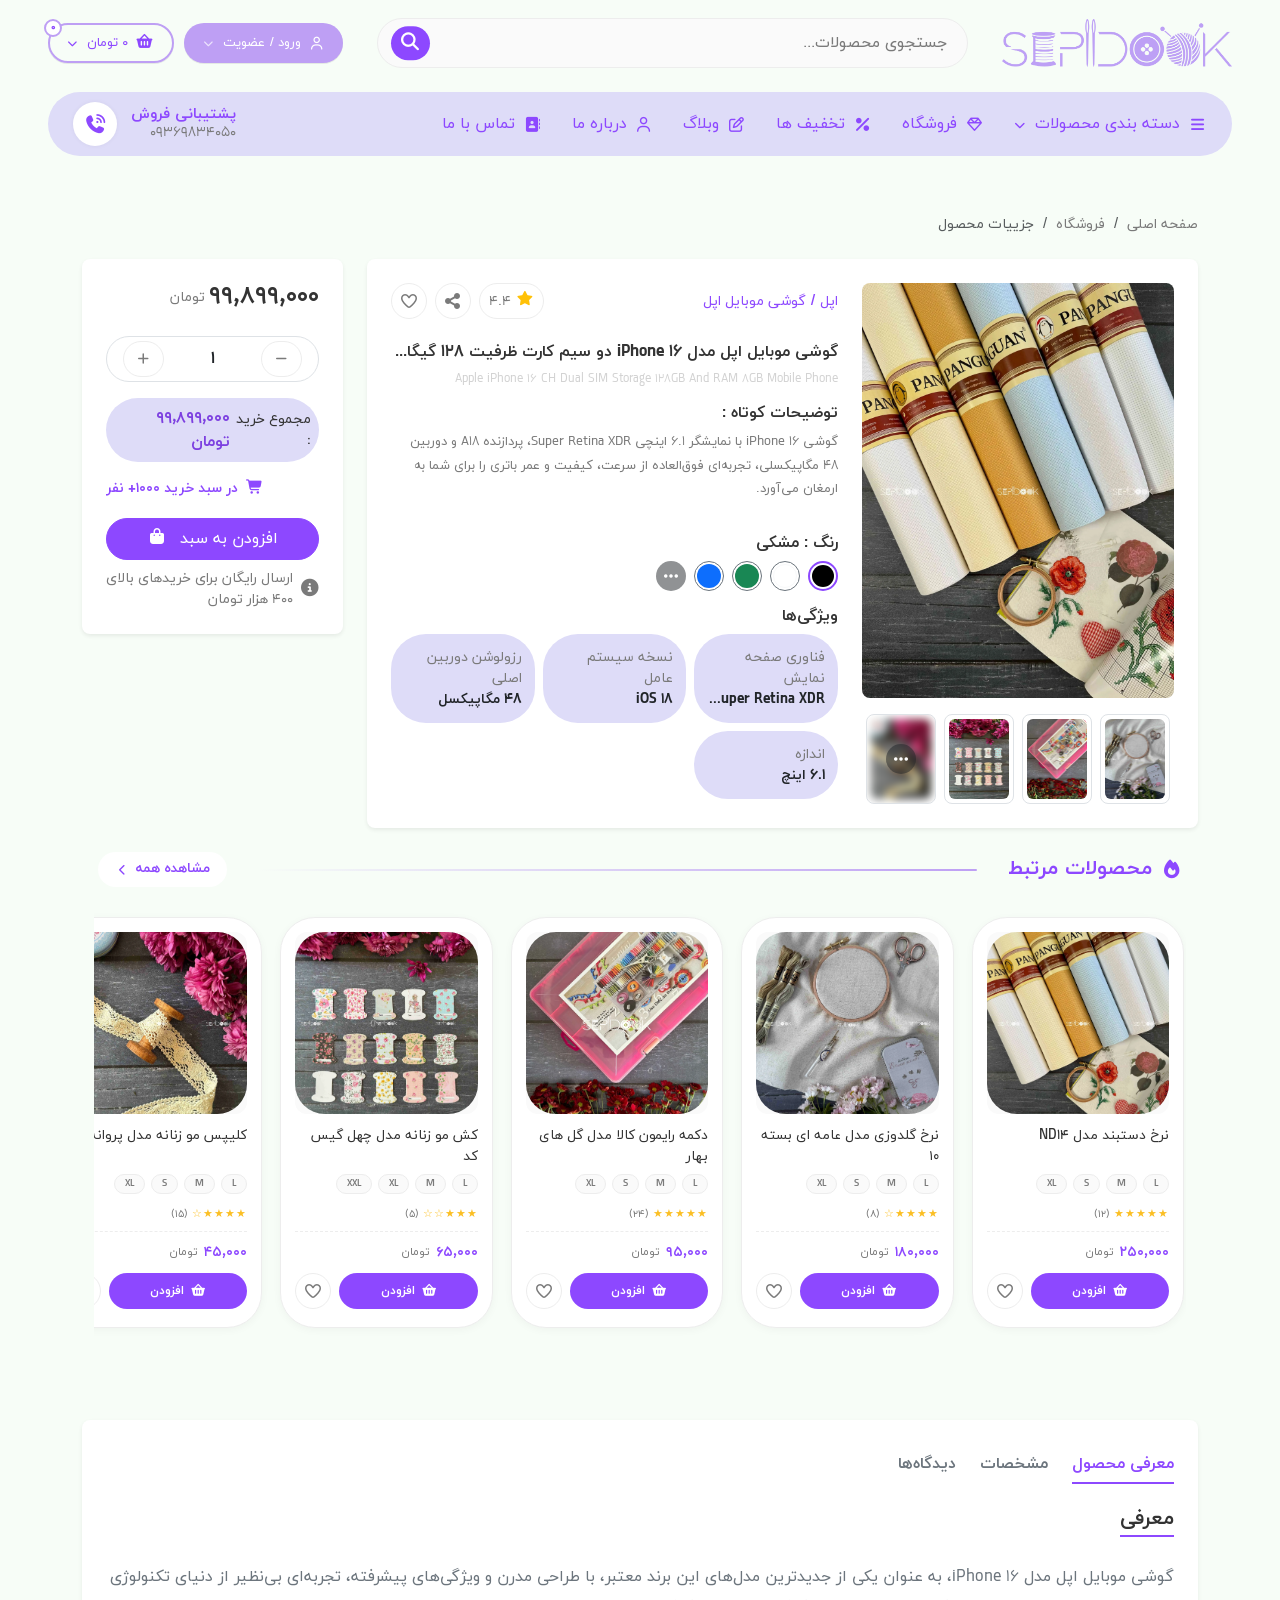
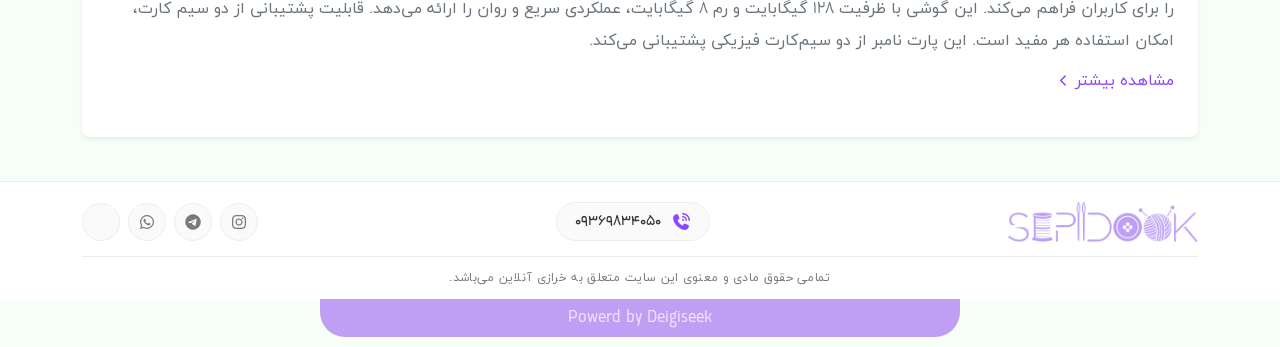
==== commit 147049ef: "first update" ====
--- a/product-details.html
+++ b/product-details.html
@@ -25,7 +25,7 @@
 
 <body>
 <!-- Header -->
-<header class="site-header">
+<header class="site-header mb-3">
     <div class="container-fluid px-4 px-xl-5">
         <!-- Top header -->
         <div class="header-top">
@@ -212,192 +212,70 @@
             </div>
         </div>
 
-        <!-- Bottom nav -->
+        <!--  BOTTOM NAV - Mobile App Style  -->
         <div class="header-bottom">
             <div class="nav-shell">
-                <nav class="nav-menu" aria-label="Main navigation">
-                    <!-- ===== Mega Menu Trigger ===== -->
+                <!-- ناوبری موبایل -->
+                <nav class="mobile-nav" aria-label="Mobile navigation">
+                    <!-- آیتم ۱: خانه -->
+                    <input type="radio" name="mobileNav" id="nav-home" checked>
+                    <label for="nav-home" class="mobile-nav-item">
+                        <i class="fa-solid fa-house"></i>
+                        <span>خانه</span>
+                    </label>
+
+                    <!-- آیتم ۲: فروشگاه -->
+                    <input type="radio" name="mobileNav" id="nav-shop">
+                    <label for="nav-shop" class="mobile-nav-item">
+                        <i class="fa-solid fa-store"></i>
+                        <span>فروشگاه</span>
+                    </label>
+
+                    <!-- آیتم ۳: دسته‌بندی‌ها -->
+                    <input type="radio" name="mobileNav" id="nav-categories">
+                    <label for="nav-categories" class="mobile-nav-item" id="mobileMegaTrigger">
+                        <i class="fas fa-bars"></i>
+                        <span>دسته‌ها</span>
+                    </label>
+
+                    <!-- آیتم ۴: وبلاگ -->
+                    <input type="radio" name="mobileNav" id="nav-blog">
+                    <label for="nav-blog" class="mobile-nav-item">
+                        <i class="fa-solid fa-pen-to-square"></i>
+                        <span>وبلاگ</span>
+                    </label>
+
+                    <!-- آیتم ۵: بیشتر -->
+                    <input type="radio" name="mobileNav" id="nav-more">
+                    <label for="nav-more" class="mobile-nav-item">
+                        <i class="fa-solid fa-ellipsis"></i>
+                        <span>بیشتر</span>
+                    </label>
+
+                    <!-- Indicator متحرک -->
+                    <div class="nav-indicator"></div>
+                </nav>
+
+                <!-- منوی دسکتاپ (در موبایل مخفی) -->
+                <nav class="nav-menu desktop-nav" aria-label="Main navigation">
                     <div class="nav-item-mega">
                         <a href="#" class="nav-item-custom mega-trigger" id="megaTrigger">
                             <i class="fa-solid fa-bars"></i>
                             <span>دسته بندی محصولات</span>
                             <i class="fa-solid fa-chevron-down mega-arrow"></i>
                         </a>
-
-                        <!-- ===== Mega Menu Dropdown ===== -->
-                        <div class="mega-menu" id="megaMenu">
-                            <div class="mega-container">
-                                <!-- Close button (mobile) -->
-                                <button class="mega-close" id="megaClose">
-                                    <i class="fa-solid fa-xmark"></i>
-                                </button>
-
-                                <!-- ===== Flex Container: Swiper + Special Fixed ===== -->
-                                <div class="mega-flex-row">
-                                    <!-- Swiper Container -->
-                                    <div class="mega-swiper-wrapper">
-                                        <div class="swiper mega-swiper">
-                                            <div class="swiper-wrapper">
-                                                <!-- ===== Column 1: لباس و پوشاک ===== -->
-                                                <div class="swiper-slide">
-                                                    <div class="mega-col">
-                                                        <h4 class="mega-col-title">
-                                                            <i class="fa-solid fa-shirt"></i>
-                                                            لباس و پوشاک
-                                                        </h4>
-                                                        <ul class="mega-col-list">
-                                                            <li><a href="#">لباس زنانه</a></li>
-                                                            <li><a href="#">لباس مردانه</a></li>
-                                                            <li><a href="#">لباس کودک</a></li>
-                                                            <li><a href="#">لباس مجلسی</a></li>
-                                                            <li><a href="#">لباس ورزشی</a></li>
-                                                            <li><a href="#">لباس کار</a></li>
-                                                        </ul>
-                                                    </div>
-                                                </div>
-
-                                                <!-- ===== Column 2: لوازم خیاطی ===== -->
-                                                <div class="swiper-slide">
-                                                    <div class="mega-col">
-                                                        <h4 class="mega-col-title">
-                                                            <i class="fa-solid fa-scissors"></i>
-                                                            لوازم خیاطی
-                                                        </h4>
-                                                        <ul class="mega-col-list">
-                                                            <li><a href="#">نخ و سوزن</a></li>
-                                                            <li><a href="#">قیچی و برش</a></li>
-                                                            <li><a href="#">متر و اندازه‌گیری</a></li>
-                                                            <li><a href="#">چرخ خیاطی</a></li>
-                                                            <li><a href="#">لوازم گلدوزی</a></li>
-                                                            <li><a href="#">پایه و میز خیاطی</a></li>
-                                                        </ul>
-                                                    </div>
-                                                </div>
-
-                                                <!-- ===== Column 3: زیورآلات و تزئینات ===== -->
-                                                <div class="swiper-slide">
-                                                    <div class="mega-col">
-                                                        <h4 class="mega-col-title">
-                                                            <i class="fa-regular fa-gem"></i>
-                                                            زیورآلات و تزئینات
-                                                        </h4>
-                                                        <ul class="mega-col-list">
-                                                            <li><a href="#">دستبند و گردنبند</a></li>
-                                                            <li><a href="#">گوشواره و انگشتر</a></li>
-                                                            <li><a href="#">سنگ‌دوزی و نگین</a></li>
-                                                            <li><a href="#">کش و کلیپس مو</a></li>
-                                                            <li><a href="#">دکمه و پولک</a></li>
-                                                            <li><a href="#">مروارید و آب‌جواهر</a></li>
-                                                        </ul>
-                                                    </div>
-                                                </div>
-
-                                                <!-- ===== Column 4: پارچه و متریال ===== -->
-                                                <div class="swiper-slide">
-                                                    <div class="mega-col">
-                                                        <h4 class="mega-col-title">
-                                                            <i class="fas fa-scroll"></i>
-                                                            پارچه و متریال
-                                                        </h4>
-                                                        <ul class="mega-col-list">
-                                                            <li><a href="#">پارچه زنانه</a></li>
-                                                            <li><a href="#">پارچه مردانه</a></li>
-                                                            <li><a href="#">پارچه ضخیم و نخی</a></li>
-                                                            <li><a href="#">پارچه حریر و نازک</a></li>
-                                                            <li><a href="#">چرم و جیر</a></li>
-                                                            <li><a href="#">پارچه طرح‌دار</a></li>
-                                                        </ul>
-                                                    </div>
-                                                </div>
-
-                                                <!-- ===== Column 5: ابزار و یراق ===== -->
-                                                <div class="swiper-slide">
-                                                    <div class="mega-col">
-                                                        <h4 class="mega-col-title">
-                                                            <i class="fa-solid fa-toolbox"></i>
-                                                            ابزار و یراق
-                                                        </h4>
-                                                        <ul class="mega-col-list">
-                                                            <li><a href="#">ابزار اندازه‌گیری</a></li>
-                                                            <li><a href="#">یراق‌آلات</a></li>
-                                                            <li><a href="#">زیپ و دکمه</a></li>
-                                                            <li><a href="#">نخ و کاموا</a></li>
-                                                            <li><a href="#">ابزار گلدوزی</a></li>
-                                                            <li><a href="#">کیف و جعبه ابزار</a></li>
-                                                        </ul>
-                                                    </div>
-                                                </div>
-
-                                                <!-- ===== Column 6: لوازم جانبی ===== -->
-                                                <div class="swiper-slide">
-                                                    <div class="mega-col">
-                                                        <h4 class="mega-col-title">
-                                                            <i class="fa-solid fa-bag-shopping"></i>
-                                                            لوازم جانبی
-                                                        </h4>
-                                                        <ul class="mega-col-list">
-                                                            <li><a href="#">کیف و کوله</a></li>
-                                                            <li><a href="#">کمربند</a></li>
-                                                            <li><a href="#">کلاه و شال</a></li>
-                                                            <li><a href="#">دستکش</a></li>
-                                                            <li><a href="#">جوراب</a></li>
-                                                            <li><a href="#">لوازم آرایشی</a></li>
-                                                        </ul>
-                                                    </div>
-                                                </div>
-                                            </div>
-                                            <!-- Swiper Scrollbar -->
-                                            <div class="mega-scrollbar"></div>
-                                        </div>
-                                    </div>
-
-                                    <!-- ===== Special Offers - Fixed (در ردیف کروسل ولی خارج از آن) ===== -->
-                                    <div class="mega-special-fixed">
-                                        <div class="mega-special-box">
-                                            <div class="mega-special-icon">
-                                                <i class="fa-solid fa-bolt"></i>
-                                            </div>
-                                            <h4 class="mega-special-title">تخفیف‌های ویژه</h4>
-                                            <p class="mega-special-desc">تا ۵۰٪ تخفیف برای محصولات منتخب</p>
-                                            <a href="#" class="mega-special-link">
-                                                مشاهده همه
-                                                <i class="fa-solid fa-chevron-left"></i>
-                                            </a>
-                                        </div>
-                                    </div>
-                                </div>
-                            </div>
-                        </div>
                     </div>
-
-                    <!-- Other nav items -->
-                    <a href="#" class="nav-item-custom">
-                        <i class="fa-regular fa-gem"></i>
-                        <span>فروشگاه</span>
-                    </a>
-                    <a href="#" class="nav-item-custom">
-                        <i class="fa-solid fa-percent"></i>
-                        <span>تخفیف ها</span>
-                    </a>
-                    <a href="#" class="nav-item-custom">
-                        <i class="fa-regular fa-pen-to-square"></i>
-                        <span>وبلاگ</span>
-                    </a>
-                    <a href="#" class="nav-item-custom">
-                        <i class="fa-regular fa-user"></i>
-                        <span>درباره ما</span>
-                    </a>
-                    <a href="#" class="nav-item-custom">
-                        <i class="fa-solid fa-address-book"></i>
-                        <span>تماس با ما</span>
-                    </a>
+                    <a href="#" class="nav-item-custom"><i class="fa-regular fa-gem"></i><span>فروشگاه</span></a>
+                    <a href="#" class="nav-item-custom"><i class="fa-solid fa-percent"></i><span>تخفیف ها</span></a>
+                    <a href="#" class="nav-item-custom"><i
+                            class="fa-regular fa-pen-to-square"></i><span>وبلاگ</span></a>
+                    <a href="#" class="nav-item-custom"><i class="fa-regular fa-user"></i><span>درباره ما</span></a>
+                    <a href="#" class="nav-item-custom"><i class="fa-solid fa-address-book"></i><span>تماس با ما</span></a>
                 </nav>
 
-                <!-- Support -->
+                <!-- Support (desktop only) -->
                 <div class="support-box">
-                    <div class="support-icon">
-                        <i class="fa-solid fa-phone-volume"></i>
-                    </div>
+                    <div class="support-icon"><i class="fa-solid fa-phone-volume"></i></div>
                     <div class="support-text">
                         <span class="label">پشتیبانی فروش</span>
                         <span class="phone">09369834050</span>
@@ -406,14 +284,122 @@
             </div>
         </div>
     </div>
+    <div class="mega-menu" id="megaMenu">
+        <div class="mega-container">
+            <button class="mega-close" id="megaClose">
+                <i class="fa-solid fa-xmark"></i>
+            </button>
+            <div class="mega-flex-row">
+                <div class="mega-swiper-wrapper">
+                    <div class="swiper mega-swiper">
+                        <div class="swiper-wrapper">
+                            <div class="swiper-slide">
+                                <div class="mega-col">
+                                    <h4 class="mega-col-title"><i class="fa-solid fa-shirt"></i>
+                                        لباس و پوشاک</h4>
+                                    <ul class="mega-col-list">
+                                        <li><a href="#">لباس زنانه</a></li>
+                                        <li><a href="#">لباس مردانه</a></li>
+                                        <li><a href="#">لباس کودک</a></li>
+                                        <li><a href="#">لباس مجلسی</a></li>
+                                        <li><a href="#">لباس ورزشی</a></li>
+                                        <li><a href="#">لباس کار</a></li>
+                                    </ul>
+                                </div>
+                            </div>
+                            <div class="swiper-slide">
+                                <div class="mega-col">
+                                    <h4 class="mega-col-title"><i class="fa-solid fa-scissors"></i>
+                                        لوازم خیاطی</h4>
+                                    <ul class="mega-col-list">
+                                        <li><a href="#">نخ و سوزن</a></li>
+                                        <li><a href="#">قیچی و برش</a></li>
+                                        <li><a href="#">متر و اندازه‌گیری</a></li>
+                                        <li><a href="#">چرخ خیاطی</a></li>
+                                        <li><a href="#">لوازم گلدوزی</a></li>
+                                        <li><a href="#">پایه و میز خیاطی</a></li>
+                                    </ul>
+                                </div>
+                            </div>
+                            <div class="swiper-slide">
+                                <div class="mega-col">
+                                    <h4 class="mega-col-title"><i class="fa-regular fa-gem"></i>
+                                        زیورآلات و تزئینات</h4>
+                                    <ul class="mega-col-list">
+                                        <li><a href="#">دستبند و گردنبند</a></li>
+                                        <li><a href="#">گوشواره و انگشتر</a></li>
+                                        <li><a href="#">سنگ‌دوزی و نگین</a></li>
+                                        <li><a href="#">کش و کلیپس مو</a></li>
+                                        <li><a href="#">دکمه و پولک</a></li>
+                                        <li><a href="#">مروارید و آب‌جواهر</a></li>
+                                    </ul>
+                                </div>
+                            </div>
+                            <div class="swiper-slide">
+                                <div class="mega-col">
+                                    <h4 class="mega-col-title"><i class="fas fa-scroll"></i> پارچه و
+                                        متریال</h4>
+                                    <ul class="mega-col-list">
+                                        <li><a href="#">پارچه زنانه</a></li>
+                                        <li><a href="#">پارچه مردانه</a></li>
+                                        <li><a href="#">پارچه ضخیم و نخی</a></li>
+                                        <li><a href="#">پارچه حریر و نازک</a></li>
+                                        <li><a href="#">چرم و جیر</a></li>
+                                        <li><a href="#">پارچه طرح‌دار</a></li>
+                                    </ul>
+                                </div>
+                            </div>
+                            <div class="swiper-slide">
+                                <div class="mega-col">
+                                    <h4 class="mega-col-title"><i class="fa-solid fa-toolbox"></i>
+                                        ابزار و یراق</h4>
+                                    <ul class="mega-col-list">
+                                        <li><a href="#">ابزار اندازه‌گیری</a></li>
+                                        <li><a href="#">یراق‌آلات</a></li>
+                                        <li><a href="#">زیپ و دکمه</a></li>
+                                        <li><a href="#">نخ و کاموا</a></li>
+                                        <li><a href="#">ابزار گلدوزی</a></li>
+                                        <li><a href="#">کیف و جعبه ابزار</a></li>
+                                    </ul>
+                                </div>
+                            </div>
+                            <div class="swiper-slide">
+                                <div class="mega-col">
+                                    <h4 class="mega-col-title"><i
+                                            class="fa-solid fa-bag-shopping"></i> لوازم جانبی</h4>
+                                    <ul class="mega-col-list">
+                                        <li><a href="#">کیف و کوله</a></li>
+                                        <li><a href="#">کمربند</a></li>
+                                        <li><a href="#">کلاه و شال</a></li>
+                                        <li><a href="#">دستکش</a></li>
+                                        <li><a href="#">جوراب</a></li>
+                                        <li><a href="#">لوازم آرایشی</a></li>
+                                    </ul>
+                                </div>
+                            </div>
+                        </div>
+                        <div class="mega-scrollbar"></div>
+                    </div>
+                </div>
+                <div class="mega-special-fixed">
+                    <div class="mega-special-box">
+                        <div class="mega-special-icon"><i class="fa-solid fa-bolt"></i></div>
+                        <h4 class="mega-special-title">تخفیف‌های ویژه</h4>
+                        <p class="mega-special-desc">تا ۵۰٪ تخفیف برای محصولات منتخب</p>
+                        <a href="#" class="mega-special-link">مشاهده همه <i
+                                class="fa-solid fa-chevron-left"></i></a>
+                    </div>
+                </div>
+            </div>
+        </div>
+    </div>
+
 </header>
 
 
 <!-- Main Content -->
 <main>
-    <!-- =========================================
-    PRODUCT DETAILS PAGE - صفحه جزییات محصول
-    ========================================= -->
+    <!-- ===== PRODUCT DETAILS PAGE  ===== -->
     <div class="product-details-page">
         <div class="container py-4">
 
@@ -517,7 +503,8 @@
 
                                     <!-- Titles & Review -->
                                     <div class="d-flex flex-column gap-2">
-                                        <h1 class="text-truncate h6 fw-bold mb-0 mt-4">گوشی موبایل اپل مدل iPhone 16 دو سیم
+                                        <h1 class="text-truncate h6 fw-bold mb-0 mt-4">گوشی موبایل اپل مدل iPhone 16 دو
+                                            سیم
                                             کارت
                                             ظرفیت 128 گیگابایت و رم 8</h1>
                                         <p class="mb-0" style="font-size: 12px; color: #d3d3d3;">Apple iPhone 16 CH Dual
@@ -561,6 +548,13 @@
                                                     data-color="آبی">
                                                 <span class="d-block w-100 h-100 rounded-circle bg-primary"></span>
                                             </button>
+                                            <button class="btn p-0 color-select-btn"
+                                                    data-color="آبی">
+                                                <div class="text-white bg-dark bg-opacity-50 rounded-circle d-flex align-items-center justify-content-center"
+                                                     style="width: 30px; height: 30px; z-index: 2;">
+                                                    <i class="fa-solid fa-ellipsis"></i>
+                                                </div>
+                                            </button>
                                         </div>
                                     </div>
 
@@ -645,8 +639,8 @@
             </section>
 
             <!-- PRODUCT SECTION -->
-            <div class="container py-4 mb-3">
-                <section class="product-section">
+            <section class="product-section py-4 mb-3">
+                <div class="container ">
                     <!-- Header -->
                     <div class="section-header">
                         <h2 class="section-title">
@@ -998,8 +992,8 @@
                         </div>
                     </div>
 
-                </section>
-            </div>
+                </div>
+            </section>
 
             <!-- TABS SECTION -->
             <section class="mt-5">
--- a/css/styles.css
+++ b/css/styles.css
@@ -2529,8 +2529,8 @@
 /* ===== Mega Menu Dropdown ===== */
 .mega-menu {
     position: absolute;
-    top: calc(100% + 12px);
-    right: 0;
+    top: calc(20% + 12px);
+    right: 50px;
     left: auto;
     min-width: 850px;
     max-width: 880px;
@@ -9708,7 +9708,14 @@
 .color-select-btn {
     width: 30px;
     height: 30px;
-    padding: 2px !important;
+    padding: 2px ;
+    border: 0;
+    outline: 0;
+}
+
+.color-select-btn:focus{
+    border: 0;
+    outline: 0;
 }
 
 .single-product-rating {
@@ -9725,4 +9732,60 @@
     font-size: 14px;
     transition: all 0.3s ease;
     flex-shrink: 0;
+}
+
+
+
+/*==== Cart Page Styles ====*/
+
+.text-primary { color: var(--color-primary) !important; }
+.text-accent { color: var(--color-accent) !important; }
+.text-muted { color: var(--color-text-muted) !important; }
+.border-dashed { border-top-style: dashed !important; border-color: var(--color-border) !important; }
+
+/* Custom Container / Card */
+.cart-box {
+    background-color: var(--color-white);
+    border-radius: var(--radius-card);
+    box-shadow: var(--shadow-sm);
+    border: 1px solid var(--color-border);
+}
+
+/* Primary Button Override */
+.btn-primary {
+    background-color: var(--color-primary);
+    border-color: var(--color-primary);
+    transition: all 0.3s ease;
+}
+
+.btn-primary:hover, .btn-primary:focus {
+    background-color: var(--color-secondary);
+    border-color: var(--color-secondary);
+    box-shadow: var(--shadow-hover);
+}
+
+.btn-primary:focus {
+    box-shadow: var(--shadow-focus) !important;
+}
+
+/* Quantity Input */
+.quantity-control {
+    border: 1px solid var(--color-border);
+    border-radius: 10px;
+}
+.quantity-control input[type="number"]::-webkit-inner-spin-button,
+.quantity-control input[type="number"]::-webkit-outer-spin-button {
+    -webkit-appearance: none;
+    margin: 0;
+}
+.quantity-control input[type="number"] {
+    -moz-appearance: textfield;
+}
+
+/* Product Item Transition */
+.add-to-next-btn {
+    transition: all 0.3s ease;
+}
+.add-to-next-btn:hover {
+    padding-right: 0.5rem; /* افکت حرکت به سمت فلش */
 }
